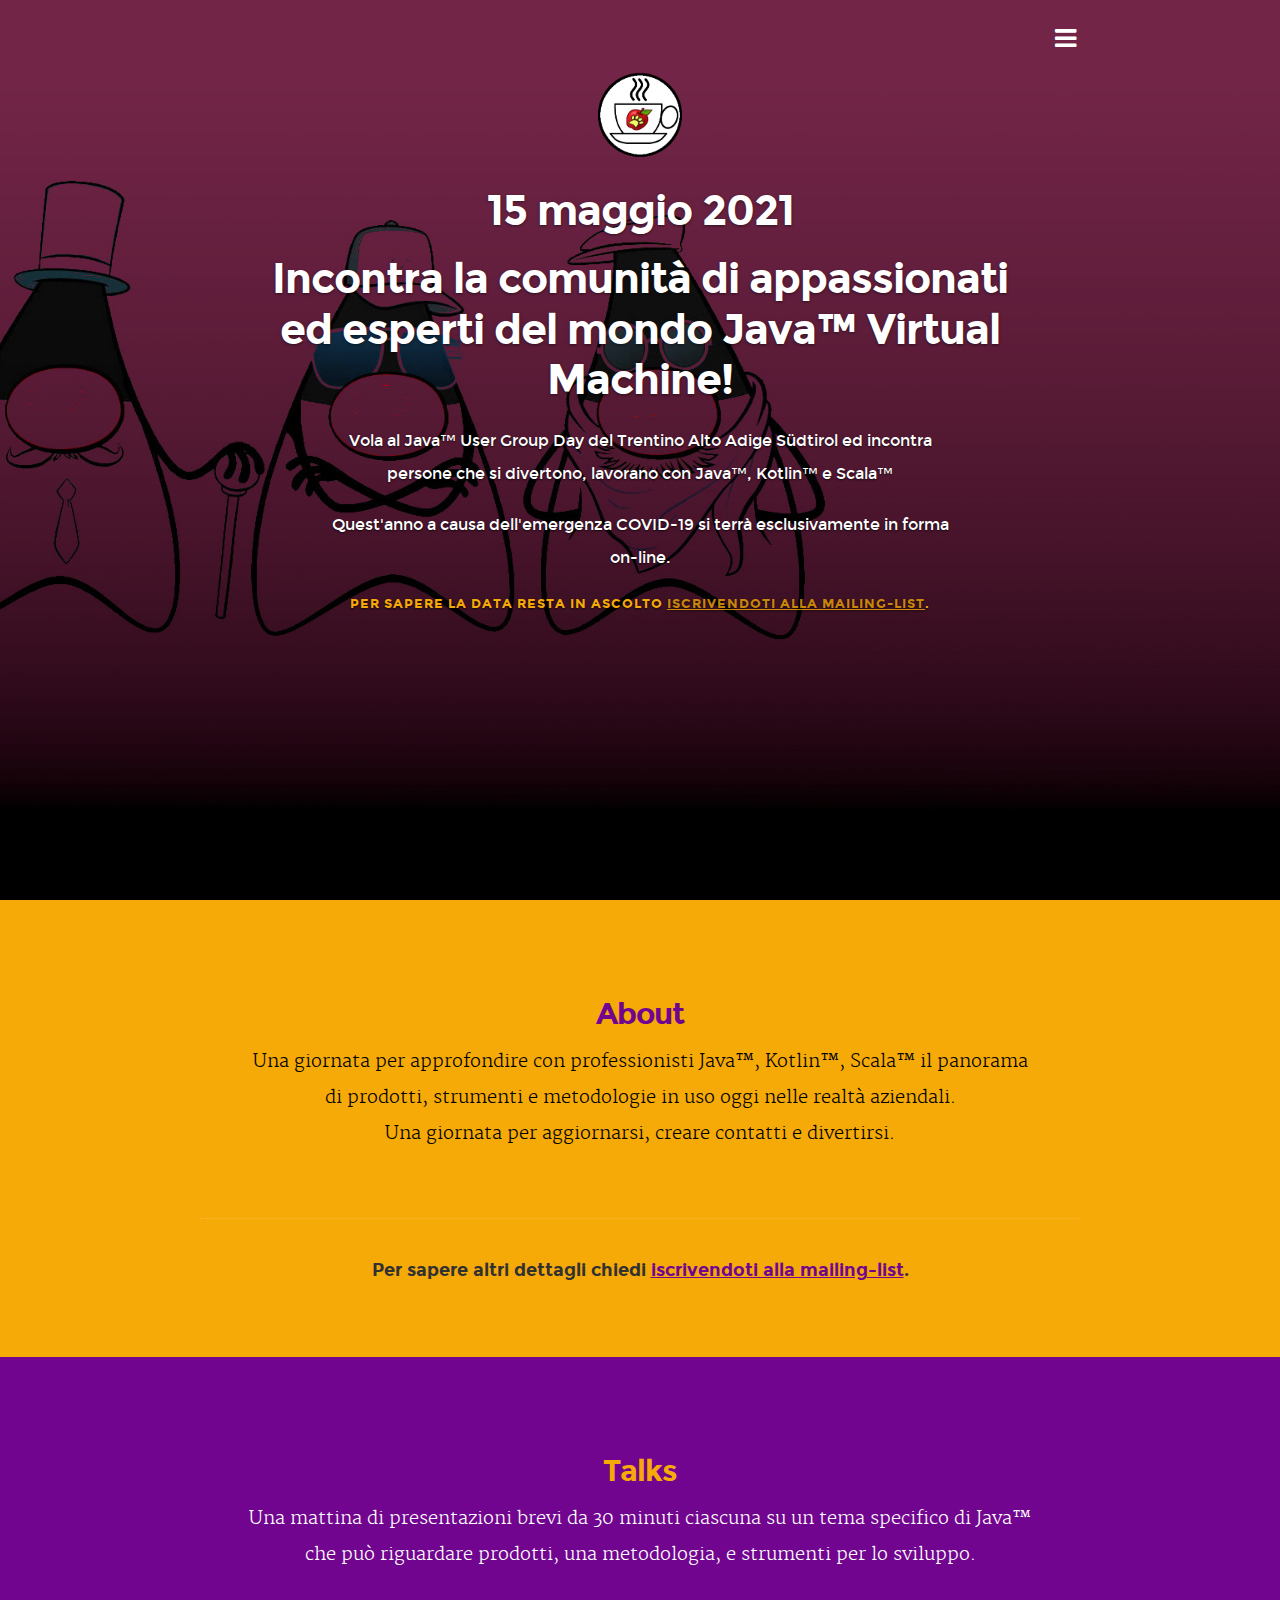
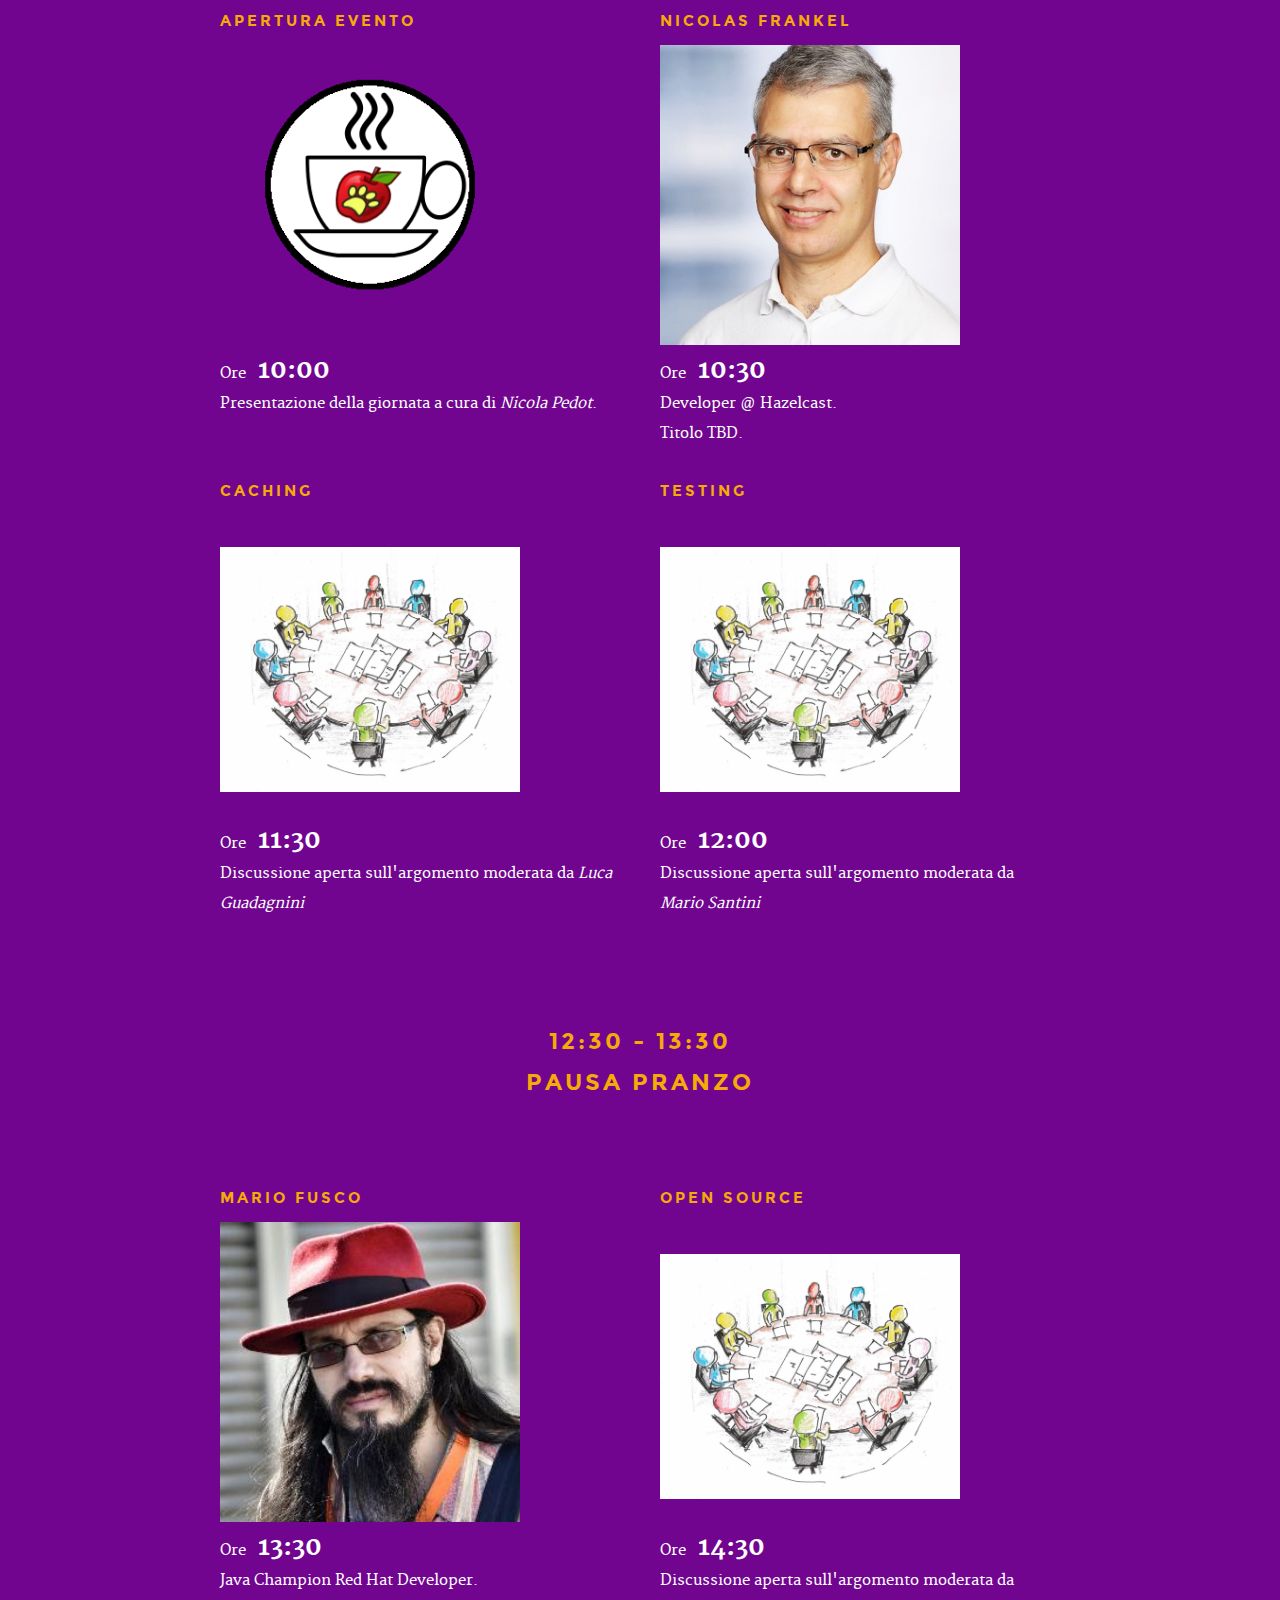
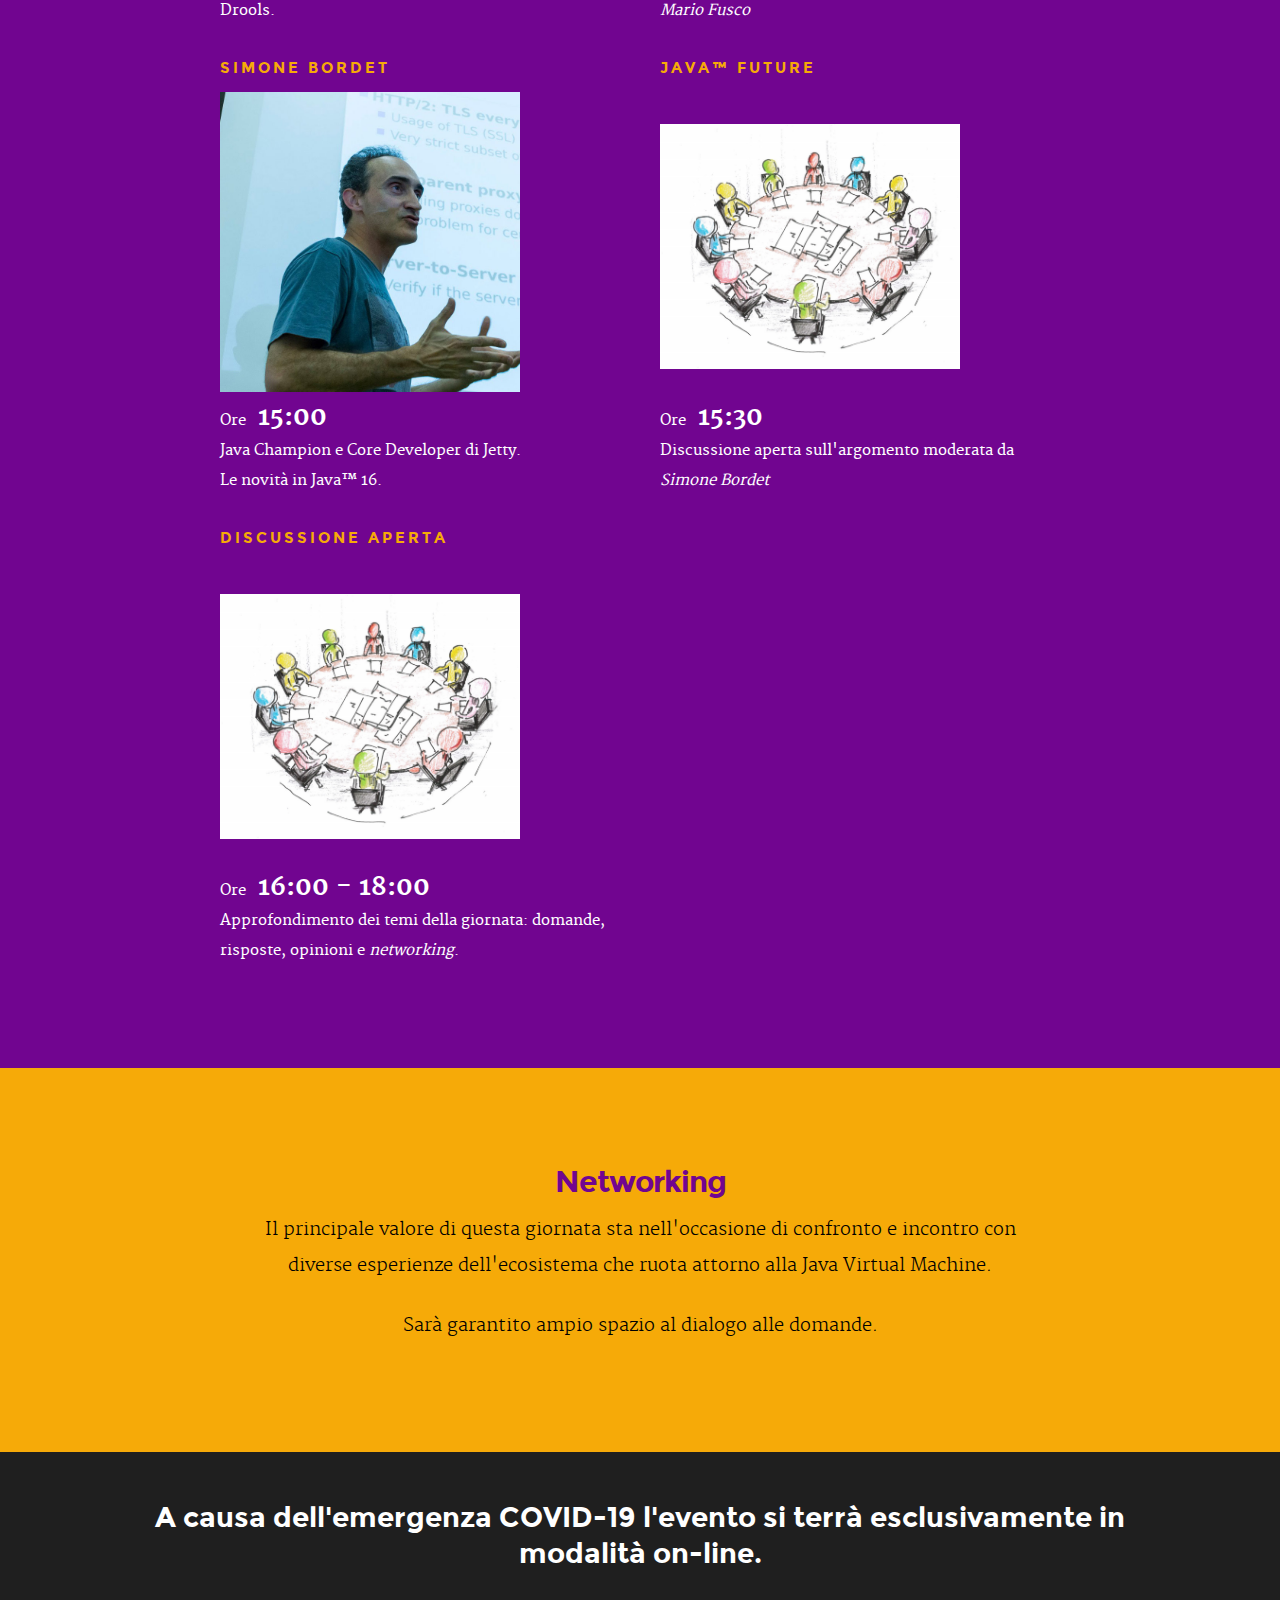
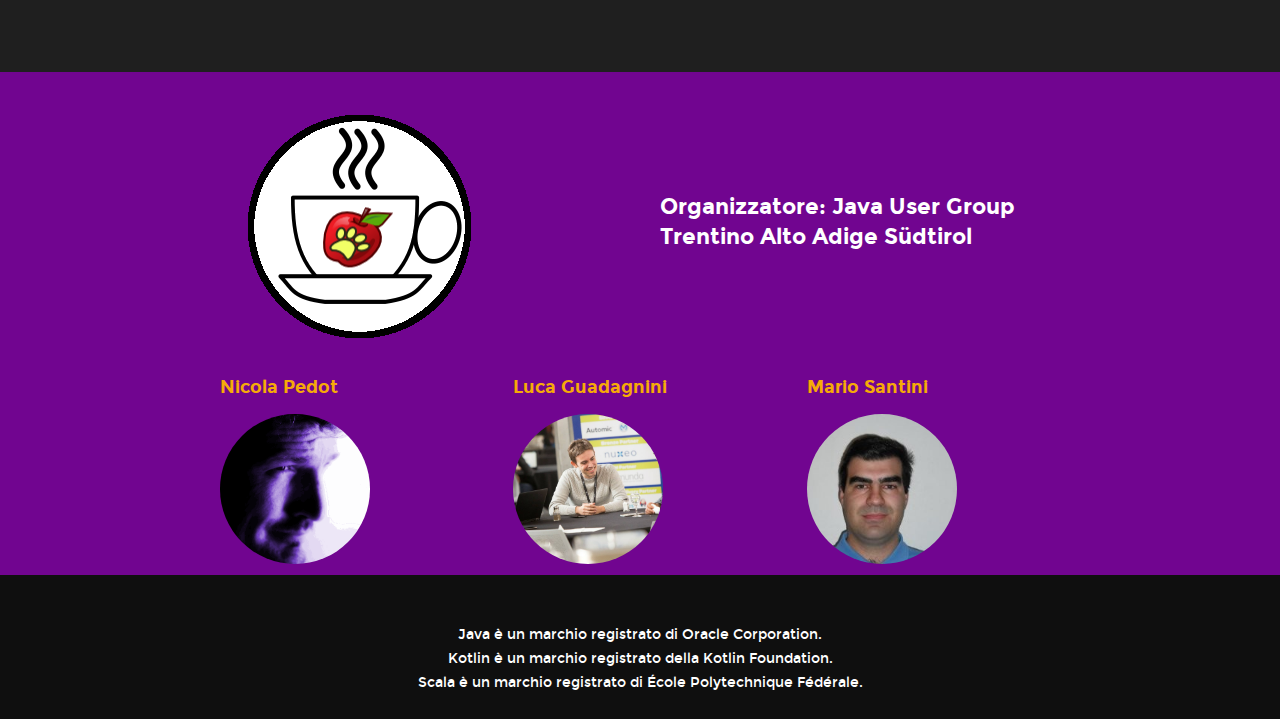
==== jugday21/index.html @ 6925122f "update organizer section + links + some style fixes" ====
<!DOCTYPE html>
<!--[if lt IE 8 ]><html class="no-js ie ie7" lang="en"> <![endif]-->
<!--[if IE 8 ]><html class="no-js ie ie8" lang="en"> <![endif]-->
<!--[if (gte IE 8)|!(IE)]><!-->
<html class="no-js" lang="en">
<!--<![endif]-->

<head>

    <!--- Basic Page Needs
   ================================================== -->
    <meta charset="utf-8">
    <title>JUG Day TAAS 2021- A Day On Java&#8482; Virtual Machine</title>
    <meta name="description" content="">
    <meta name="author" content="">

    <!-- Mobile Specific Metas
   ================================================== -->
    <meta name="viewport" content="width=device-width, initial-scale=1, maximum-scale=1">

    <!-- CSS
    ================================================== -->
    <link rel="stylesheet" href="https://use.fontawesome.com/releases/v5.8.1/css/all.css" integrity="sha384-50oBUHEmvpQ+1lW4y57PTFmhCaXp0ML5d60M1M7uH2+nqUivzIebhndOJK28anvf" crossorigin="anonymous">
    <link rel="stylesheet" href="css/default.css">
    <link rel="stylesheet" href="css/layout.css">
    <link rel="stylesheet" href="css/media-queries.css">
    <link rel="stylesheet" href="css/style.css">

    <!-- Script
   ================================================== -->
    <script src="js/modernizr.js"></script>

    <!-- Favicons
	================================================== -->
    <link rel="shortcut icon" href="favicon.png">

</head>

<body>

    <div id="preloader">
        <div id="status">
            <img src="images/preloader.gif" height="64" width="64" alt="">
        </div>
    </div>

    <!-- Intro Section
   ================================================== -->
    <section id="intro">

        <header class="row">

            <div id="logo">
                <a href="/index.html">
                    <img src="images/logo.png" alt="JUG Day TAAS">
                </a>
            </div>

            <nav id="nav-wrap">

                <a class="menu-btn" href="#nav-wrap" title="Show navigation">Show navigation</a>
                <a class="menu-btn" href="#" title="Hide navigation">Hide navigation</a>

                <ul id="nav" class="nav">
                    <li class="current"><a class="smoothscroll" href="#home">Home</a></li>
                    <li><a class="smoothscroll" href="#about">About</a></li>
                    <li><a class="smoothscroll" href="#quicks">Talks</a></li>
                    <li><a class="smoothscroll" href="#network">Networking</a></li>
                    <li><a class="smoothscroll" href="#location">Location</a></li>
                </ul>
                <!-- end #nav -->

            </nav>
            <!-- end #nav-wrap -->

        </header>
        <!-- Header End -->

        <div id="main" class="row">

            <div class="twelve columns">
                <h1>15 maggio 2021</h1>

                <h1>Incontra la comunità di appassionati ed esperti del mondo Java&#8482; Virtual Machine!</h1>

                <p>Vola al Java&#8482; User Group Day del Trentino Alto Adige S&#xFC;dtirol ed incontra persone che si divertono, lavorano con Java&#8482;, Kotlin&#8482; e Scala&#8482;</p>

                <p>Quest'anno a causa dell'emergenza COVID-19 si terr&agrave; esclusivamente in forma on-line.</p>

                <h5>Per sapere la data resta in ascolto <a href="/index.html#iscrizione">iscrivendoti alla mailing-list</a>.</h5>
                <!--
        <h5>Tempo alla scadenza</h5>

        <div id="counter" class="cf">
          <span>134 <em>giorni</em></span>
          <span>12 <em>ore</em></span>
          <span>50 <em>minuti</em></span>
          <span>33 <em>secondi</em></span>
        </div>

        <div class="action">
          <a href="https://www.eventbrite.com/e/jug-taas-day-19-tickets-60542667749" class="button">Registrazione alla giornata</a>
        </div>
      -->

            </div>
            <!-- main end -->

    </section>
    <!-- end intro section -->


    <!-- About Section
   ================================================== -->
    <section id="about">

        <div class="row section-header">

            <div class="twelve columns">

                <h1>About</h1>

                <p class="lead">Una giornata per approfondire con professionisti Java&#8482;, Kotlin&#8482;, Scala&#8482; il panorama di prodotti, strumenti e metodologie in uso oggi nelle realtà aziendali.<br> Una giornata per aggiornarsi, creare contatti e divertirsi.
                </p>

            </div>

        </div>
        <!-- end section-content -->


        <div id="call-to-action">

            <div class="row section-ads">

                <h5>Per sapere altri dettagli chiedi <a href="/index.html#iscrizione">iscrivendoti alla mailing-list</a>.</h5>
                <!--

        <div class="twelve columns">
          <h2>Vieni ad incontrarci</h2>

          <div class="action">
            <a href="https://www.eventbrite.com/e/jug-taas-day-19-tickets-60542667749" class="button">Registrazione alla giornata</a>
          </div>

        </div>
        -->

            </div>
            <!-- end section-ads -->

        </div>
        <!-- end call-to-action -->

    </section>
    <!-- About Section End-->

    <!-- talks Section
   ================================================== -->
    <section id="quicks">

        <div class="row section-header">

            <div class="twelve columns">

                <h1>Talks</h1>

                <p class="lead">Una mattina di presentazioni brevi da 30 minuti ciascuna su un tema specifico di Java&#8482; che può riguardare prodotti, una metodologia, e strumenti per lo sviluppo.
                </p>

            </div>

        </div>
        <!-- end section-header -->

        <div class="row section-content">

            <div class="six columns">
                <h3>Apertura evento</h3>
                <div class="sheet">
                    <img class="speaker" src="images/logo.png">
                </div>
                <p>Ore <strong class="text-big">10:00</strong>
                    <br>Presentazione della giornata a cura di <i>Nicola Pedot</i>.</p>
            </div>

            <div class="six columns">
                <h3>
                    <a target="_blank" href="https://twitter.com/nicolas_frankel">
                        Nicolas Frankel
                    </a>
                </h3>
                <a target="_blank" href="https://twitter.com/nicolas_frankel">
                    <img class="speaker" src="images/speaker/nicolas_frenkel.jpg">
                </a>
                <p>Ore <strong class="text-big">10:30</strong>
                    <br>Developer @ Hazelcast.
                    <br>Titolo TBD.
                </p>
            </div>

        </div>
        <div class="row section-content">

            <div class="six columns">
                <h3>Caching</h3>
                <div class="sheet">
                    <a href="#">
                        <img class="speaker" src="images/tavola_rotonda.jpeg">
                    </a>
                </div>
                <p>Ore <strong class="text-big">11:30</strong>
                    <br>Discussione aperta sull'argomento moderata da <i>Luca Guadagnini</i></p>
            </div>

            <div class="six columns">
                <h3>Testing</h3>
                <div class="sheet">
                    <a href="#">
                        <img class="speaker" src="images/tavola_rotonda.jpeg">
                    </a>
                </div>
                <p>Ore <strong class="text-big">12:00</strong>
                    <br>Discussione aperta sull'argomento moderata da <i>Mario Santini</i></p>
            </div>

        </div>
        <div class="row section-content">

            <div class="twelve columns" style="text-align: center; margin-bottom: 8rem; margin-top: 8rem;">
                <h3 style="font-size: 2.3rem;">12:30 - 13:30</h3>
                <h3 style="margin-top: 1.7rem; font-size: 2.3rem;">pausa pranzo</h3>
            </div>

        </div>
        <div class="row section-content">

            <div class="six columns">
                <h3>
                    <a target="_blank" href="https://www.linkedin.com/in/mario-fusco-3467213/">
                        Mario Fusco
                    </a>
                </h3>
                <a target="_blank" href="https://www.linkedin.com/in/mario-fusco-3467213/">
                    <img class="speaker" src="images/speaker/mario_fusco.jpg">
                </a>
                <p>Ore <strong class="text-big">13:30</strong>
                    <br>Java Champion Red Hat Developer.
                    <br>Drools.</p>
            </div>

            <div class="six columns">
                <h3>Open Source</h3>
                <div class="sheet">
                    <a href="#">
                        <img class="speaker" src="images/tavola_rotonda.jpeg">
                    </a>
                </div>
                <p>Ore <strong class="text-big">14:30</strong>
                    <br>Discussione aperta sull'argomento moderata da <i>Mario Fusco</i></p>
            </div>

        </div>

        <div class="row section-content">

            <div class="six columns">
                <h3>
                    <a target="_blank" href="https://www.linkedin.com/in/simonebordet/">
                        Simone Bordet
                    </a>
                </h3>
                <a target="_blank" href="https://www.linkedin.com/in/simonebordet/">
                    <img class="speaker" src="images/speaker/simone_bordet.jpg">
                </a>
                <p>Ore <strong class="text-big">15:00</strong>
                    <br>Java Champion e Core Developer di Jetty.<br> Le novità in Java&#8482; 16.
                </p>
            </div>

            <div class="six columns">
                <h3>Java&#8482; Future</h3>
                <div class="sheet">
                    <a href="#">
                        <img class="speaker" src="images/tavola_rotonda.jpeg">
                    </a>
                </div>
                <p>Ore <strong class="text-big">15:30</strong>
                    <br>Discussione aperta sull'argomento moderata da <i>Simone Bordet</i></p>
            </div>

        </div>

        <div class="row section-content">

            <div class="six columns">
                <h3>Discussione aperta</h3>
                <div class="sheet">
                    <a href="#">
                        <img class="speaker" src="images/tavola_rotonda.jpeg">
                    </a>
                </div>
                <p>Ore <strong class="text-big">16:00 - 18:00</strong>
                    <br>Approfondimento dei temi della giornata: domande, risposte, opinioni e <i>networking</i>.</p>
            </div>

        </div>

        <!--
    <div id="call-to-action">

      <div class="row section-ads">

        <h2 style="color:#ffffff">Vieni ad ascoltare le novità</h2>
        <div class="twelve columns">
          <div class="action">
            <a href="https://www.eventbrite.com/e/jug-taas-day-19-tickets-60542667749" class="button">Registrazione alla giornata</a>
          </div>

        </div>

      </div>

    </div> 
    -->

    </section>
    <!-- About Section End-->

    <!-- Networking Section
   ================================================== -->
    <section id="network">

        <div class="row section-header">

            <div class="twelve columns">

                <h1>Networking</h1>

                <p class="lead">Il principale valore di questa giornata sta nell'occasione di confronto e incontro con diverse esperienze dell'ecosistema che ruota attorno alla Java Virtual Machine.
                </p>
                <p class="lead">Sarà garantito ampio spazio al dialogo alle domande.
                </p>

            </div>


            <!--
      <hr>
        <div class="call-to-action">

          <div class="row section-ads">

            <div class="twelve columns">
              <h2 style="color:#710590">Vieni a collegarti</h2>

              <div class="action">
                <a href="https://www.eventbrite.com/e/jug-taas-day-19-tickets-60542667749" class="button">Registrazione alla giornata</a>
              </div>

            </div>

          </div> 
        </div> -->
            <!-- end call-to-action -->
        </div>
        <!-- end section -->
    </section>
    <!-- About Section End-->

    <!-- Location Section
   ================================================== -->
    <section id="location">

        <div class="contacts">

            <div class="row">

                <h2 style="color: #fff; text-align: center;">A causa dell'emergenza COVID-19 l'evento si terrà esclusivamente in modalità on-line.</h2>

            </div>
            <!-- end contact-details -->

        </div>
        <!-- end contacts -->

    </section>
    <!-- end location section -->

    <!-- ================================================== -->

    <div class="row section-content" style="padding-top: 4rem;  ">

        <div class="row">
            <div class="six columns">
                <a href="/index.html">
                    <img src="images/logo.png">
                </a>
            </div>
            <div class="six columns" style="padding-top: 8rem;">
                <h3 style="color:#fff;">Organizzatore: Java User Group Trentino Alto Adige S&#xFC;dtirol</h3>
            </div>
        </div>

        <div class="four columns">
            <h3 class="organizer">
                <a target="_blank" href="https://it.linkedin.com/in/nicolapedot">
                    Nicola Pedot
                </a>
            </h3>
            <a target="_blank" href="https://it.linkedin.com/in/nicolapedot">
                <img class="organizer" src="images/organizers/nicola_pedot.png">
            </a>
        </div>
        <div class="four columns">
            <h3 class="organizer">
                <a target="_blank" href="https://www.linkedin.com/in/luca-guadagnini-22ba395/">
                    Luca Guadagnini
                </a>
            </h3>
            <a target="_blank" href="https://www.linkedin.com/in/luca-guadagnini-22ba395/">
                <img class="organizer" src="images/organizers/luca_guadagnini.jpg">
            </a>
        </div>
        <div class="four columns">
            <h3 class="organizer">
                <a target="_blank" href="https://www.linkedin.com/in/mario-alexandro-santini-88891518/">
                    Mario Santini
                </a>
            </h3>
            <a target="_blank" href="https://www.linkedin.com/in/mario-alexandro-santini-88891518/">
                <img class="organizer" src="images/organizers/mario_santini.jpeg">
            </a>
        </div>
        <!-- end section-content -->

    </div>
    <!-- About Section End-->

    <!-- footer   ================================================== -->
    <footer>

        <div class="row">

            <div class="twelve columns" style="color:#fff;">

                <ul class="copyright">
                    <br>Java è un marchio registrato di Oracle Corporation.
                    <br>Kotlin è un marchio registrato della Kotlin Foundation.
                    <br>Scala è un marchio registrato di École Polytechnique Fédérale.
                </ul>

            </div>

        </div>

        <div id="go-top"><a class="smoothscroll" title="Back to Top" href="#intro"><i class="icon-up-open"></i></a></div>

    </footer>
    <!-- Footer End-->

    <!-- Java Script
   ================================================== -->
    <script src="http://ajax.googleapis.com/ajax/libs/jquery/1.10.2/jquery.min.js"></script>
    <script>
        window.jQuery || document.write('<script src="js/jquery-1.10.2.min.js"><\/script>')
    </script>
    <script type="text/javascript" src="js/jquery-migrate-1.2.1.min.js"></script>

    <script src="http://maps.google.com/maps/api/js?sensor=true" type="text/javascript"></script>
    <script src="js/gmaps.js"></script>
    <script src="js/waypoints.js"></script>
    <script src="js/jquery.countdown.js"></script>
    <script src="js/jquery.placeholder.js"></script>
    <script src="js/backstretch.js"></script>
    <script src="js/init.js"></script>

</body>

</html>
---- jugday21/css/default.css ----
/*
=====================================================================
*   Zoon v1.0 Default Stylesheet
*   url: styleshout.com
*   06-07-2014
=====================================================================

TOC:
a. Webfonts and Icon fonts
b. Preloader
c. Reset
d. Default Styles
   1. Basic
   2. Typography
   3. Links
   4. Media
   5. Buttons
   6. Forms
d. Grid
e. Others
   1. Clearing
   2. Misc

=====================================================================  */


/* ------------------------------------------------------------------ */
/* a. Webfonts and Icon fonts
<link rel="stylesheet" href="https://use.fontawesome.com/releases/v5.8.1/css/all.css" integrity="sha384-50oBUHEmvpQ+1lW4y57PTFmhCaXp0ML5d60M1M7uH2+nqUivzIebhndOJK28anvf" crossorigin="anonymous">
@import url("use.fontawesome.com/releases/v5.8.1/css/all.css");
 ------------------------------------------------------------------ */

@import url("fonts.css");
@import url("fontello/css/fontello.css");
@import url("font-awesome/css/font-awesome.min.css");

/* ------------------------------------------------------------------ */
/* b. Preloader
 ------------------------------------------------------------------ */

#preloader  {
   position: fixed;
   top: 0;
   left: 0;
   right: 0;
   bottom: 0;
   background: #fff;
   z-index: 99999;
   height: 100%;
}
#status  {
   position: absolute;
   left: 50%;
   top: 50%;
   width: 64px;
   height: 64px;
   margin: -32px 0 0 -32px;
   padding: 0;
}

/* ------------------------------------------------------------------
/* c. Reset
      Adapted from:
      Normalize.css - https://github.com/necolas/normalize.css/
      HTML5 Doctor Reset - html5doctor.com/html-5-reset-stylesheet/
/* ------------------------------------------------------------------ */

html, body, div, span, object, iframe,
h1, h2, h3, h4, h5, h6, p, blockquote, pre,
abbr, address, cite, code,
del, dfn, em, img, ins, kbd, q, samp,
small, strong, sub, sup, var,
b, i,
dl, dt, dd, ol, ul, li,
fieldset, form, label, legend,
table, caption, tbody, tfoot, thead, tr, th, td,
article, aside, canvas, details, figcaption, figure,
footer, header, hgroup, menu, nav, section, summary,
time, mark, audio, video {
   margin: 0;
   padding: 0;
   border: 0;
   outline: 0;
   font-size: 100%;
   vertical-align: baseline;
   background: transparent;
}

article,aside,details,figcaption,figure,
footer,header,hgroup,menu,nav,section {
   display: block;
}

audio,
canvas,
video {
   display: inline-block;
}

audio:not([controls]) {
   display: none;
   height: 0;
}

[hidden] { display: none; }

code, kbd, pre, samp {
   font-family: monospace, serif;
   font-size: 1em;
}

pre {
   white-space: pre;
   white-space: pre-wrap;
   word-wrap: break-word;
}

blockquote, q { quotes: &#8220 &#8220; }

blockquote:before, blockquote:after,
q:before, q:after {
   content: '';
   content: none;
}

ins {
   background-color: #ff9;
   color: #000;
   text-decoration: none;
}

mark {
   background-color: #B5F9D0;
   color: #555;
}

del { text-decoration: line-through; }

abbr[title], dfn[title] {
   border-bottom: 1px dotted;
   cursor: help;
}

table {
   border-collapse: collapse;
   border-spacing: 0;
}


/* ------------------------------------------------------------------ */
/* d. Default and Basic Styles
      Adapted from:
      Skeleton CSS Framework - http://www.getskeleton.com/
      Typeplate Typographic Starter Kit - http://typeplate.com/
/* ------------------------------------------------------------------ */

/* 1. Basic  ------------------------------------------------------- */

*,
*:before,
*:after {
   -moz-box-sizing: border-box;
   -webkit-box-sizing: border-box;
   box-sizing: border-box;
}

html { font-size: 62.5%; }

body {
   background: #fff;
   font-family: 'merriweather-regular', sans-serif;
   font-weight: normal;
   font-size: 15px;
   line-height: 30px;
	color: #838C95;

   -webkit-font-smoothing: antialiased; /* Fix for webkit rendering */
	-webkit-text-size-adjust: 100%;
}

/* 2. Typography
      Vertical rhythm with leading derived from 6
--------------------------------------------------------------------- */

h1, h2, h3, h4, h5, h6 {
   color: #313131;
	font-family: 'montserrat-bold', sans-serif;
   font-weight: normal;
}
h1 a, h2 a, h3 a, h4 a, h5 a, h6 a { font-weight: inherit; }
h1 { font-size: 38px; line-height: 42px; margin-bottom: 12px; letter-spacing: -1px; }
h2 { font-size: 28px; line-height: 36px; margin-bottom: 6px; }
h3 { font-size: 22px; line-height: 30px; margin-bottom: 12px; }
h4 { font-size: 20px; line-height: 30px; margin-bottom: 6px; }
h5 { font-size: 18px; line-height: 30px; }
h6 { font-size: 14px; line-height: 30px; }
.subheader { }

p { margin: 0 0 30px 0; }
p img { margin: 0; }
p.lead {
   font: 18px/36px 'merriweather-light', sans-serif;
   margin-bottom: 24px;
}

/* for 'em' and 'strong' tags, font-size and line-height should be same with
the body tag due to rendering problems in some browsers */
em { font: 15px/30px 'merriweather-italic', sans-serif; }
strong, b { font: 15px/30px 'merriweather-bold', sans-serif; }
small { font-size: 11px; line-height: inherit; }

/*	Blockquotes */
blockquote {
   margin: 30px 0px;
   padding-left: 40px;
   position: relative;
}
blockquote:before {
   content: "\201C";
   opacity: 0.45;
   font-size: 80px;
   line-height: 0px;
   margin: 0;
   font-family: arial, sans-serif;

   position: absolute;
   top:  30px;
	left: 0;
}
blockquote p {
   font-family: georgia, serif;
   font-style: italic;
   padding: 0;
   font-size: 18px;
   line-height: 30px;
}
blockquote cite {
   display: block;
   font-size: 12px;
   font-style: normal;
   line-height: 18px;
}
blockquote cite:before { content: "\2014 \0020"; }
blockquote cite a,
blockquote cite a:visited { color: #8B9798; border: none }

/* ---------------------------------------------------------------------
/*  Pull Quotes Markup
/*
    <aside class="pull-quote">
		<blockquote>
			<p></p>
		</blockquote>
	 </aside>
/*
/* --------------------------------------------------------------------- */
.pull-quote {
   position: relative;
	padding: 18px 30px 18px 0px;
}
.pull-quote:before,
.pull-quote:after {
	height: 1em;
	opacity: 0.45;
	position: absolute;
	font-size: 80px;
   font-family: Arial, Sans-Serif;
}
.pull-quote:before {
	content: "\201C";
	top:  33px;
	left: 0;
}
.pull-quote:after {
	content: '\201D';
	bottom: -33px;
	right: 0;
}
.pull-quote blockquote {
   margin: 0;
}
.pull-quote blockquote:before {
   content: none;
}

/* Abbreviations */
abbr {
   font-family: 'merriweather-bold', sans-serif;
	font-variant: small-caps;
	text-transform: lowercase;
   letter-spacing: .5px;
	color: gray;
}
abbr:hover { cursor: help; }

/* drop cap */
.drop-cap:first-letter {
	float: left;
	margin: 0;
	padding: 14px 6px 0 0;
	font-size: 84px;
	font-family: /* Copperplate */ 'montserrat-bold', sans-serif;
   line-height: 60px;
	text-indent: 0;
	background: transparent;
	color: inherit;
}

hr { border: solid #E8E8E8; border-width: 1px 0 0; clear: both; margin: 11px 0 30px; height: 0; }


/*  3. Links  ------------------------------------------------------- */

a, a:visited {
   /*text-decoration: none;*/

   outline: 0;
   color: #710590;

   -webkit-transition: color .3s ease-in-out;
   -moz-transition: color .3s ease-in-out;
   -o-transition: color .3s ease-in-out;
   transition: color .3s ease-in-out;
}
a:hover, a:focus { color: #333; }
p a, p a:visited { line-height: inherit; }


/*  4. List  --------------------------------------------------------- */

ul, ol { margin-bottom: 24px; margin-top: 12px; }
/*ul { list-style: none outside; }*/
ol { list-style: decimal; }
ol, ul.square, ul.circle, ul.disc { margin-left: 30px; }
ul.square { list-style: square outside; }
ul.circle { list-style: circle outside; }
ul.disc { list-style: disc outside; }
ul ul, ul ol,
ol ol, ol ul { margin: 6px 0 6px 30px; }
ul ul li, ul ol li,
ol ol li, ol ul li { margin-bottom: 6px; }
li { line-height: 18px; margin-bottom: 12px; }
ul.large li { }
li p { }

/* ---------------------------------------------------------------------
/*  Stats Tab Markup

    <ul class="stats-tabs">
		<li><a href="#">[value]<b>[name]</b></a></li>
	 </ul>

    Extend this object into your markup.
/*
/* --------------------------------------------------------------------- */
.stats-tabs {
   padding: 0;
   margin: 24px 0;
}
.stats-tabs li {
	display: inline-block;
	margin: 0 10px 18px 0;
	padding: 0 10px 0 0;
	border-right: 1px solid #ccc;
}
.stats-tabs li:last-child {
	margin: 0;
	padding: 0;
	border: none;
}
.stats-tabs li a {
	display: inline-block;
	font-size: 22px;
	font-family: 'montserrat-bold', sans-serif;
   border: none;
   color: #313131;
}
.stats-tabs li a:hover {
   color: #710590;
}
.stats-tabs li a b {
	display: block;
	margin: 6px 0 0 0;
	font-size: 13px;
	font-family: 'montserrat-regular', sans-serif;
   color: #8B9798;
}

/* definition list */
dl { margin: 12px 0; }
dt { margin: 0; color: #710590; }
dd { margin: 0 0 0 20px; }

/* Lining Definition Style Markup */
.lining dt,
.lining dd {
	display: inline;
	margin: 0;
}
.lining dt + dt:before,
.lining dd + dt:before {
	content: "\A";
	white-space: pre;
}
.lining dd + dd:before {
	content: ", ";
}
.lining dd:before {
	content: ": ";
	margin-left: -0.2em;
}

/* Dictionary Definition Style Markup */
.dictionary-style dt {
	display: inline;
	counter-reset: definitions;
}
.dictionary-style dt + dt:before {
	content: ", ";
	margin-left: -0.2em;
}
.dictionary-style dd {
	display: block;
	counter-increment: definitions;
}
.dictionary-style dd:before {
	content: counter(definitions, decimal) ". ";
}

/* Pagination */
.pagination {
   margin: 36px auto;
   text-align: center;
}
.pagination ul li {
   display: inline-block;
   margin: 0;
   padding: 0;
}
.pagination .page-numbers {
   font: 15px/18px 'montserrat-regular', sans-serif;
   display: inline-block;
   padding: 6px 10px;
   margin-right: 3px;
   margin-bottom: 6px;
	color: #6E757C;
	background-color: #E6E8EB;

	-webkit-transition: all 200ms ease-in-out;
	-moz-transition: all 200ms ease-in-out;
	-o-transition: all 200ms ease-in-out;
	-ms-transition: all 200ms ease-in-out;
	transition: all 200ms ease-in-out;

   border-radius: 3px;
}
.pagination .page-numbers:hover {
   background: #838A91;
   color: #fff;
}
.pagination .current,
.pagination .current:hover {
   background-color: #710590;
   color: #fff;
}
.pagination .inactive,
.pagination .inactive:hover {
   background-color: #E6E8EB;
	color: #A9ADB2;
}
.pagination .prev, .pagination .next {}

/* 5. Media   --------------------------------------------------------- */

img,
video,
iframe,
embed,
object {
   max-width: 100%;
   height: auto;
}
img.pull-right { margin: 12px 0px 0px 18px; }
img.pull-left { margin: 12px 18px 0px 0px; }

/* 6. Buttons  --------------------------------------------------------- */

.button,
.button:visited,
button,
input[type="submit"],
input[type="reset"],
input[type="button"] {
  width: 300px;
   font: 14px/24px 'montserrat-bold', sans-serif;
   background: #f6aa08;
   color: #710590;
   display: inline-block;
	text-decoration: none;
   letter-spacing: 0;
	padding: 12px 20px;
	margin-bottom: 18px;
   border: none;
   cursor: pointer;
   height: auto;

   -webkit-transition: all .2s ease-in-out;
	-moz-transition: all .2s ease-in-out;
	-o-transition: all .2s ease-in-out;
	-ms-transition: all .2s ease-in-out;
	transition: all .2s ease-in-out;

   border-radius: 3px;
}

.button:hover,
button:hover,
input[type="submit"]:hover,
input[type="reset"]:hover,
input[type="button"]:hover {
   width: 350px;
   background: #f6aa08;
   color: #fff;
}

.button:active,
button:active,
input[type="submit"]:active,
input[type="reset"]:active,
input[type="button"]:active {
   background: #710590;
   color: #fff;
}

.button.full-width,
button.full-width,
input[type="submit"].full-width,
input[type="reset"].full-width,
input[type="button"].full-width {
	width: 100%;
	padding-left: 0 !important;
	padding-right: 0 !important;
	text-align: center;
}

/* Fix for odd Mozilla border & padding issues */
button::-moz-focus-inner,
input::-moz-focus-inner {
    border: 0;
    padding: 0;
}


/* 7. Forms  --------------------------------------------------------- */

form { margin-bottom: 24px; }
fieldset { margin-bottom: 24px; }

input[type="text"],
input[type="password"],
input[type="email"],
textarea,
select {
   display: block;
   padding: 18px 15px;
   margin: 0 0 24px 0;
   border: 0;
   outline: none;
   vertical-align: middle;
   min-width: 225px;
	max-width: 100%;
   font-size: 15px;
   line-height: 24px;
	color: #647373;
	background: #D3D9D9;
   border-radius: 3px;

}

/* select { padding: 0;
   width: 220px;
   } */

input[type="text"]:focus,
input[type="password"]:focus,
input[type="email"]:focus,
textarea:focus {
   color: #B3B7BC;
	background-color: #383D41;
}

textarea { min-height: 220px; }

label,
legend {
   font: 16px/24px 'montserrat-bold', sans-serif;
	margin: 12px 0;
   color: #3d4145;
   display: block;
}
label span,
legend span {
	color: #8B9798;
   font: 14px/24px 'merriweather-regular', sans-serif;
}

input[type="checkbox"],
input[type="radio"] {
   font-size: 15px;
   color: #3d4145;
}

input[type="checkbox"] { display: inline; }

/* Style Placeholder Text */

::-webkit-input-placeholder {
   color: #B3B7BC;
}
:-moz-placeholder { /* Firefox 18- */
   color: #B3B7BC;
}
::-moz-placeholder {  /* Firefox 19+ */
   color: #B3B7BC;
}
:-ms-input-placeholder {
   color: #B3B7BC;
}
.placeholder {
	color: #B3B7BC !important;
}

/* ------------------------------------------------------------------ */
/* e. Grid
--------------------------------------------------------------------- */

/* default
--------------------------------------------------------------- */
.row {
   width: 96%;
   max-width: 1008px;
   margin: 0 auto;
}
/* fixed width for IE8 */
.ie .row { width: 1000px ; }

.narrow .row { max-width: 980px; }

.row .row { width: auto; max-width: none; margin: 0 -20px; }

/* row clearing */
.row:before,
.row:after {
    content: " ";
    display: table;
}
.row:after {
    clear: both;
}

.column, .columns {
   position: relative;
   padding: 0 20px;
   min-height: 1px;
   float: left;
}
.column.centered, .columns.centered  {
    float: none;
    margin: 0 auto;
}

/* removed gutters */
.row.collapsed > .column,
.row.collapsed > .columns,
.column.collapsed, .columns.collapsed  { padding: 0; }

[class*="column"] + [class*="column"]:last-child { float: right; }
[class*="column"] + [class*="column"].end { float: right; }

/* column widths */
.row .one         { width: 8.33333%; }
.row .two         { width: 16.66667%; }
.row .three       { width: 25%; }
.row .four        { width: 33.33333%; }
.row .five        { width: 41.66667%; }
.row .six         { width: 50%; }
.row .seven       { width: 58.33333%; }
.row .eight       { width: 66.66667%; }
.row .nine        { width: 75%; }
.row .ten         { width: 83.33333%; }
.row .eleven      { width: 91.66667%; }
.row .twelve      { width: 100%; }

/* Offsets */
.row .offset-1    { margin-left: 8.33333%; }
.row .offset-2    { margin-left: 16.66667%; }
.row .offset-3    { margin-left: 25%; }
.row .offset-4    { margin-left: 33.33333%; }
.row .offset-5    { margin-left: 41.66667%; }
.row .offset-6    { margin-left: 50%; }
.row .offset-7    { margin-left: 58.33333%; }
.row .offset-8    { margin-left: 66.66667%; }
.row .offset-9    { margin-left: 75%; }
.row .offset-10   { margin-left: 83.33333%; }
.row .offset-11   { margin-left: 91.66667%; }

/* Push/Pull */
.row .push-1      { left: 8.33333%; }
.row .pull-1      { right: 8.33333%; }
.row .push-2      { left: 16.66667%; 	}
.row .pull-2      { right: 16.66667%; }
.row .push-3      { left: 25%; }
.row .pull-3      { right: 25%;	}
.row .push-4      { left: 33.33333%; }
.row .pull-4      { right: 33.33333%; }
.row .push-5      { left: 41.66667%; }
.row .pull-5      { right: 41.66667%; }
.row .push-6      { left: 50%; }
.row .pull-6      { right: 50%; }
.row .push-7      { left: 58.33333%; }
.row .pull-7      { right: 58.33333%; }
.row .push-8      { left: 66.66667%; 	}
.row .pull-8      { right: 66.66667%; }
.row .push-9      { left: 75%; }
.row .pull-9      { right: 75%; }
.row .push-10     { left: 83.33333%; }
.row .pull-10     { right: 83.33333%; }
.row .push-11     { left: 91.66667%; }
.row .pull-11     { right: 91.66667%; }

/* block grids
--------------------------------------------------------------------- */
.bgrid-sixths [class*="column"]   { width: 16.66667%; }
.bgrid-quarters [class*="column"] { width: 25%; }
.bgrid-thirds [class*="column"]   { width: 33.33333%; }
.bgrid-halves [class*="column"]   { width: 50%; }

[class*="bgrid"] [class*="column"] + [class*="column"]:last-child { float: left; }

/* Left clearing for block grid columns - columns that changes width in
different screen sizes. Allows columns with different heights to align
properly.
--------------------------------------------------------------------- */
.first { clear: left; }   /* first column in default screen */
.s-first { clear: none; } /* first column in smaller screens */

/* smaller screens
--------------------------------------------------------------- */
@media only screen and (max-width: 900px) {

   /* block grids on small screens */
   .s-bgrid-sixths [class*="column"]   { width: 16.66667%; }
   .s-bgrid-quarters [class*="column"] { width: 25%; }
   .s-bgrid-thirds [class*="column"]   { width: 33.33333%; }
   .s-bgrid-halves [class*="column"]   { width: 50%; }

   /* block grids left clearing */
   .first { clear: none; }
   .s-first { clear: left; }

}

/* screenwidth less than 768px - mobile/smaller tablets
--------------------------------------------------------------- */
@media only screen and (max-width: 767px) {

   .row {
	   width: 480px;
	   margin: 0 auto;
      padding: 0;
	}
   .column, .columns {
	   width: auto !important;
	   float: none;
	   margin-left: 0;
	   margin-right: 0;
      padding: 0 30px;
   }
   .row .row { width: auto; max-width: none; margin: 0 -30px; }

   [class*="column"] + [class*="column"]:last-child { float: none; }
   [class*="bgrid"] [class*="column"] + [class*="column"]:last-child { float: none; }

   /* Offsets */
   .row .offset-1    { margin-left: 0%; }
   .row .offset-2    { margin-left: 0%; }
   .row .offset-3    { margin-left: 0%; }
   .row .offset-4    { margin-left: 0%; }
   .row .offset-5    { margin-left: 0%; }
   .row .offset-6    { margin-left: 0%; }
   .row .offset-7    { margin-left: 0%; }
   .row .offset-8    { margin-left: 0%; }
   .row .offset-9    { margin-left: 0%; }
   .row .offset-10   { margin-left: 0%; }
   .row .offset-11   { margin-left: 0%; }
}

/* screenwidth less than or equal 480px - mobile wide
--------------------------------------------------------------- */
@media only screen and (max-width: 480px) {

   .row { width: auto; }

}

/* larger screens
--------------------------------------------------------------- */
@media screen and (min-width: 1200px) {

   .wide .row { max-width: 1180px; }

}

/* ------------------------------------------------------------------ */
/* f. Others
/* ------------------------------------------------------------------ */

/*  1. Clearing
    (http://nicolasgallagher.com/micro-clearfix-hack/
--------------------------------------------------------------------- */

.cf:before,
.cf:after {
    content: " ";
    display: table;
}
.cf:after {
    clear: both;
}

/*  2. Misc -------------------------------------------------------- */

.remove-bottom { margin-bottom: 0 !important; }
.half-bottom { margin-bottom: 12px !important; }
.add-bottom { margin-bottom: 24px !important; }
.no-border { border: none; }

.text-center  { text-align: center !important; }
.text-left    { text-align: left !important; }
.text-right   { text-align: right !important; }
.pull-left    { float: left !important; }
.pull-right   { float: right !important; }
.align-center {
	margin-left: auto !important;
	margin-right: auto !important;
	text-align: center !important;
}
---- jugday21/css/layout.css ----
/*
=====================================================================
*   Zoon v1.0 Layout Stylesheet
*   url: styleshout.com
*   06-07-2014
=====================================================================

   TOC:
   a. General Styles
   b. Intro Section
   c1. About Section
   c2. Quicks Section
   c3. Sprint Section
   d. Location Section
   e. Footer

===================================================================== */


/* ------------------------------------------------------------------ */


/* a. General Styles
/* ------------------------------------------------------------------ */

body {
    background: #710590;
}


/* ------------------------------------------------------------------ */


/* b. Intro Styles
/* ------------------------------------------------------------------ */

#intro {
    position: relative;
    padding-bottom: 102px;
    min-height: 900px;
    width: 100%;
    background: #161415 url(../images/header-background.jpg) no-repeat center center;
    background-size: cover !important;
    -webkit-background-size: cover !important;
}


/* Header
/* ------------------------------------------------------------------ */

header {
    height: 60px;
    width: 100%;
    position: relative;
}

header #logo {
    width: 120px;
    margin-left: -60px;
    text-align: center;
    position: absolute;
    top: 72px;
    left: 50%;
}


/* primary navigation
--------------------------------------------------------------------- */

#nav-wrap,
#nav-wrap ul,
#nav-wrap li,
#nav-wrap a {
    margin: 0;
    padding: 0;
    border: none;
    outline: none;
}


/* nav-wrap */

#nav-wrap {
    font: 11px 'montserrat-bold', sans-serif;
    text-transform: uppercase;
    letter-spacing: 2px;
    float: left;
    z-index: 9999;
    position: absolute;
    top: 12px;
    right: 30px;
}


/* hide toggle button */

#nav-wrap>a {
    display: none;
}

#nav-wrap>a {
    text-align: left;
    border: none;
    height: 54px;
    line-height: 54px;
    float: right;
    font: 0/0 a;
    text-shadow: none;
    color: transparent;
    position: absolute;
    top: 0px;
    right: 36px;
}

#nav-wrap>a:before {
    font-family: 'FontAwesome';
    content: "\f0c9";
    color: #fff;
    margin: 0;
    font-size: 25px;
    line-height: 54px;
    text-align: left;
    display: block;
    float: right;
}


/* hide menu panel */

#nav-wrap ul#nav {
    padding: 24px 36px 36px 36px;
    height: auto;
    width: auto;
    clear: both;
    display: none;
    background: #111;
    background: rgba(0, 0, 0, .8);
    border-radius: 3px;
    position: relative;
    top: 54px;
    right: 30px;
}


/* display toggle buttons */

.no-js #nav-wrap:not( :target)>a:first-of-type,
.no-js #nav-wrap:target>a:last-of-type {
    display: block;
}

.js #nav-wrap a {
    display: block;
}


/* display menu panels - no JS*/

.no-js #nav-wrap:target>ul#nav {
    display: block;
}

ul#nav li {
    display: block;
    height: auto;
    text-align: left;
    border-bottom: 1px solid #202226;
    border-bottom-style: dotted;
}

ul#nav li a {
    display: block;
    width: auto;
    margin: 0;
    padding: 0;
    margin: 12px 0;
    line-height: 16px;
    /* reset line-height from 54px */
    border: none;
    color: #fff;
    -webkit-transition: color .2s ease-in-out;
    -moz-transition: color .2s ease-in-out;
    -o-transition: color .2s ease-in-out;
    -ms-transition: color .2s ease-in-out;
    transition: color .2s ease-in-out;
}

ul#nav li a:hover {
    color: #f6aa08;
}

ul#nav li a:active {
    background-color: transparent !important;
}

ul#nav li.current a {
    color: #f6aa08;
}


/* Main
------------------------------------------------------------------ */

#main {
    margin: 126px auto 0;
    text-align: center;
}

#main h1 {
    font: 42px/1.2em 'montserrat-bold', sans-serif;
    color: #fff;
    margin-bottom: 18px;
    padding: 0 10%;
    text-shadow: 0px 1px 3px rgba(0, 0, 0, .5);
}

#main p {
    font: 16px/33px 'montserrat-regular', sans-serif;
    color: #fff;
    margin-bottom: 18px;
    padding: 0 18%;
    text-shadow: 0px 1px 2px rgba(0, 0, 0, .7);
}

#main h5 {
    font: 13px/24px 'montserrat-bold', sans-serif;
    color: #f6aa08;
    text-transform: uppercase;
    letter-spacing: 1px;
    text-shadow: 0px 1px 2px rgba(0, 0, 0, .7);
}


/* counter */

#main #counter {
    width: 75%;
    color: #fff;
    text-align: center;
    margin: 18px auto 0;
}

#main #counter span {
    font: 70px/1em 'merriweather-bold', serif;
    display: block;
    padding: 12px 0 30px;
    min-width: 25%;
    float: left;
    text-shadow: 0px 1px 3px rgba(0, 0, 0, .5);
    border-left: 1px dotted rgba(255, 255, 255, .2);
}

#main #counter span:first-child {
    border-left: none;
}

#main #counter span em {
    font: 11px/18px 'montserrat-regular', sans-serif;
    text-transform: uppercase;
    letter-spacing: 1.5px;
    margin-top: 12px;
    display: block;
    color: #BCBCBC;
    color: rgba(255, 255, 255, .6);
    text-shadow: 0px 1px 2px rgba(0, 0, 0, .7);
}


/* mailchimp form */

#main #mc_embed_signup {
    clear: both;
    margin: 48px auto 18px;
    width: 50%;
}

#main #mc_embed_signup:before,
#main #mc_embed_signup:after {
    content: " ";
    display: table;
}

#main #mc_embed_signup:after {
    clear: both;
}

#main #mc_embed_signup input {
    display: inline-block;
    float: left;
}

#main #mc_embed_signup input[type="email"] {
    font-size: 15px;
    height: 54px;
    line-height: 30px;
    padding: 12px 15px;
    border-radius: 3px 0 0 3px;
    background: #727272;
    background: rgba(255, 255, 255, .2);
    width: 70%;
}

#main #mc_embed_signup input[type="submit"] {
    font-size: 15px;
    line-height: 30px;
    height: 54px;
    padding: 12px 30px;
    margin: 0 0 18px 0;
    border-radius: 0 3px 3px 0;
    background: #197C28;
    background: rgba(25, 124, 40, 1);
    width: 30%;
}

#main #mc_embed_signup input[type="submit"]:hover {
    background: #146320;
}


/* social links */

#main .social {
    clear: both;
    font-size: 22px;
    margin: 12px 0 24px;
    padding: 0;
    text-shadow: 0px 1px 2px rgba(0, 0, 0, .8);
}

#main .social li {
    display: inline-block;
    margin: 0 12px;
    padding: 0;
}

#main .social li a {
    color: #fff;
}

#main .social li a:hover {
    color: #197C28;
}


/* ------------------------------------------------------------------ */


/* c. About Section
/* ------------------------------------------------------------------ */

#about {
    background: #f6aa08;
    color: #000;
    padding-top: 96px;
    padding-bottom: 72px;
    overflow: hidden;
}

#about a,
#about a:visited {
    color: #710590;
}

#about a:hover,
#about a:focus {
    color: #fff;
}

.section-header,
.section-content {
    max-width: 880px;
}

#about .section-header {
    text-align: center;
    margin-bottom: 12px;
}

#about .section-header .icon-wrap {
    font-size: 60px;
    margin-bottom: 18px;
    color: #710590;
}

#about .section-header h1 {
    font: 30px/36px 'montserrat-bold', sans-serif;
    color: #710590;
    margin-bottom: 12px;
    padding: 0 15%;
}

#about .section-header p {
    color: #000;
    padding: 0 3%;
}

#about h3 {
    font: 15px/24px 'montserrat-bold', sans-serif;
    color: #710590;
    text-transform: uppercase;
    letter-spacing: 3px;
    margin-bottom: 12px;
}


/* ------------------------------------------------------------------ */


/* c. Networking Section
/* ------------------------------------------------------------------ */

#network {
    background: #f6aa08;
    color: #000;
    padding-top: 96px;
    padding-bottom: 72px;
    overflow: hidden;
}

#network a,
#network a:visited {
    color: #710590;
}

#network a:hover,
#network a:focus {
    color: #fff;
}

.section-header,
.section-content {
    max-width: 880px;
}

#network .section-header {
    text-align: center;
    margin-bottom: 12px;
}

#network .section-header .icon-wrap {
    font-size: 60px;
    margin-bottom: 18px;
    color: #710590;
}

#network .section-header h1 {
    font: 30px/36px 'montserrat-bold', sans-serif;
    color: #710590;
    margin-bottom: 12px;
    padding: 0 15%;
}

#network .section-header p {
    color: #000;
    padding: 0 3%;
}

#network h3 {
    font: 15px/24px 'montserrat-bold', sans-serif;
    color: #710590;
    text-transform: uppercase;
    letter-spacing: 3px;
    margin-bottom: 12px;
}


/* ------------------------------------------------------------------ */


/* c. Quicks Section
/* ------------------------------------------------------------------ */

#quicks {
    background: #710590;
    color: #fff;
    padding-top: 96px;
    padding-bottom: 72px;
    overflow: hidden;
}

#quicks a,
#quicks a:visited {
    color: #f6aa08;
}

#quicks a:hover,
#quicks a:focus {
    color: #fff;
}

.section-header,
.section-content {
    max-width: 880px;
}

#quicks .section-header {
    text-align: center;
    margin-bottom: 12px;
}

#quicks .section-header .icon-wrap {
    font-size: 60px;
    margin-bottom: 18px;
    color: #f6aa08;
}

#quicks .section-header h1 {
    font: 30px/36px 'montserrat-bold', sans-serif;
    color: #f6aa08;
    margin-bottom: 12px;
    padding: 0 15%;
}

#quicks .section-header p {
    color: #fff;
    padding: 0 3%;
}

#quicks h3 {
    font: 15px/24px 'montserrat-bold', sans-serif;
    color: #f6aa08;
    text-transform: uppercase;
    letter-spacing: 3px;
    margin-bottom: 12px;
}


/* ------------------------------------------------------------------ */


/* c3. Sprint Section
/* ------------------------------------------------------------------ */

#sprint {
    background: #f6aa08;
    color: #000;
    padding-top: 96px;
    padding-bottom: 72px;
    overflow: hidden;
}

#sprint a,
#sprint a:visited {
    color: #710590;
}

#sprint a:hover,
#sprint a:focus {
    color: #fff;
}

.section-header,
.section-content {
    max-width: 880px;
}

#sprint .section-header {
    text-align: center;
    margin-bottom: 12px;
}

#sprint .section-header .icon-wrap {
    font-size: 60px;
    margin-bottom: 18px;
    color: #710590;
}

#sprint .section-header h1 {
    font: 30px/36px 'montserrat-bold', sans-serif;
    color: #710590;
    margin-bottom: 12px;
    padding: 0 15%;
}

#sprint .section-header p {
    color: #000;
    padding: 0 3%;
}

#sprint h3 {
    font: 15px/24px 'montserrat-bold', sans-serif;
    color: #710590;
    text-transform: uppercase;
    letter-spacing: 3px;
    margin-bottom: 12px;
}


/* Call To Action
------------------------------------------------------------------ */

#call-to-action {
    padding-top: 30px;
    text-align: center;
}

#call-to-action .section-ads {
    max-width: 880px;
    padding-top: 36px;
    border-top: 1px dotted #4b8f57;
    border-top: 1px dotted rgba(255, 255, 255, .2);
}

#call-to-action h2 {
    font: 30px/36px 'montserrat-bold', sans-serif;
    color: #710590;
    letter-spacing: -0.5px;
    margin-bottom: 18px;
    padding: 0 15%;
}

#call-to-action h2 a {
    color: #000 !important;
}

#call-to-action p {
    color: #fff;
    padding: 0 8%;
}

#call-to-action span {
    font-family: 'merriweather-regular', serif;
    color: #710590;
}

#call-to-action .action a.button {
    width: 350px;
    margin: 0 auto;
}

#call-to-action .button {
    background: #710590;
    color: #fff !important;
}

#call-to-action .button:hover,
#call-to-action .button:active {
    background: #FFFFFF;
    color: #0D0D0D !important;
}


/* ------------------------------------------------------------------ */


/* d. Location Section
/* ------------------------------------------------------------------ */

#location .contacts {
    background: #1F1F1F;
    padding-top: 48px;
    padding-bottom: 18px;
    height: 220px;
}

#location .contact-details {
    max-width: 900px;
    text-align: center;
}

#location .contacts .row .columns {
    width: 33.33333%;
}

#location .contacts .row .end {
    float: left;
}

#location .contacts h3 {
    font: 14px/24px 'montserrat-bold', sans-serif;
    color: #fff;
    text-transform: uppercase;
    letter-spacing: 1.5px;
    margin-bottom: 6px;
}

#location .contacts p {
    line-height: 30px;
    font-family: 'montserrat-regular', sans-serif;
    font-size: 14px;
    color: #6C6C6C;
}

#location .contacts h3 i {
    margin-right: 8px;
}


/* map */

#map {
    display: block;
    height: 486px;
    width: 100%;
    background-color: #F6F4EF;
}

#map img {
    max-width: inherit !important;
}

#map .map-error {
    text-align: center;
    padding-top: 48px;
    color: #C0B491;
    font-size: 14px;
}

#map .fa {
    font-size: 60px;
    color: #1F1F1F;
}


/* ------------------------------------------------------------------ */


/* e. Footer
/* ------------------------------------------------------------------ */

footer {
    font: 14px/24px 'montserrat-regular', sans-serif;
    background: #0f0f0f;
    padding-top: 24px;
    padding-bottom: 24px;
    color: #303030;
}

footer a,
footer a:visited {
    color: #525252;
}

footer a:hover,
footer a:focus {
    color: #fff;
}


/* copyright */

footer .copyright {
    margin: 0;
    padding: 0;
    text-align: center;
}

footer .copyright li {
    display: inline-block;
    margin: 0;
    padding: 0;
    line-height: 24px;
}

.ie footer .copyright li {
    display: inline;
}

footer .copyright li:before {
    content: "\2022";
    padding-left: 6px;
    padding-right: 10px;
    color: #1B6728;
}

footer .copyright li:first-child:before {
    display: none;
}


/* Go To Top Button */

#go-top {
    position: fixed;
    bottom: 30px;
    right: 30px;
    text-align: center;
    display: none;
}

#go-top a {
    text-decoration: none;
    border: 0 none;
    display: block;
    width: 48px;
    height: 48px;
    background-color: #303030;
    -webkit-transition: all 0.2s ease-in-out;
    -moz-transition: all 0.2s ease-in-out;
    -o-transition: all 0.2s ease-in-out;
    -ms-transition: all 0.2s ease-in-out;
    transition: all 0.2s ease-in-out;
    color: #fff;
    font-size: 16px;
    line-height: 48px;
    border-radius: 3px;
}

#go-top a:hover {
    background: #710590;
}
---- jugday21/css/media-queries.css ----
/* ==================================================================

*   Zoon Media Queries
*   url: styleshout.com
*   06-07-2014

/* ================================================================== */


/* screenwidth less than 1140px
--------------------------------------------------------------------- */
@media only screen and (max-width: 1140px) {

	/* Intro Styles
	------------------------------------------------------------------ */
	#intro {	min-height: 828px; }

	/* Header 
	------------------------------------------------------------------ */
	header #logo {	
		top: 66px;	
		width: 100px;
		margin-left: -50px;
	}

   /* main
   ------------------------------------------------------------------ */
   #main { margin-top: 90px; }
  	#main h1 { 
  		font: 38px/1.2em 'montserrat-bold', sans-serif; 
  		padding: 0 15%;
  	}
	#main p { font: 16px/30px 'montserrat-regular', sans-serif; }

	/* counter */
	#main #counter { 
		width: 70%;
		margin: 12px auto 0; 
	}
	#main #counter span { font: 60px/1em 'merriweather-bold', serif;	}

	/* mailchimp form */
	#main #mc_embed_signup { margin-bottom: 6px; }

}

/* screenwidth less than 900px
--------------------------------------------------------------------- */
@media only screen and (max-width: 900px) {

	/* intro styles
	------------------------------------------------------------------ */
	#intro {	min-height: 792px; }

   /* main
   ------------------------------------------------------------------ */
   #main h1 { 
  		font: 35px/1.2em 'montserrat-bold', sans-serif; 
  		padding: 0 8%;
  	}
  	#main p { 
  		font: 16px/30px 'montserrat-regular', sans-serif;
  		padding: 0 10%; 
  	}

  	/* counter */
	#main #counter { width: 80%; }
	#main #counter span { font: 58px/1em 'merriweather-bold', serif;	}

	/* mailchimp form */
	#main #mc_embed_signup { 
		width: 65%; 
		margin-top: 36px;
	}

	/* about section
   ------------------------------------------------------------------ */
   #about { padding-top: 84px}
   #about .section-header .icon-wrap { font-size: 55px; }
	#about .section-header h1,
	#call-to-action h2 {	font: 28px/36px 'montserrat-bold', sans-serif; }

	#call-to-action .section-ads { padding-top: 42px; }
	#call-to-action p { padding: 0 10%; }

	/* location section
	------------------------------------------------------------------ */   
	#location .contacts .row .columns { width: 50%; }
	#location .contacts .row .end { clear: both; }	

}

/* mobile 
---------------------------------------------------------------------- */
@media only screen and (max-width: 767px) {

	/* intro styles
	------------------------------------------------------------------ */
	header #logo {	
		top: 30px;	
		width: 90px;
		margin-left: -45px;			
	}

	/* primary navigation
	--------------------------------------------------------------------- */
	#nav-wrap > a { right: 0; }
	#nav-wrap ul#nav { 
		background: #111;
		right: 0; 
	}

   /* main
   ------------------------------------------------------------------ */
   #main { margin-top: 48px; }
  	#main h1 { 
  		font: 30px/1.2em 'montserrat-bold', sans-serif; 
  		text-align: center;  		
  	}
  	#main p {	
		font: 14px/24px 'montserrat-regular', sans-serif;		
		margin-bottom: 15px;
		text-align: center;
	}
  	#main h5 {
		font: 12px/24px 'montserrat-bold', sans-serif;
		text-align: center;
	}

  	/* counter */
	#main #counter {
		width: 100%;		
		margin: 12px 0 30px;
	}
	#main #counter span { 
		font: 46px/1em 'merriweather-bold', serif;	
		padding: 9px 0 15px;
	}
	#main #counter span em {
		font: 9px/18px 'montserrat-regular', sans-serif;
		text-transform: uppercase;
		letter-spacing: 1px;		
		margin-top: 6px;
	}

	/* mailchimp form */
	#main #mc_embed_signup {
		clear: both;
		margin: 12px auto 0;
		width: 75%;
	}
	#main #mc-embedded-subscribe-form {
		margin-bottom: 0;
	}
	#main #mc_embed_signup input[type="email"] {
		width: 100%;
		border-radius: 3px;
		float: none;
		text-align: center;
	}
	#main #mc_embed_signup input[type="submit"] {
		width: 100%;
		border-radius: 3px;
		float: none;
	}

	/* social links */
	#main .social {
		margin: 12px 0 24px;
	   font-size: 18px;
	   text-align: center
	}
	#main .social li { margin: 0 8px; }


	/* about section
   -------------------------------------------------------------------- */
   #about {	padding-top: 72px; }
   #about .icon-wrap {
   	text-align: center; 
   	margin-bottom: 30px;
   }
   #about .header { text-align: center; }
   #about h1 {	font: 26px/36px 'montserrat-bold', sans-serif; }   

   /* Call To Action Section
   ----------------------------------------------------------------- */
   #call-to-action h2 {	font: 26px/36px 'montserrat-bold', sans-serif; }
   #call-to-action .action,
   #call-to-action .action a  { 
		width: 100%;
		position: static;	
		text-align: center;	
	}

	/* location section
	------------------------------------------------------------------ */ 
	#location .contacts { padding-top: 54px; }
	#location .contacts .row .columns { 
		text-align: center;
		width: 100%; 
		float: none;
	}	

   /* footer
   ------------------------------------------------------------------------ */
  	footer {	padding-bottom: 30px; }

   /* copyright */
	footer .copyright { text-align: center; }
   footer .copyright li:before { content: none; }
   footer .copyright li { 
   	margin: 0; 
   	display: block;
   	line-height: 27px;
   }

}

/* screenwidth less than 460px
  -------------------------------------------------------------------------- */
@media only screen and (max-width: 460px) {

	/* intro styles
	------------------------------------------------------------------ */
	#intro {	min-height: 780px; }
   
   /* main
   ------------------------------------------------------------------ */
   #main h1 { 
  		font: 28px/1.2em 'montserrat-bold', sans-serif; 
		padding: 0 5px;
  	}
    
  	/* counter */
	#main #counter {
		width: 100%;		
		margin: 0 0 24px;
	}
	#main #counter span { 
		font: 40px/1em 'merriweather-bold', serif;	
		padding: 9px 0 15px;
		border: none;
	}
	#main #counter span em {
		font: 9px/18px 'montserrat-regular', sans-serif;
		margin-top: 6px;
	} 

	/* mailchimp form */
	#main #mc_embed_signup { width: 80%; }


	/* about section
   ------------------------------------------------------------------ */
   #about .section-header .icon-wrap { font-size: 50px; }
	#about .section-header h1,
	#call-to-action h2 {
		font: 24px/30px 'montserrat-bold', sans-serif;
		padding: 0;
	}
	#about p.lead {
		font: 16px/33px 'merriweather-light', sans-serif;
		padding: 0;
	}
	#call-to-action .action a.button { width: 100%; }  

   /* footer
   ------------------------------------------------------------------------ */

   /* social links */
   footer .social-links { font-size: 20px; }
   footer .social-links li { margin-left: 14px; }  

   /* Go To Top Button */
	#go-top { right: 15px; } 

}

/* screenwidth less than 400px
  -------------------------------------------------------------------------- */
@media only screen and (max-width: 400px) {

	/* intro styles
	------------------------------------------------------------------ */
	#intro {	min-height: 744px; }

	/* main
   ------------------------------------------------------------- */
   #main { margin-top: 42px; }
   #main h1 { font: 25px/1.2em 'montserrat-bold', sans-serif; 	}
  	#main p { font: 12px/21px 'montserrat-regular', sans-serif;	}

  	/* counter
   ------------------------------------------------------------- */
	#main #counter span { 
		font: 35px/1em 'merriweather-bold', serif;	
		padding: 9px 0 15px;		
	}
	#main #counter span em {
		font: 9px/18px 'montserrat-regular', sans-serif;
		margin-top: 6px;
	}

	/* mailchimp form */
	#main #mc_embed_signup { width: 90%; }

	/* header social links */
   #main .social { font-size: 17px;}
   #main .social li { margin: 0 6px; }

}
---- jugday21/css/style.css ----
.speaker {
    width: 300px;
}

.organizer {
    width: 150px;
    border-radius: 50%;
}

h3.organizer {
    width: 100%;
}

h3.organizer a {
    font-size: 1.8rem;
    color: #f6aa08!important;
}

.sheet {
    padding-top: 32px;
    width: 300px;
    height: 300px;
    margin-bottom: 1.1rem;
}

.text-big {
    font-size: 2.5rem;
    margin-left: 0.8rem;
}

h3 a {
    text-decoration: none;
}

#main a {
    color: rgba(246, 170, 8, .8);
}
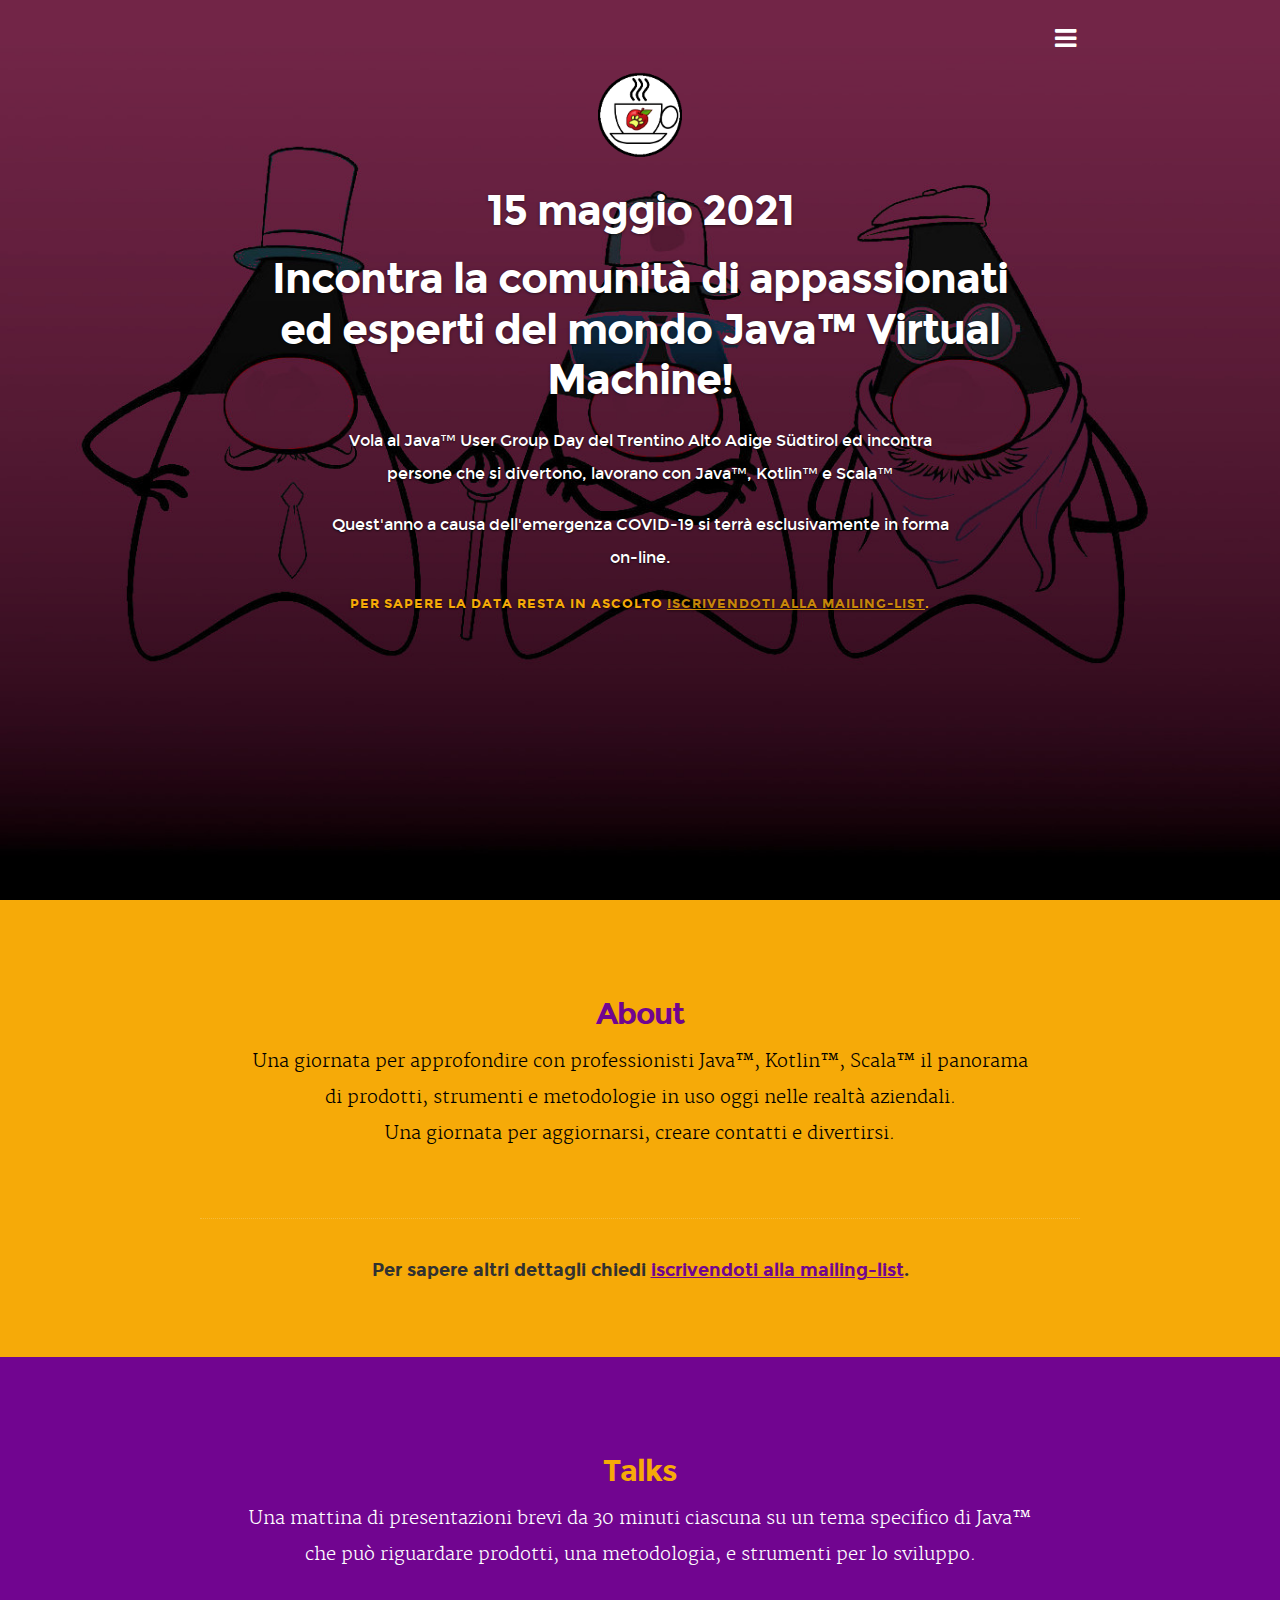
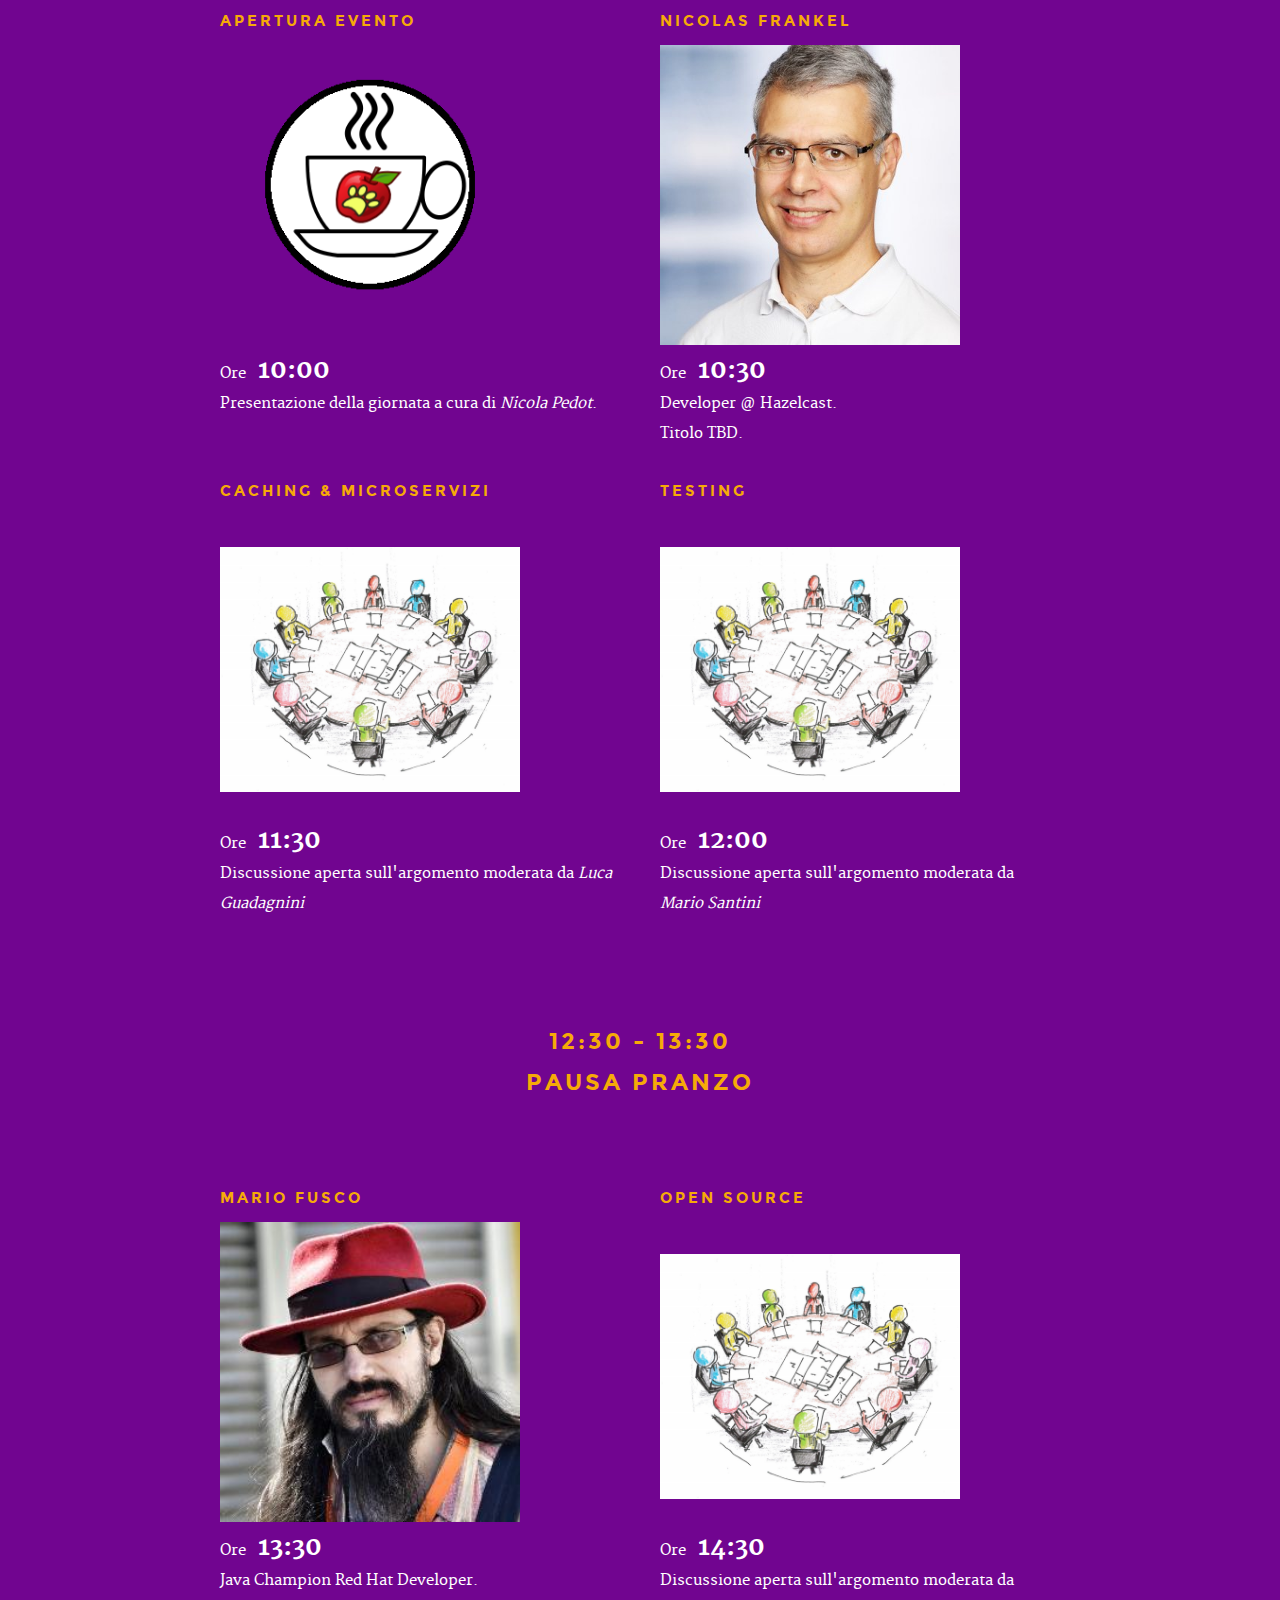
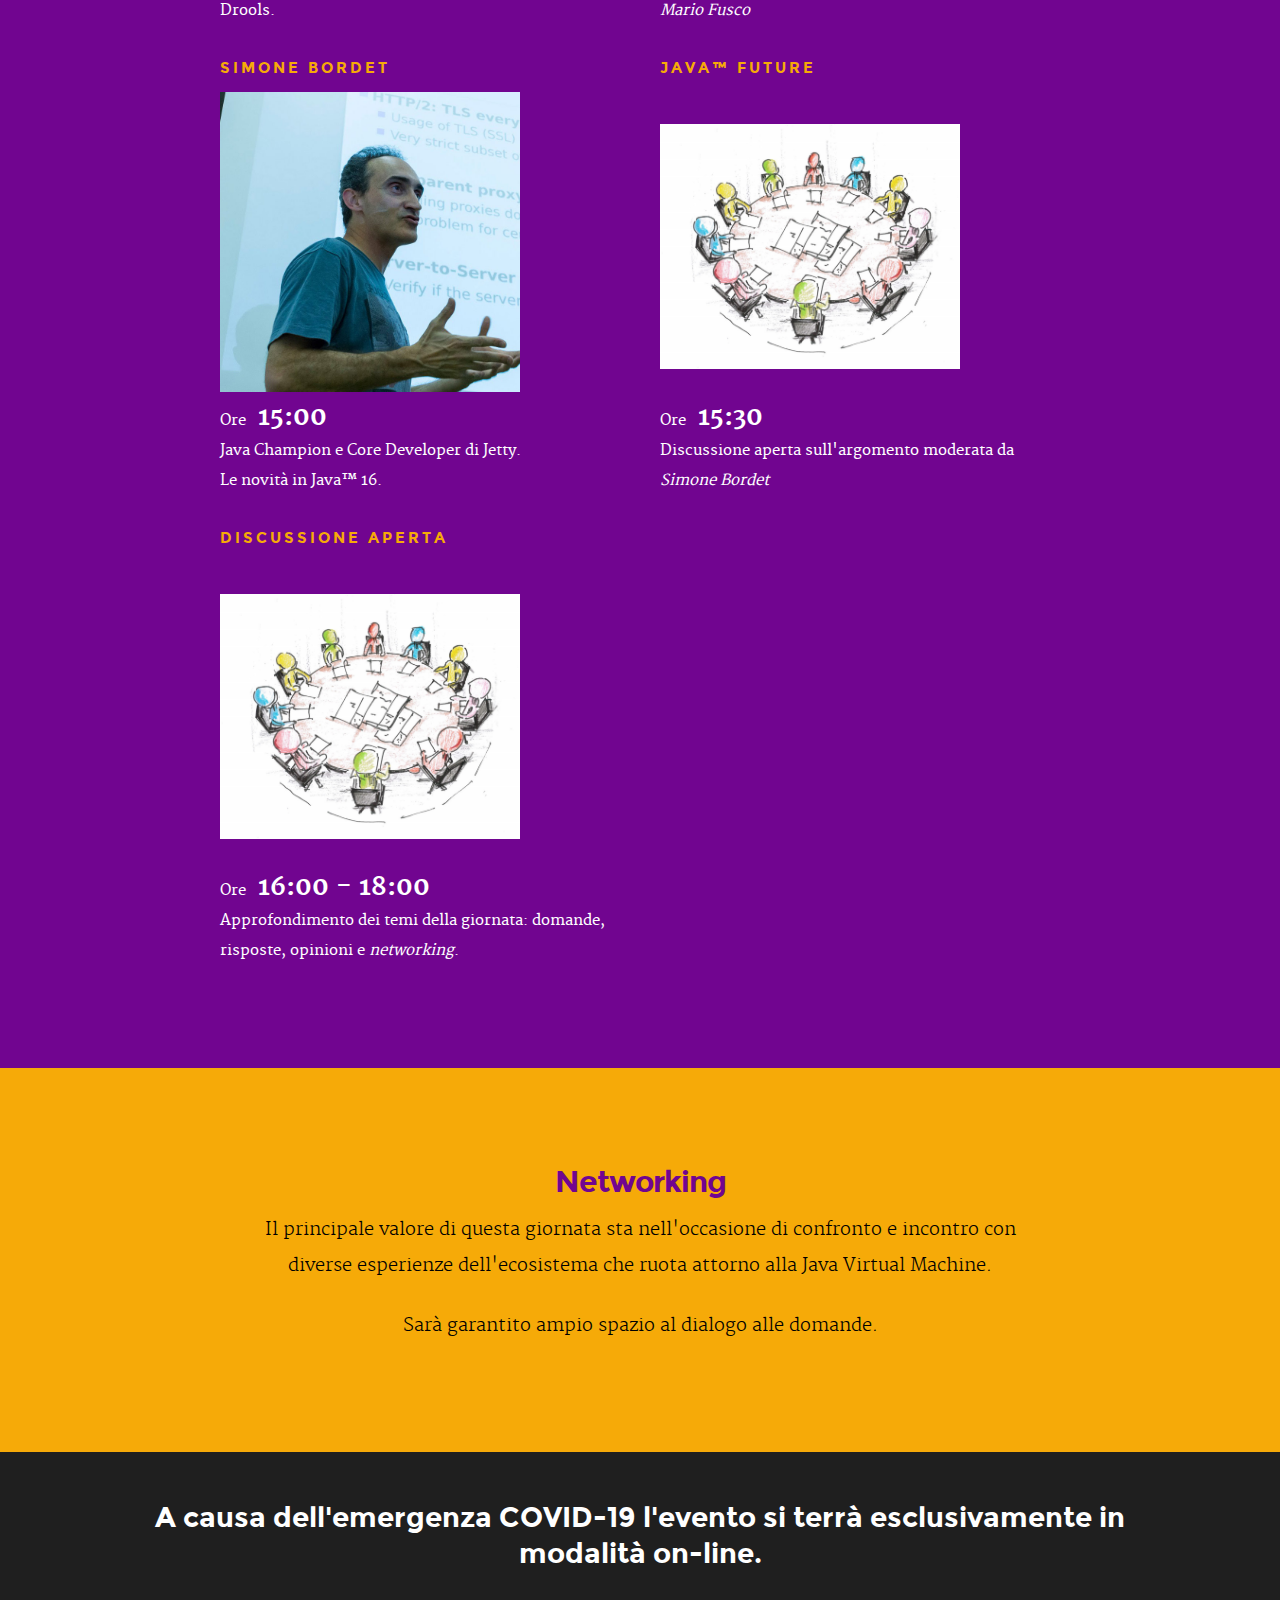
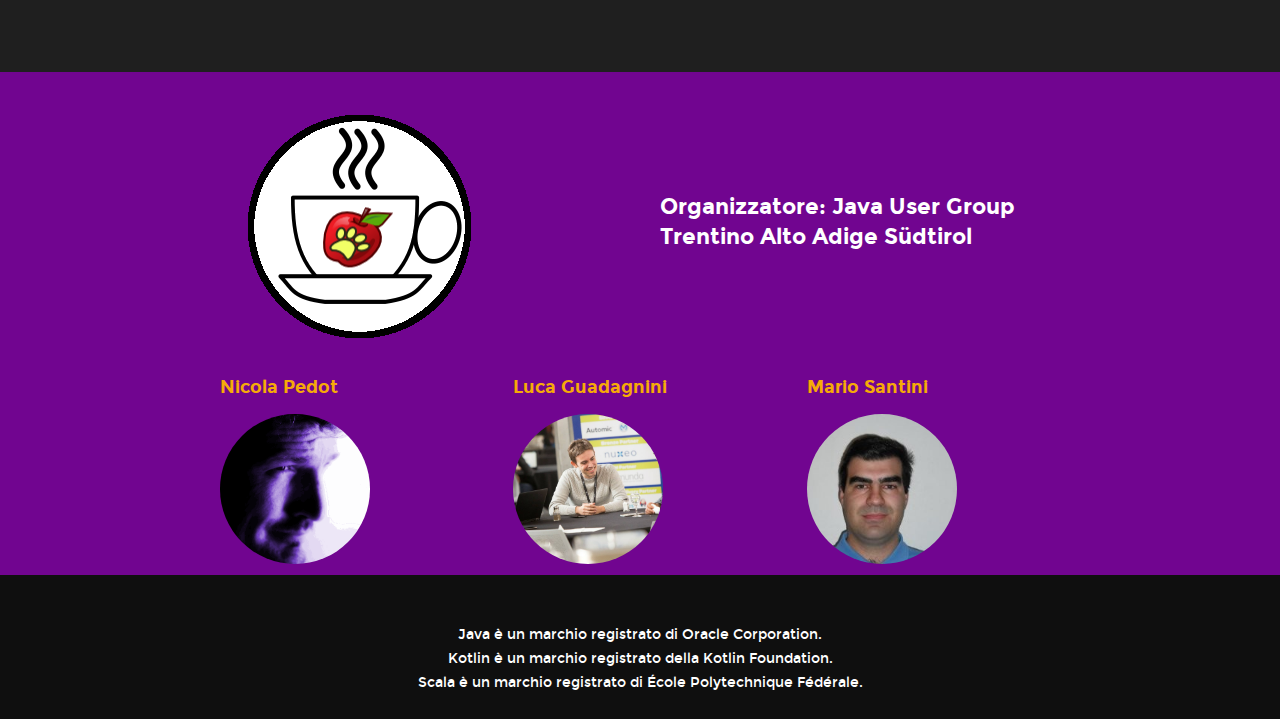
==== commit 90b379f3: "updated topic for Luca Guadagnini jugday21 to Caching &  Microservizi" ====
--- a/jugday21/index.html
+++ b/jugday21/index.html
@@ -203,7 +203,7 @@
         <div class="row section-content">
 
             <div class="six columns">
-                <h3>Caching</h3>
+                <h3>Caching &amp; Microservizi</h3>
                 <div class="sheet">
                     <a href="#">
                         <img class="speaker" src="images/tavola_rotonda.jpeg">
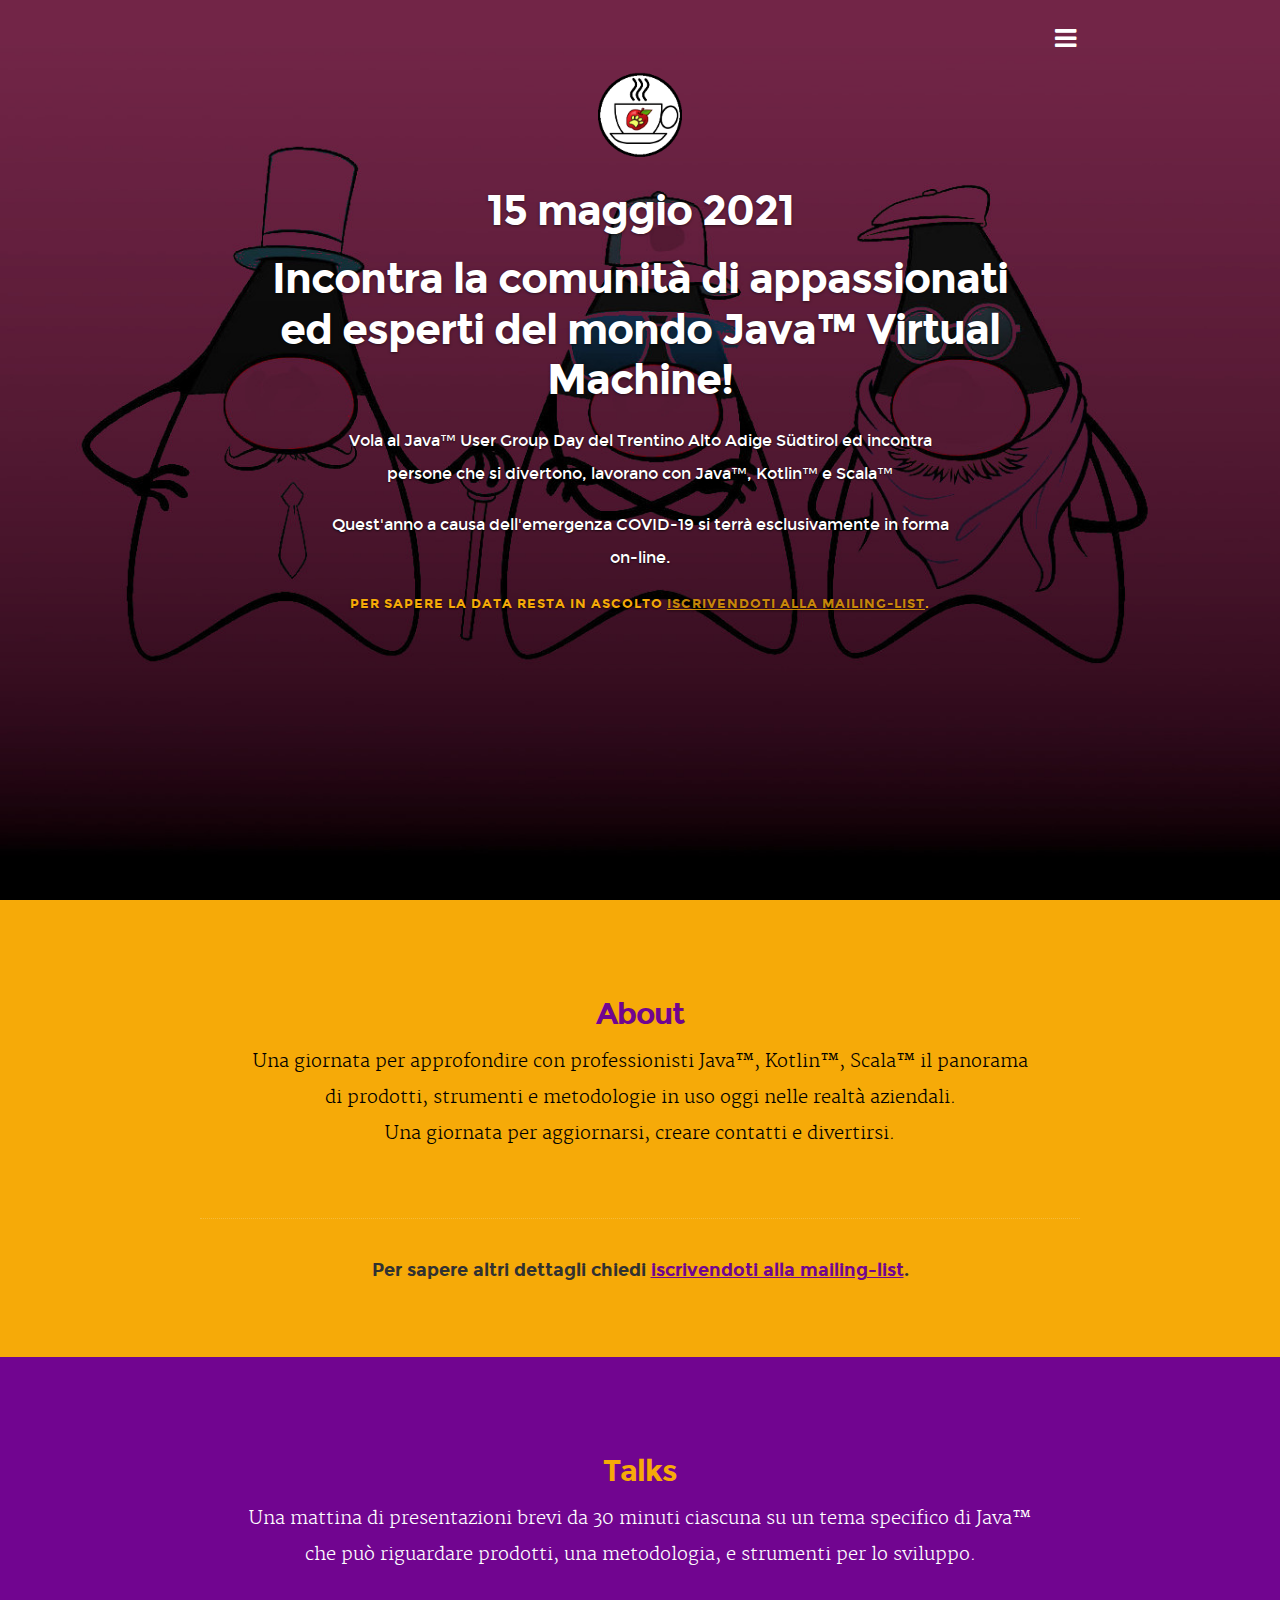
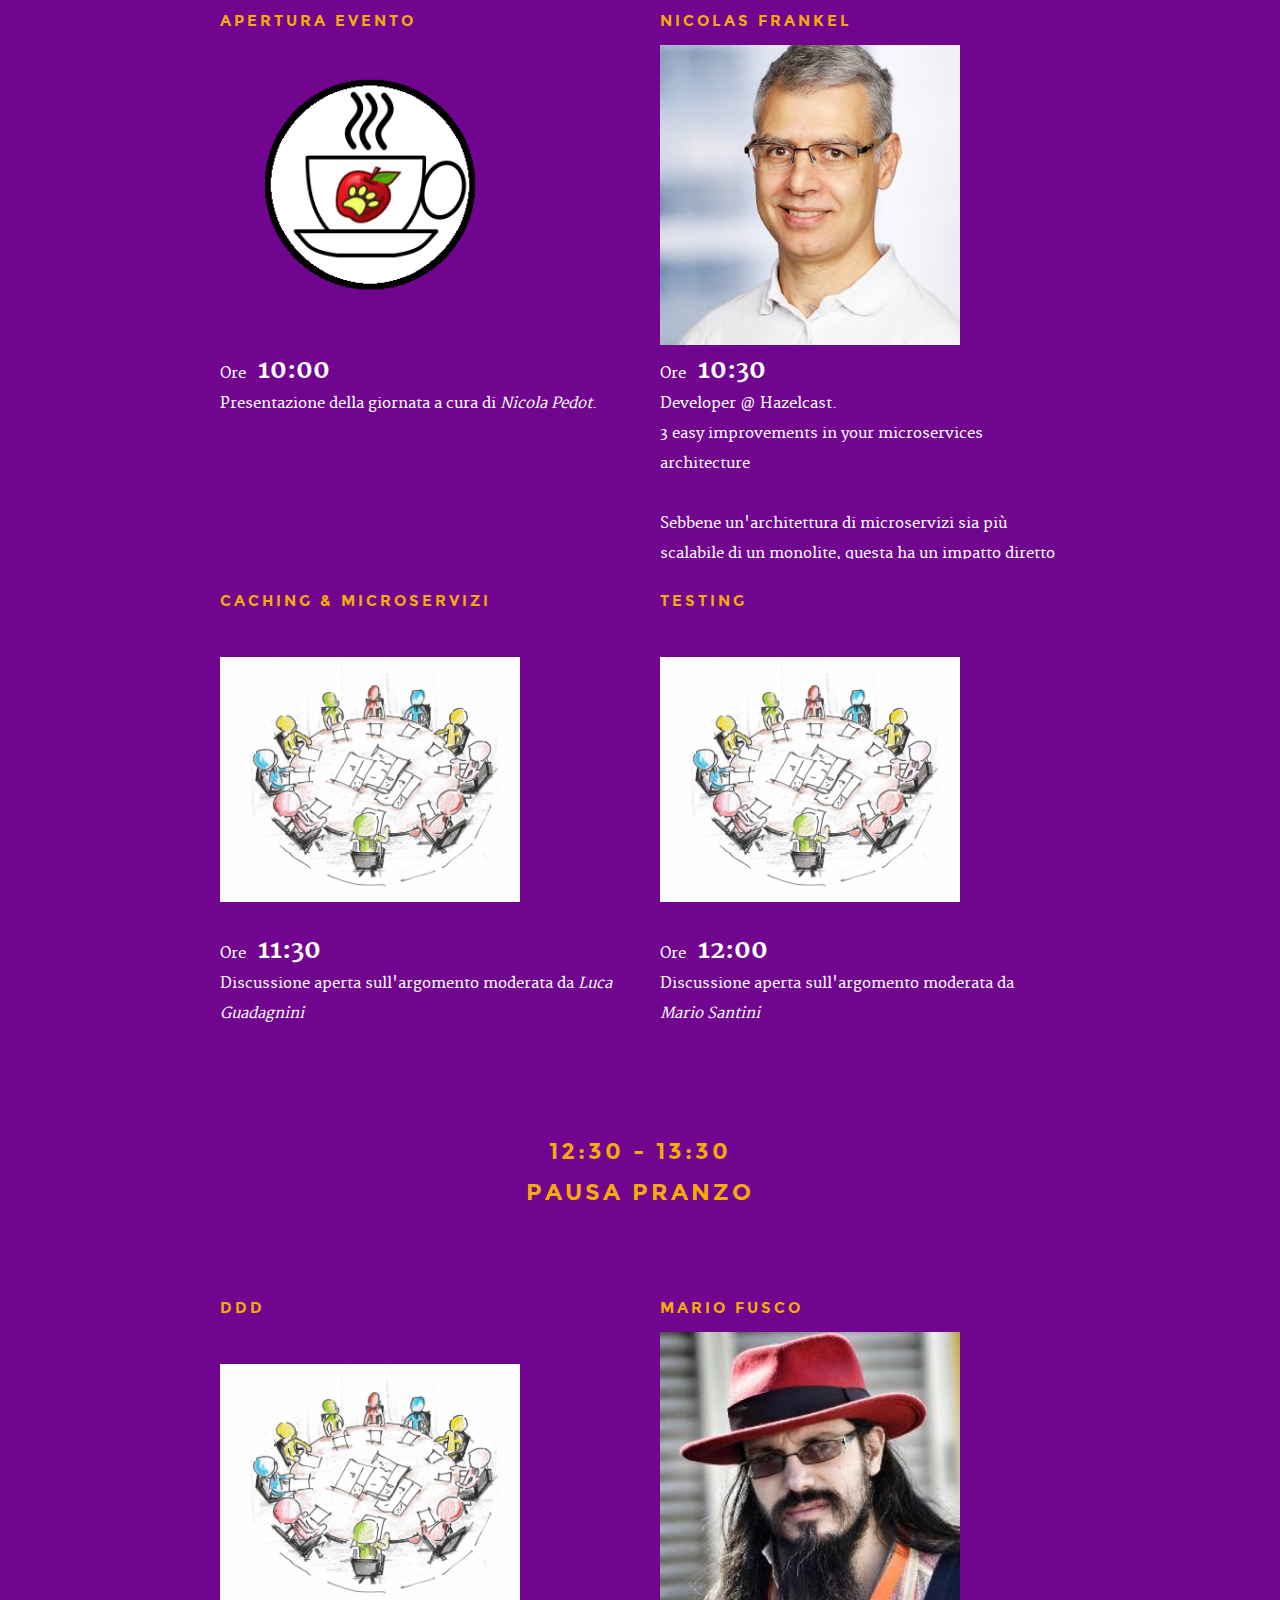
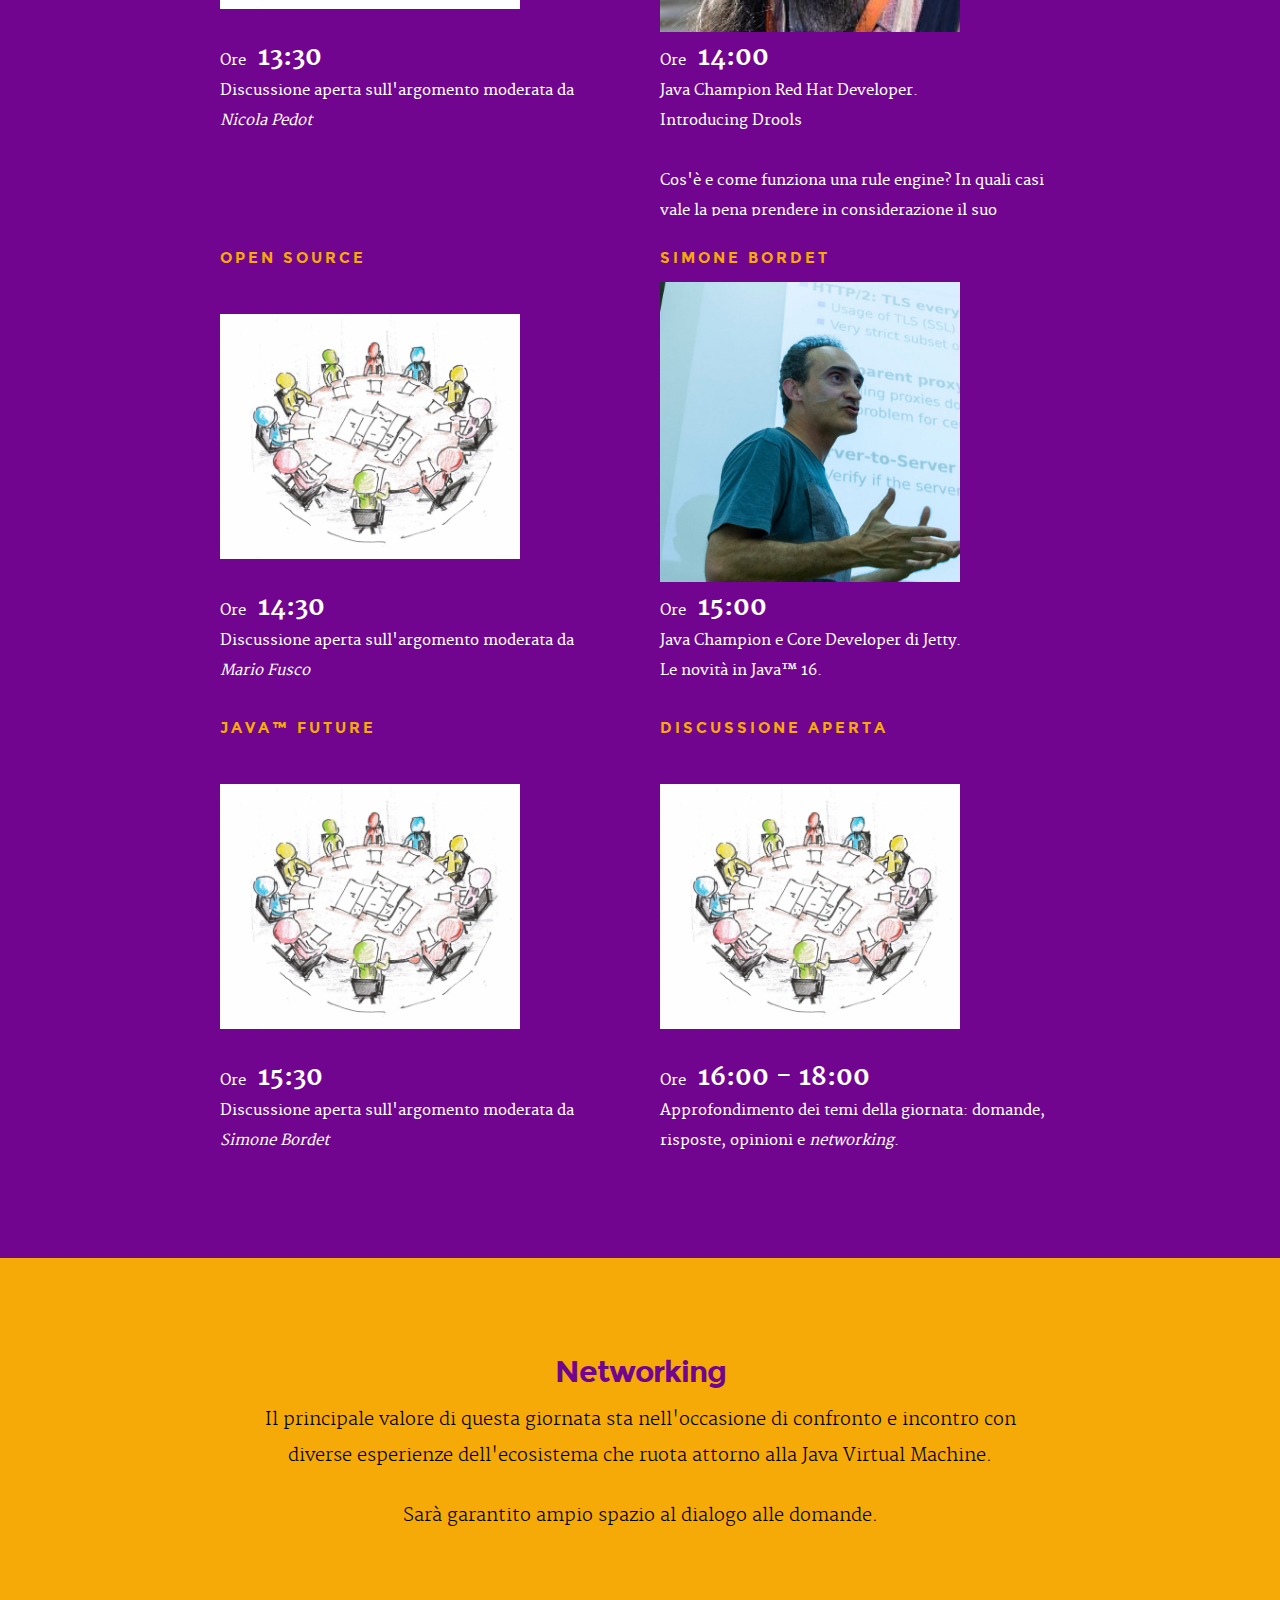
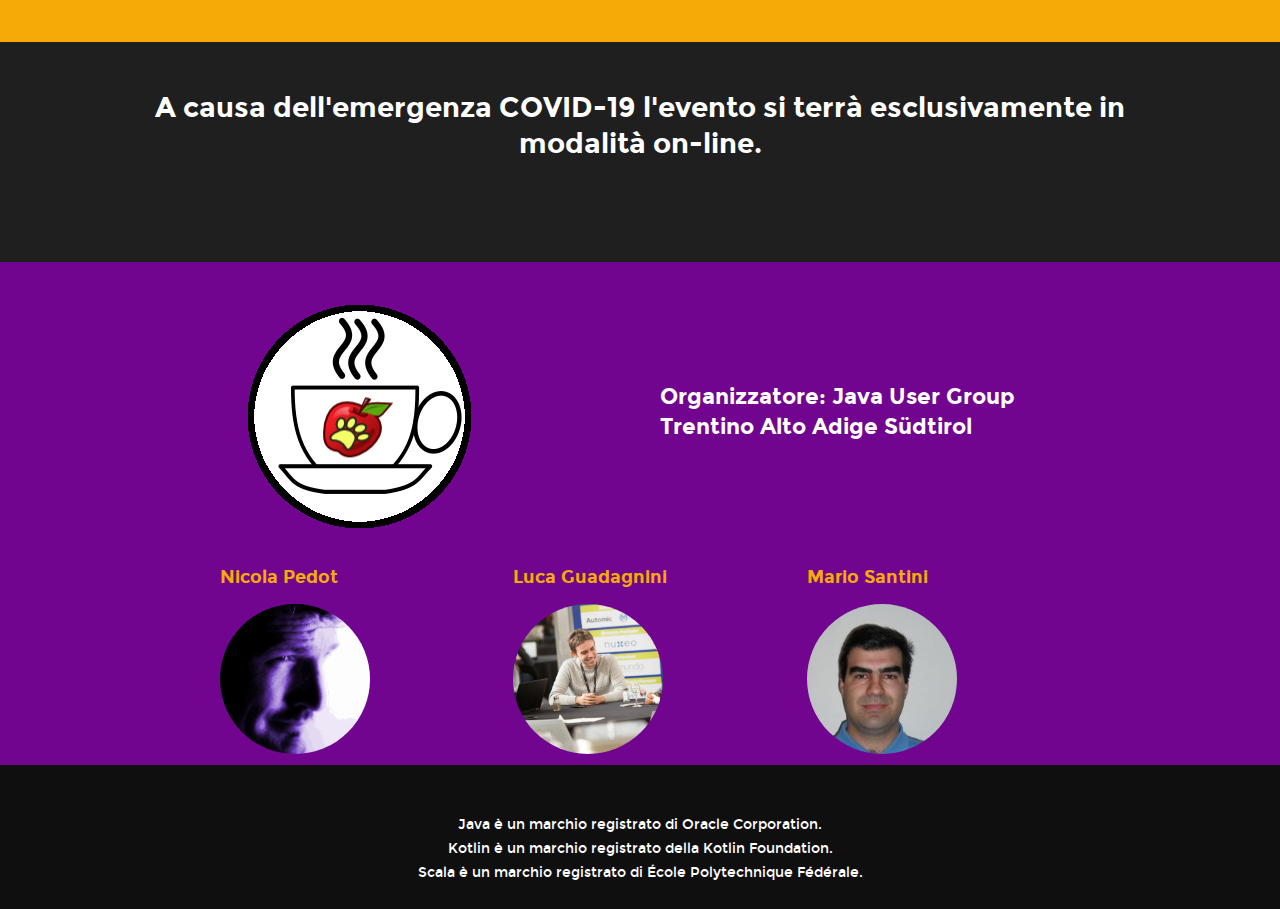
==== commit e365208c: "update content" ====
--- a/jugday21/index.html
+++ b/jugday21/index.html
@@ -195,7 +195,13 @@
                 </a>
                 <p>Ore <strong class="text-big">10:30</strong>
                     <br>Developer @ Hazelcast.
-                    <br>Titolo TBD.
+                    <br>3 easy improvements in your microservices architecture
+                    <div class="long-abstract">
+                        <p>Sebbene un'architettura di microservizi sia più scalabile di un monolite, questa ha un impatto diretto sulle prestazioni. Per un miglioramento delle prestazioni si può impostare una cache. La cache può essere configurata per l'accesso
+                            al database, per le chiamate REST o semplicemente per memorizzare lo stato della sessione su un cluster di nodi del server. In questa talk di live-coding, mostrerò come Hazelcast In-Memory Data Grid può aiutare in ciascuna
+                            di queste situazioni. Spoiler: è molto più facile di quanto ci si aspetterebbe.
+                        </p>
+                    </div>
                 </p>
             </div>
 
@@ -236,6 +242,17 @@
         <div class="row section-content">
 
             <div class="six columns">
+                <h3>DDD</h3>
+                <div class="sheet">
+                    <a href="#">
+                        <img class="speaker" src="images/tavola_rotonda.jpeg">
+                    </a>
+                </div>
+                <p>Ore <strong class="text-big">13:30</strong>
+                    <br>Discussione aperta sull'argomento moderata da <i>Nicola Pedot</i></p>
+            </div>
+
+            <div class="six columns">
                 <h3>
                     <a target="_blank" href="https://www.linkedin.com/in/mario-fusco-3467213/">
                         Mario Fusco
@@ -244,10 +261,21 @@
                 <a target="_blank" href="https://www.linkedin.com/in/mario-fusco-3467213/">
                     <img class="speaker" src="images/speaker/mario_fusco.jpg">
                 </a>
-                <p>Ore <strong class="text-big">13:30</strong>
+                <p>Ore <strong class="text-big">14:00</strong>
                     <br>Java Champion Red Hat Developer.
-                    <br>Drools.</p>
-            </div>
+                    <br>Introducing Drools
+                    <div class="long-abstract">
+                        <p>Cos'è e come funziona una rule engine? In quali casi vale la pena prendere in considerazione il suo impiego e in quali altri va evitato? In cosa differisce la programmazione dichiarativa dal più familiare paradigma imperativo?
+                            In questo talk cercherò di rispondere a queste ed altre domande sia a livello teorico, sia portando come esempio concreto Drools, il rule engine di Red Hat sul quale lavoro da quasi di 10 anni. Relativamente a quest'ultimo
+                            mi focalizzerò sia sul DRL, il linguaggio usato da Drools per la definizione delle regole, sia sulle varie caratteristiche peculiari del rule engine, come la possibilità di combinare forward e backward chaining e quella di
+                            utilizzo per l'analisi di serie temporali.</p>
+                    </div>
+                </p>
+            </div>
+
+        </div>
+
+        <div class="row section-content">
 
             <div class="six columns">
                 <h3>Open Source</h3>
@@ -259,10 +287,6 @@
                 <p>Ore <strong class="text-big">14:30</strong>
                     <br>Discussione aperta sull'argomento moderata da <i>Mario Fusco</i></p>
             </div>
-
-        </div>
-
-        <div class="row section-content">
 
             <div class="six columns">
                 <h3>
@@ -278,6 +302,10 @@
                 </p>
             </div>
 
+        </div>
+
+        <div class="row section-content">
+
             <div class="six columns">
                 <h3>Java&#8482; Future</h3>
                 <div class="sheet">
@@ -288,10 +316,6 @@
                 <p>Ore <strong class="text-big">15:30</strong>
                     <br>Discussione aperta sull'argomento moderata da <i>Simone Bordet</i></p>
             </div>
-
-        </div>
-
-        <div class="row section-content">
 
             <div class="six columns">
                 <h3>Discussione aperta</h3>
--- a/jugday21/css/style.css
+++ b/jugday21/css/style.css
@@ -34,4 +34,13 @@
 
 #main a {
     color: rgba(246, 170, 8, .8);
+}
+
+.long-abstract {
+    height: 50px;
+    overflow-y: hidden;
+}
+
+.long-abstract:hover {
+    height: auto;
 }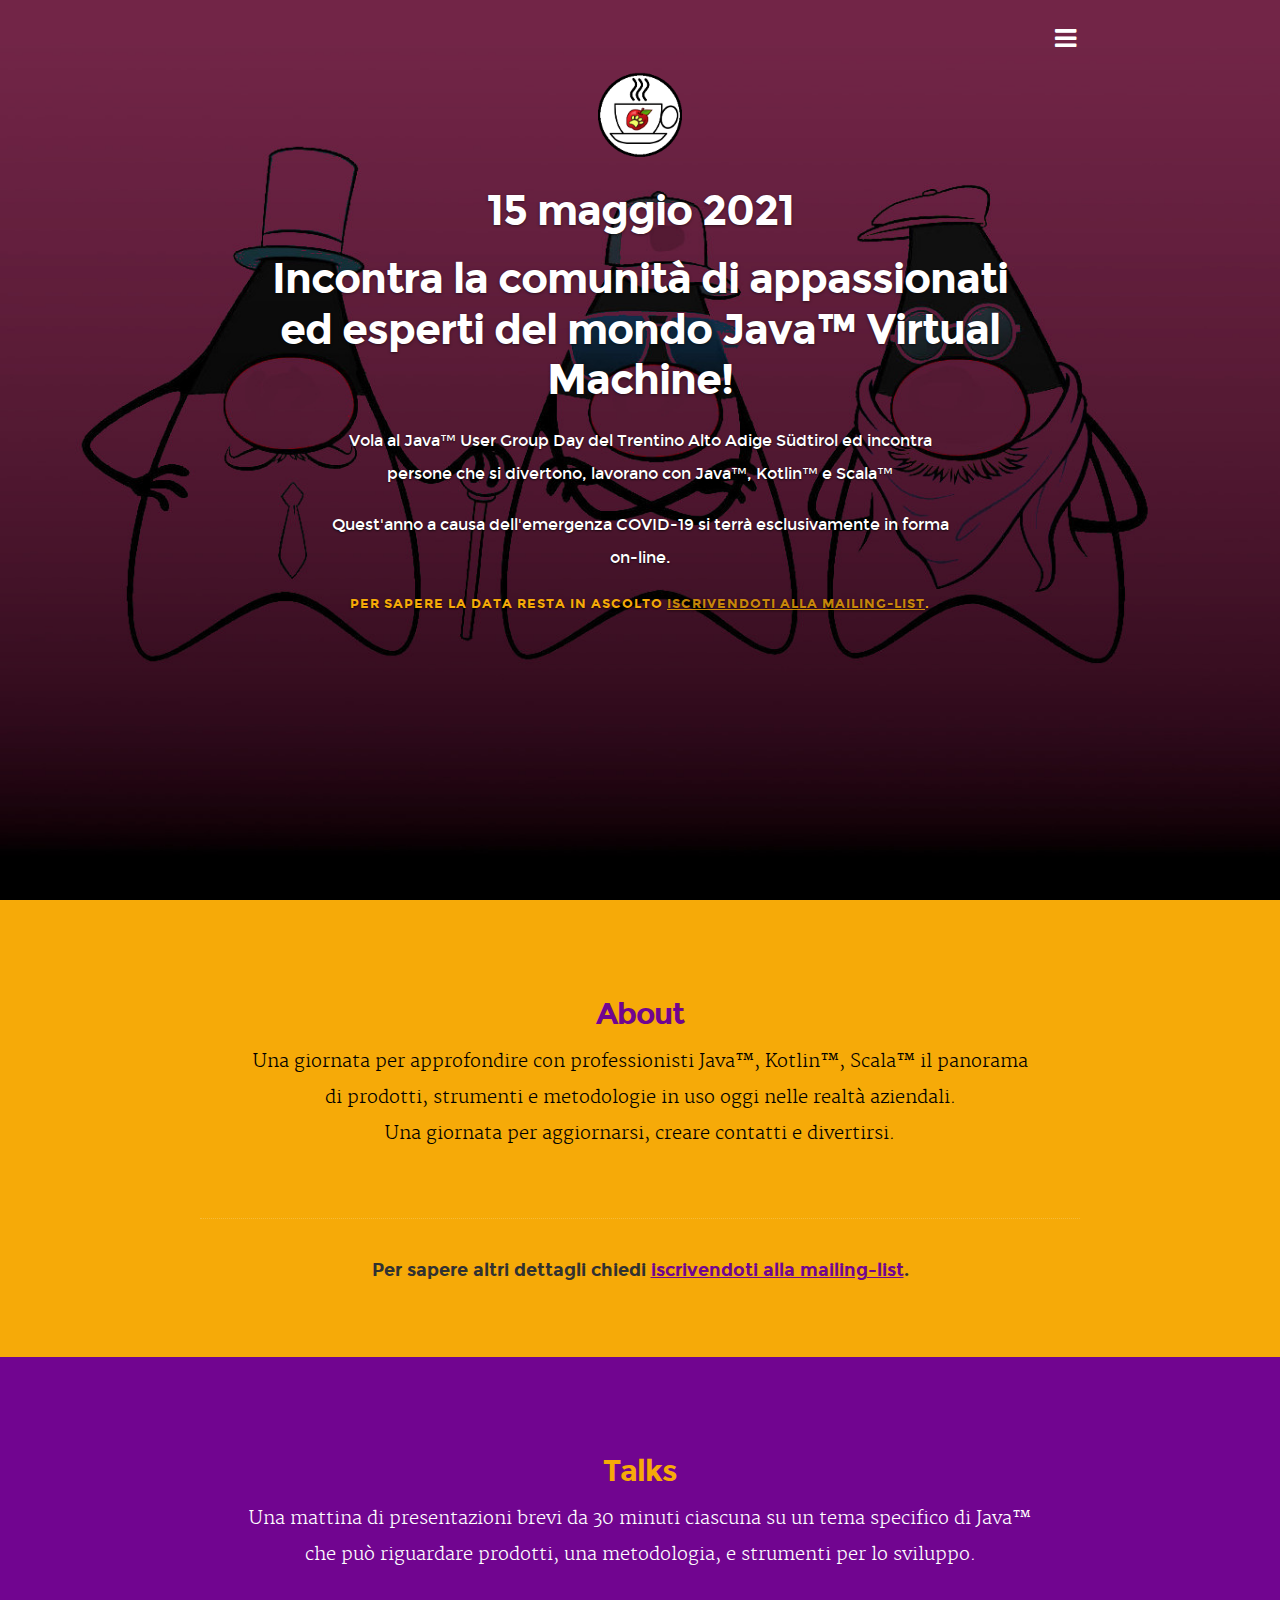
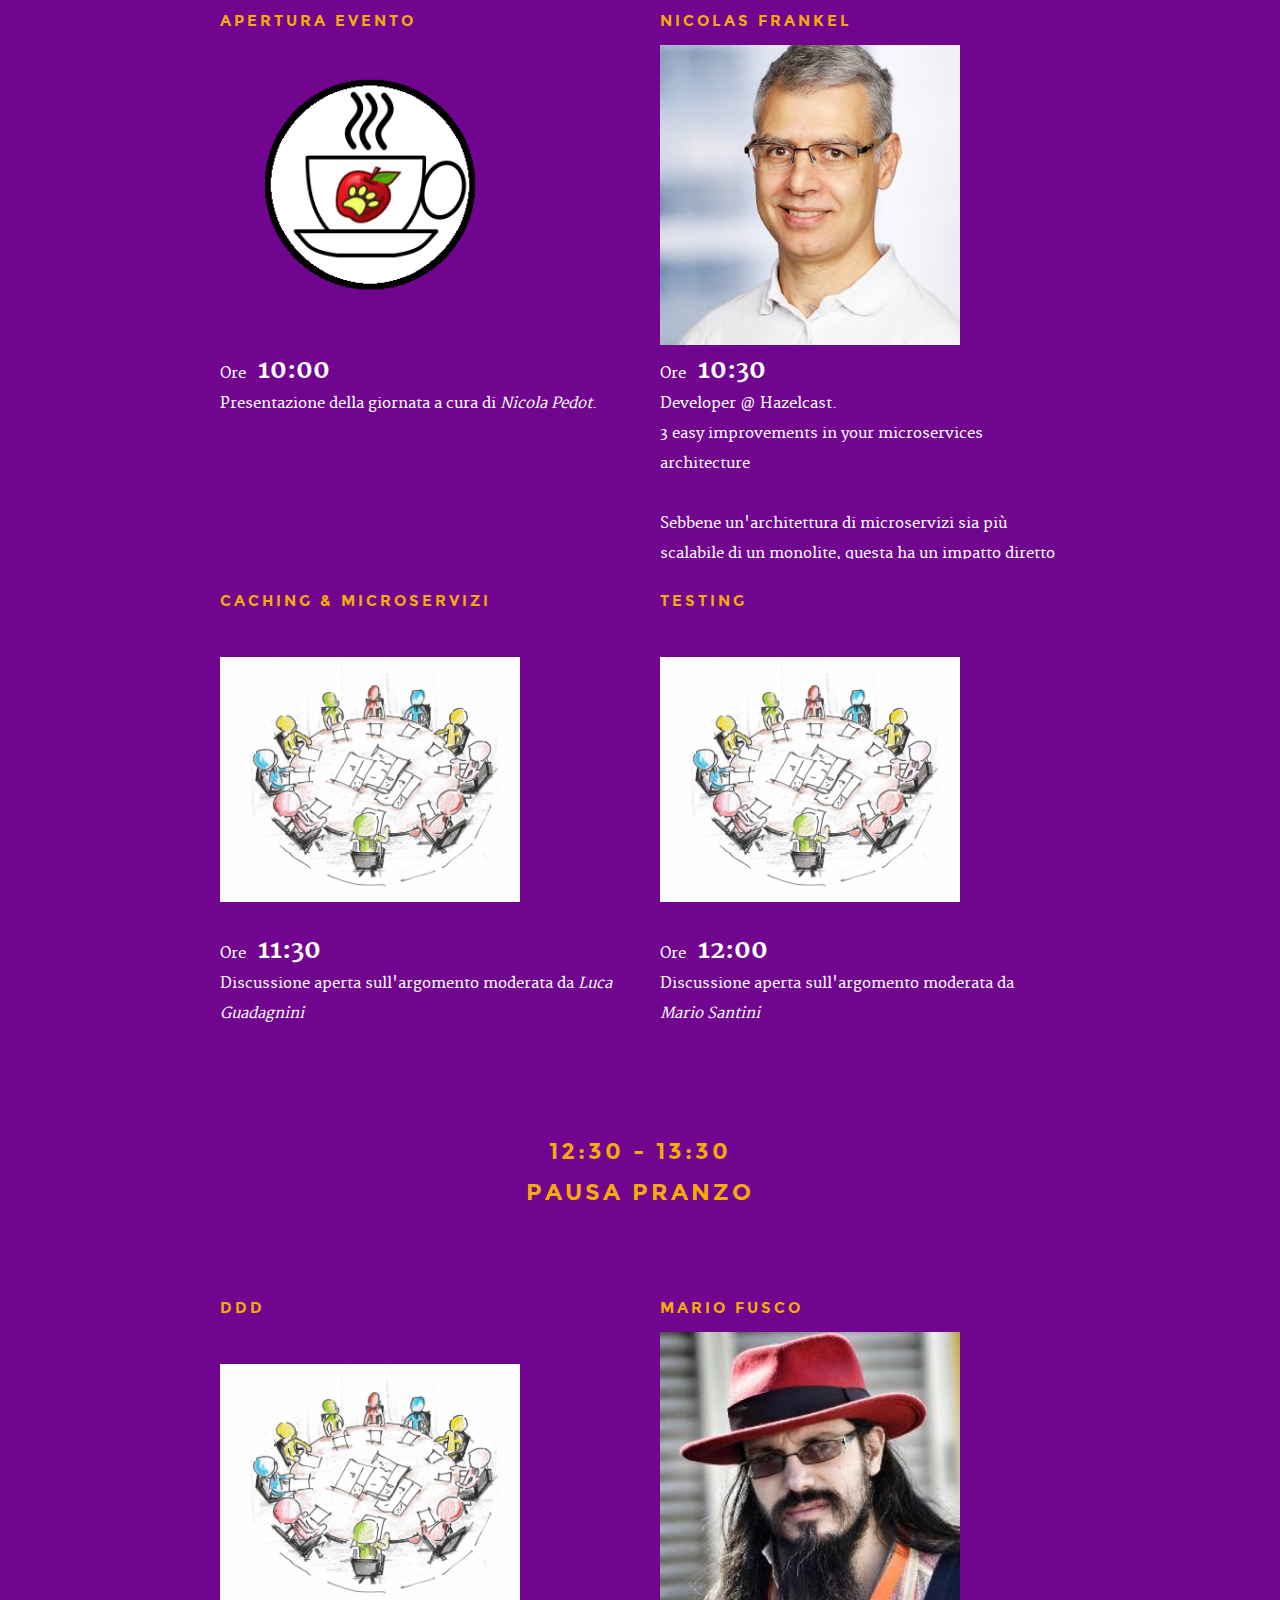
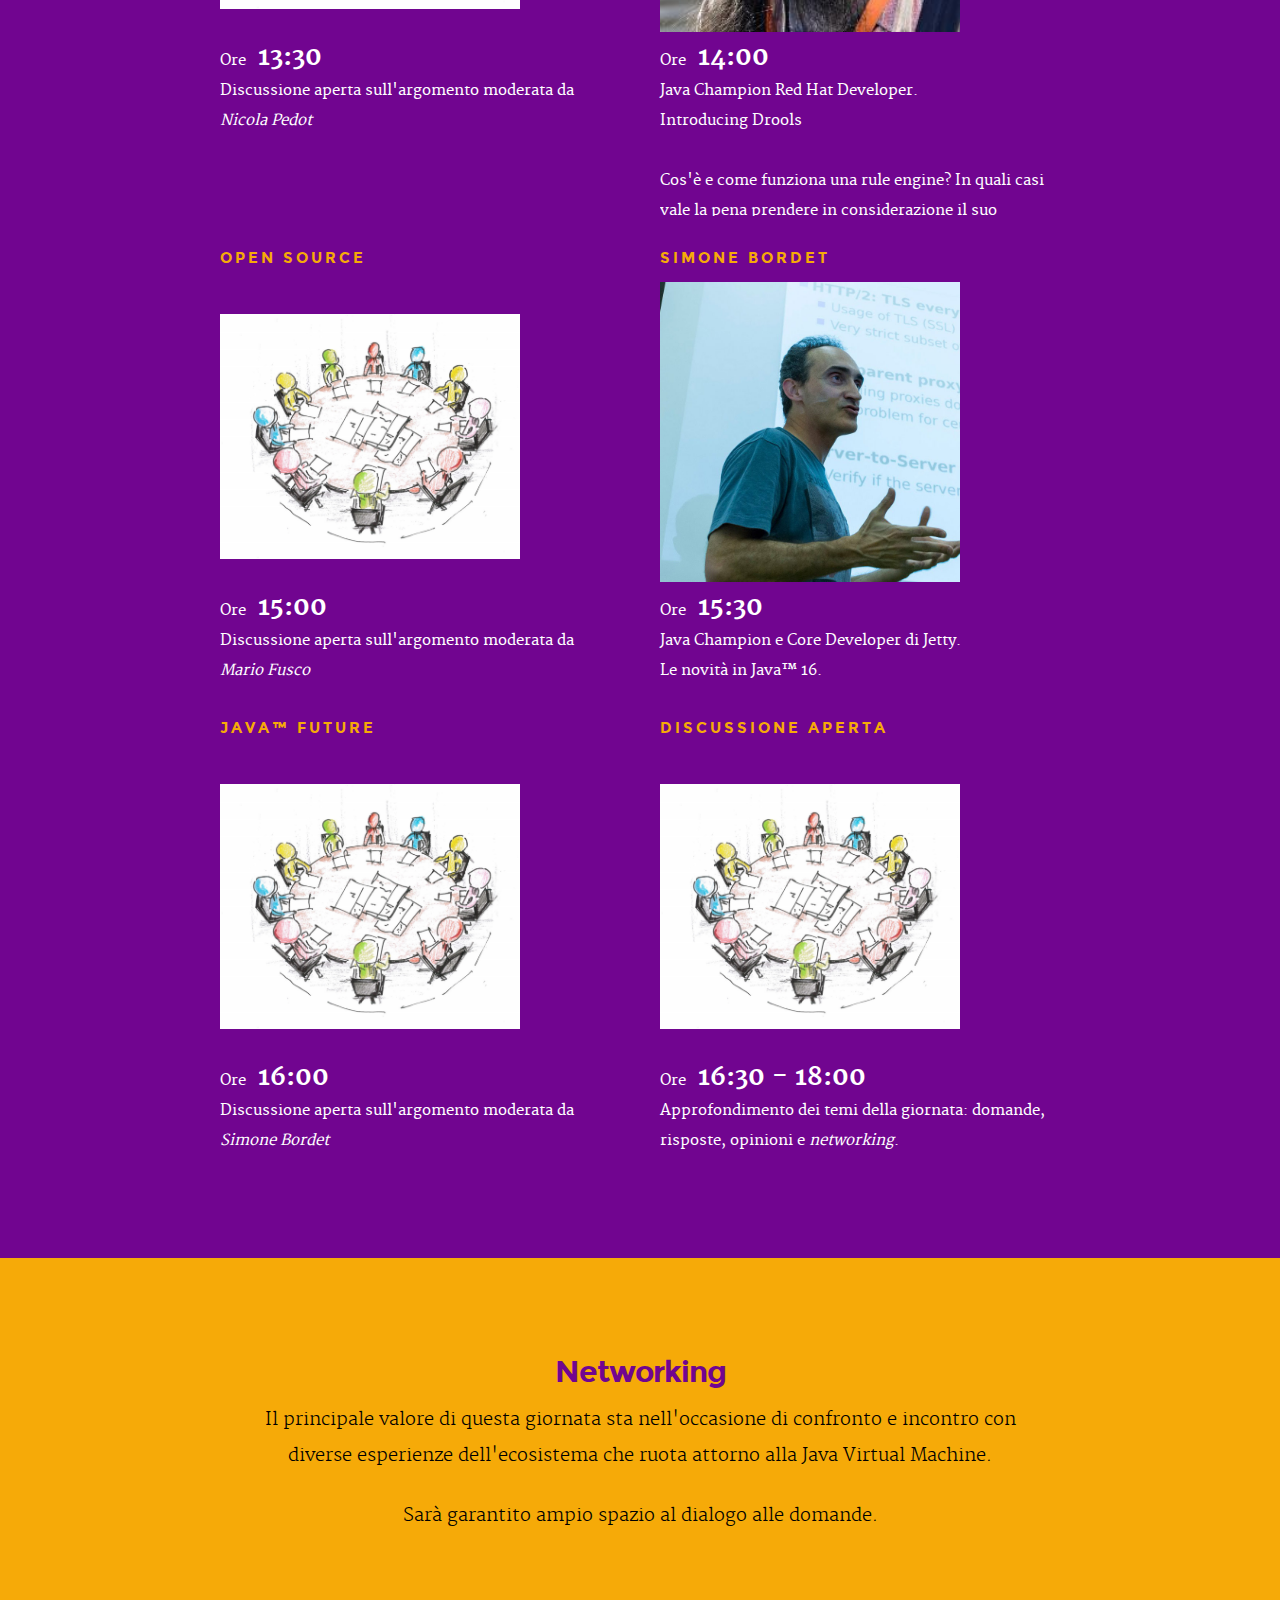
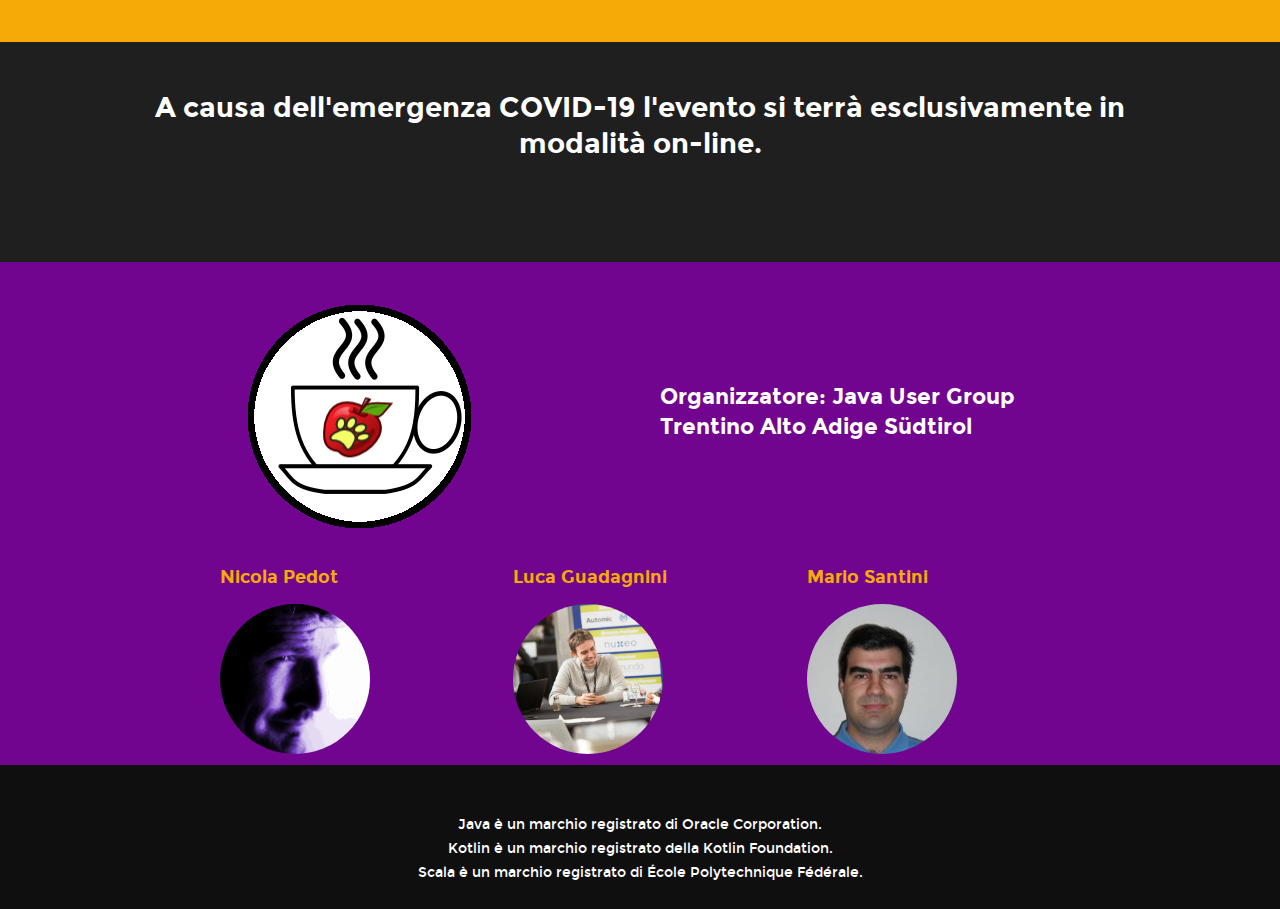
==== commit 3925c486: "fixed schedule" ====
--- a/jugday21/index.html
+++ b/jugday21/index.html
@@ -284,7 +284,7 @@
                         <img class="speaker" src="images/tavola_rotonda.jpeg">
                     </a>
                 </div>
-                <p>Ore <strong class="text-big">14:30</strong>
+                <p>Ore <strong class="text-big">15:00</strong>
                     <br>Discussione aperta sull'argomento moderata da <i>Mario Fusco</i></p>
             </div>
 
@@ -297,7 +297,7 @@
                 <a target="_blank" href="https://www.linkedin.com/in/simonebordet/">
                     <img class="speaker" src="images/speaker/simone_bordet.jpg">
                 </a>
-                <p>Ore <strong class="text-big">15:00</strong>
+                <p>Ore <strong class="text-big">15:30</strong>
                     <br>Java Champion e Core Developer di Jetty.<br> Le novità in Java&#8482; 16.
                 </p>
             </div>
@@ -313,7 +313,7 @@
                         <img class="speaker" src="images/tavola_rotonda.jpeg">
                     </a>
                 </div>
-                <p>Ore <strong class="text-big">15:30</strong>
+                <p>Ore <strong class="text-big">16:00</strong>
                     <br>Discussione aperta sull'argomento moderata da <i>Simone Bordet</i></p>
             </div>
 
@@ -324,7 +324,7 @@
                         <img class="speaker" src="images/tavola_rotonda.jpeg">
                     </a>
                 </div>
-                <p>Ore <strong class="text-big">16:00 - 18:00</strong>
+                <p>Ore <strong class="text-big">16:30 - 18:00</strong>
                     <br>Approfondimento dei temi della giornata: domande, risposte, opinioni e <i>networking</i>.</p>
             </div>
 
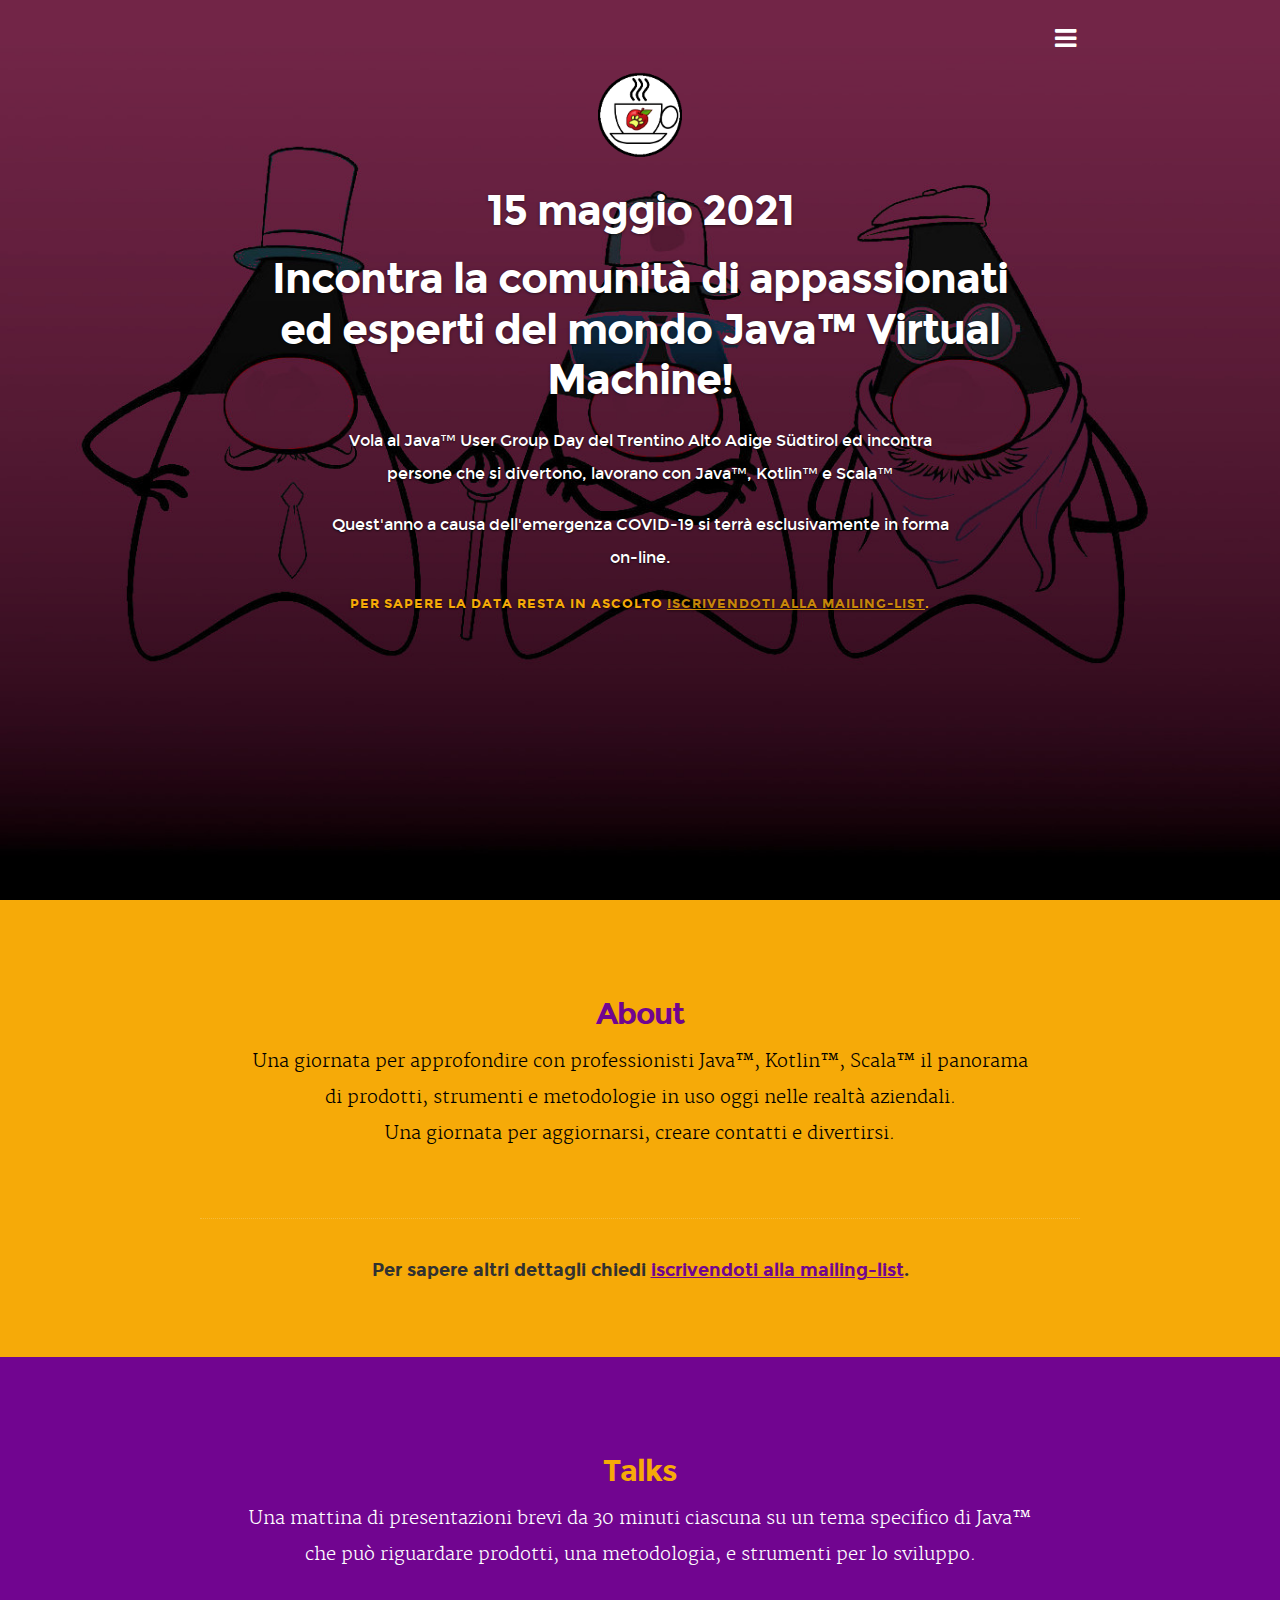
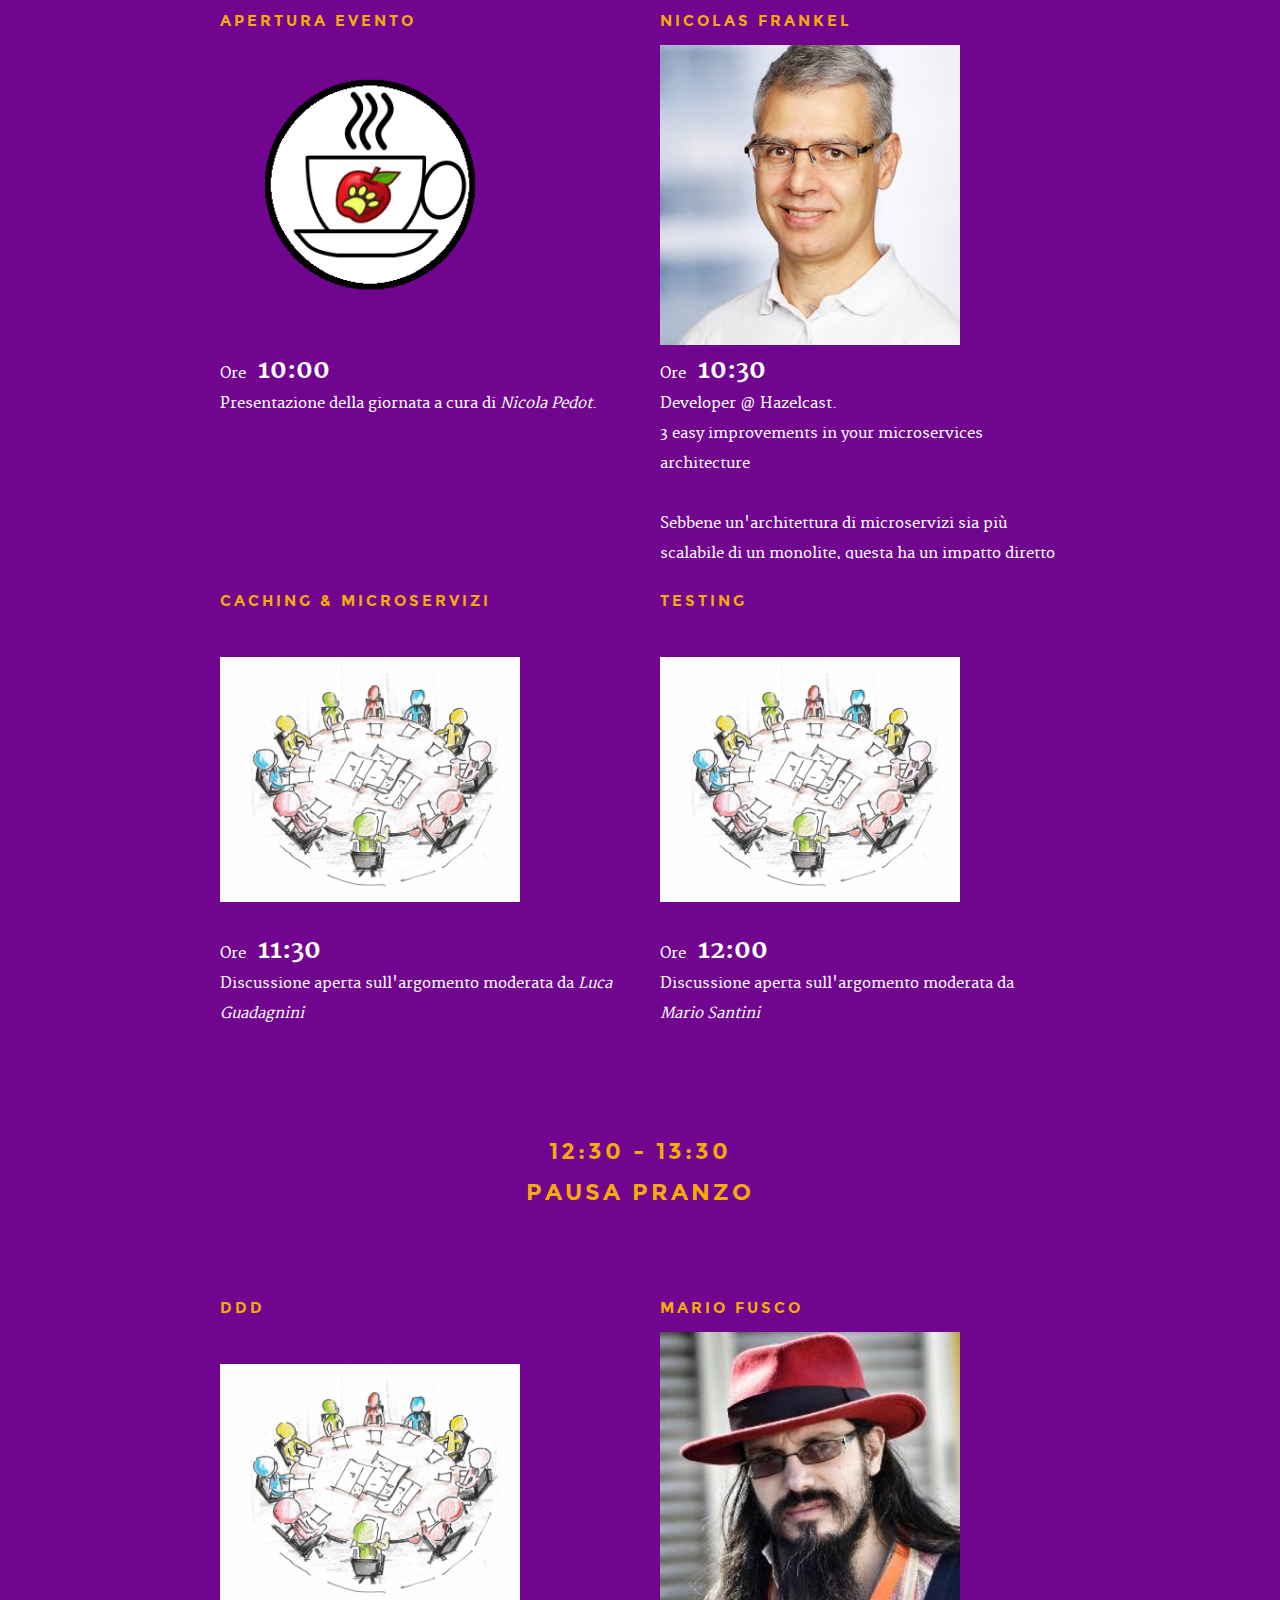
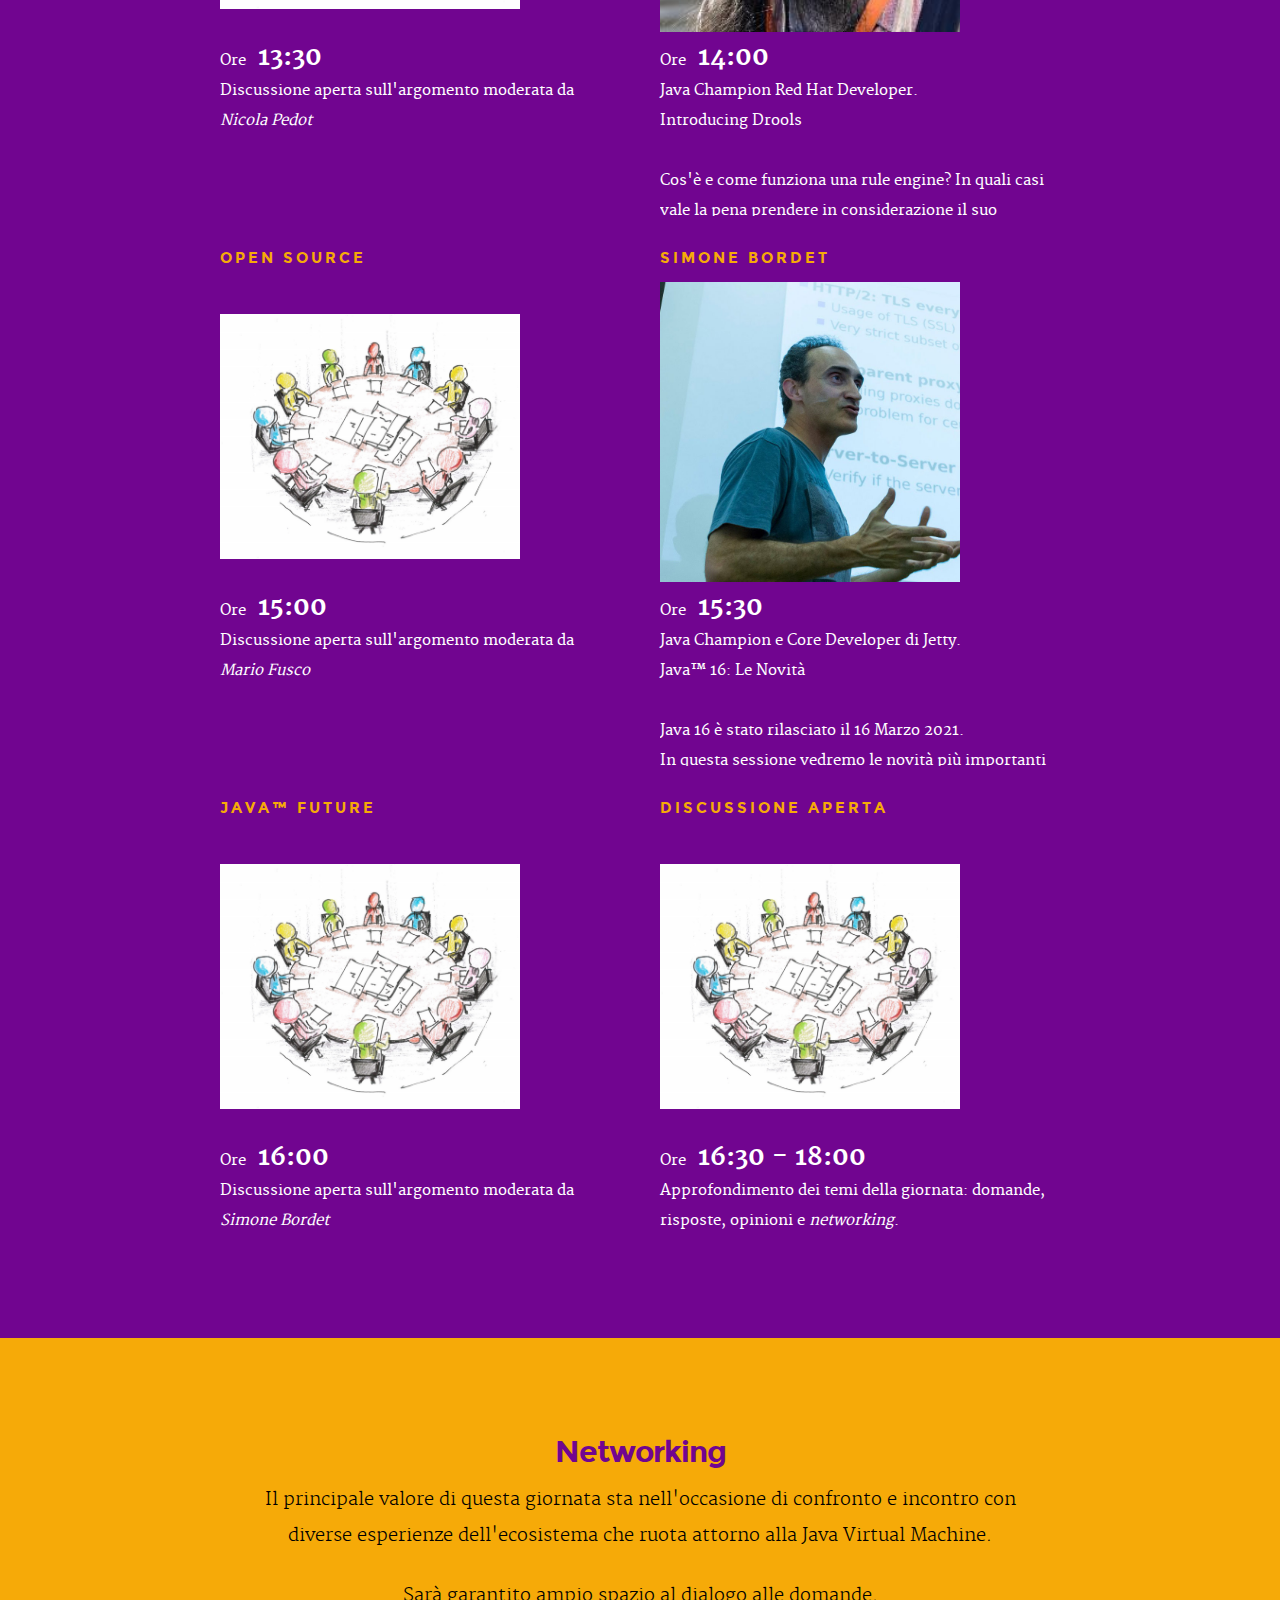
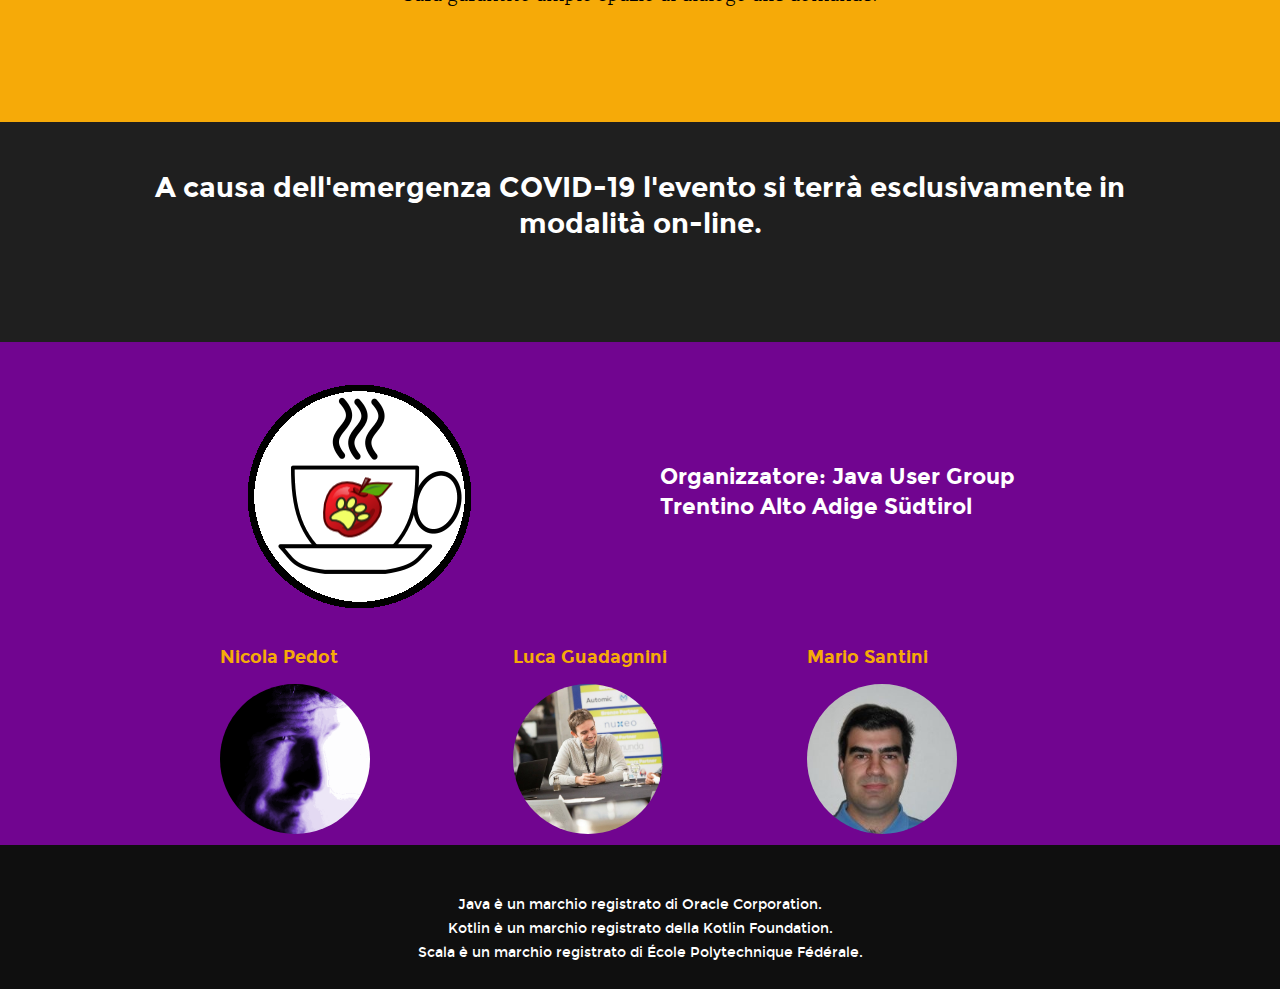
==== commit 9348c125: "update talk title and description" ====
--- a/jugday21/index.html
+++ b/jugday21/index.html
@@ -298,7 +298,15 @@
                     <img class="speaker" src="images/speaker/simone_bordet.jpg">
                 </a>
                 <p>Ore <strong class="text-big">15:30</strong>
-                    <br>Java Champion e Core Developer di Jetty.<br> Le novità in Java&#8482; 16.
+                    <br>Java Champion e Core Developer di Jetty.
+                    <br>Java&#8482; 16: Le Novità
+                    <div class="long-abstract">
+                        <p>
+                            Java 16 è stato rilasciato il 16 Marzo 2021.
+                            <br>In questa sessione vedremo le novità più importanti rilasciate con Java 16, con uno sguardo alle novità introdotte nelle releases precedenti.
+                            <br>Discuteremo di come restare aggiornati e di come affrontare l'aggiornamento da Java 8, e di quello che potrebbe essere rilasciato con Java 17.
+                        </p>
+                    </div>
                 </p>
             </div>
 
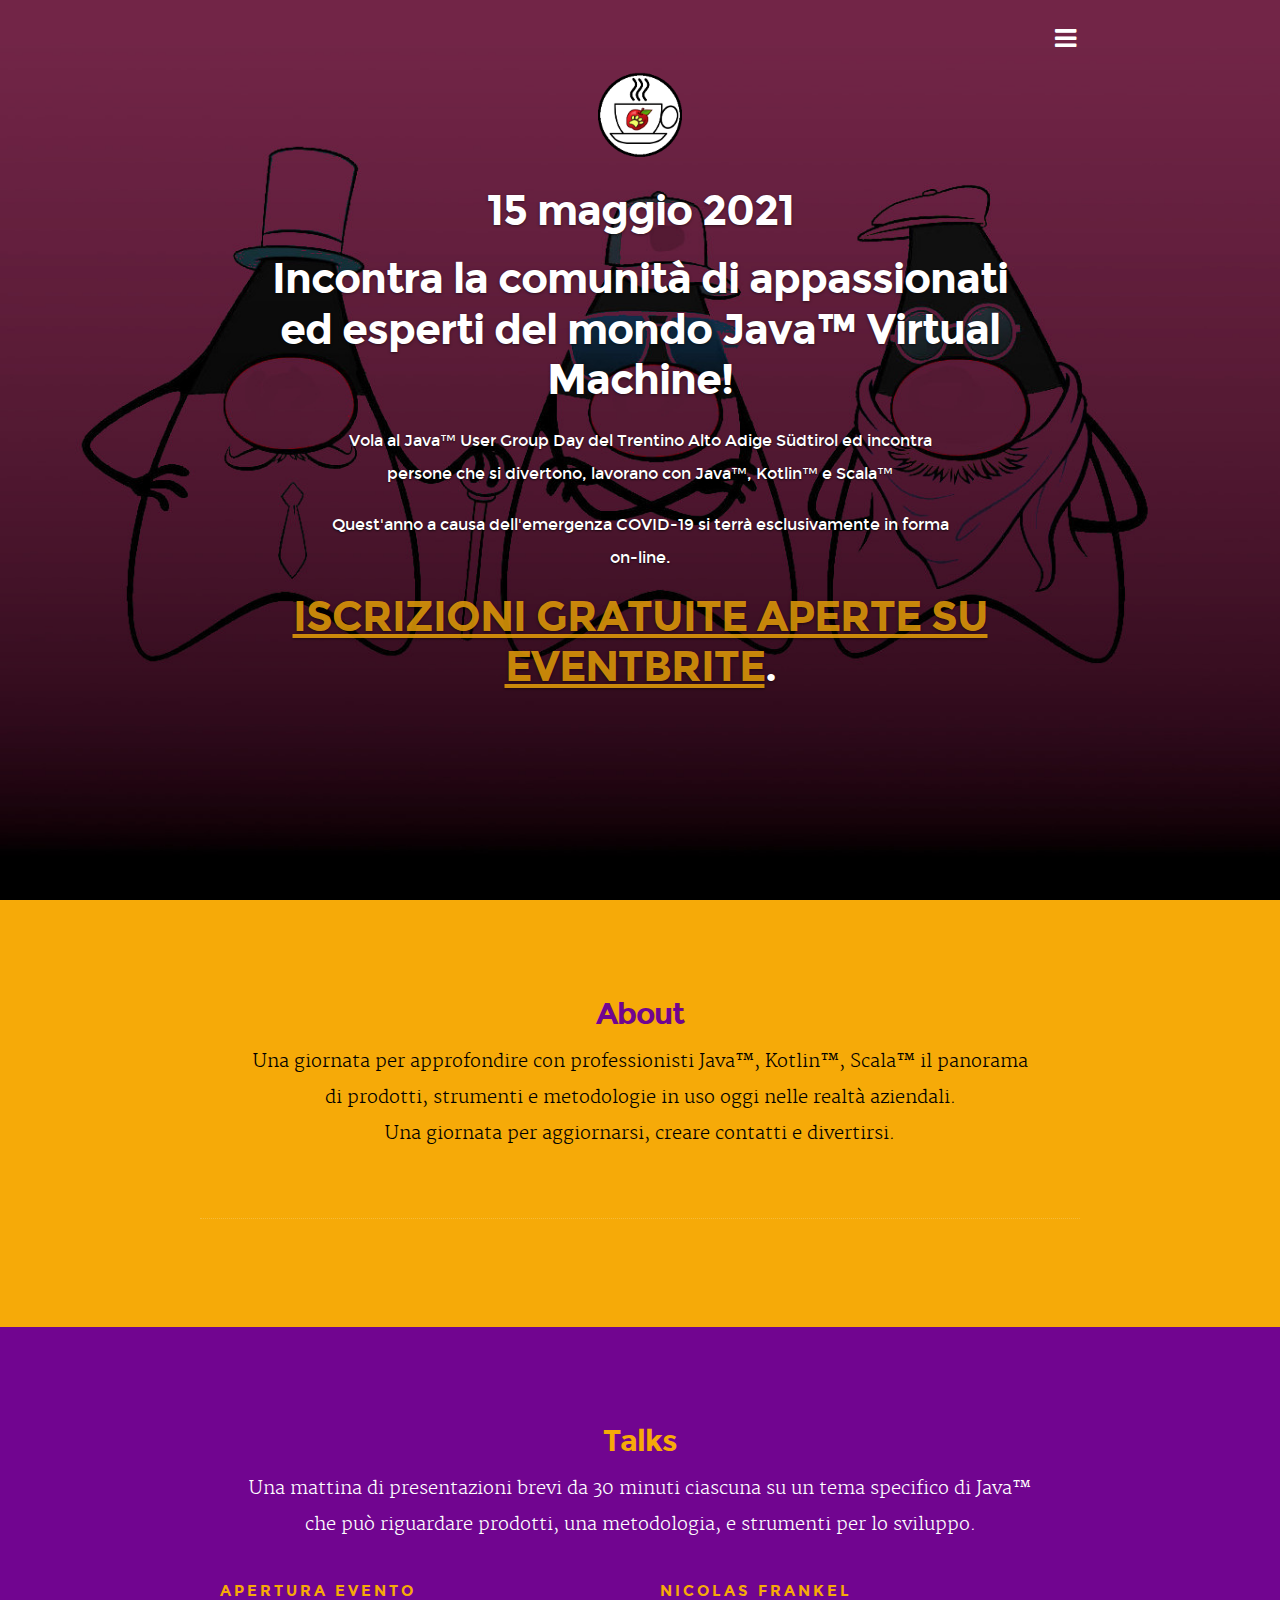
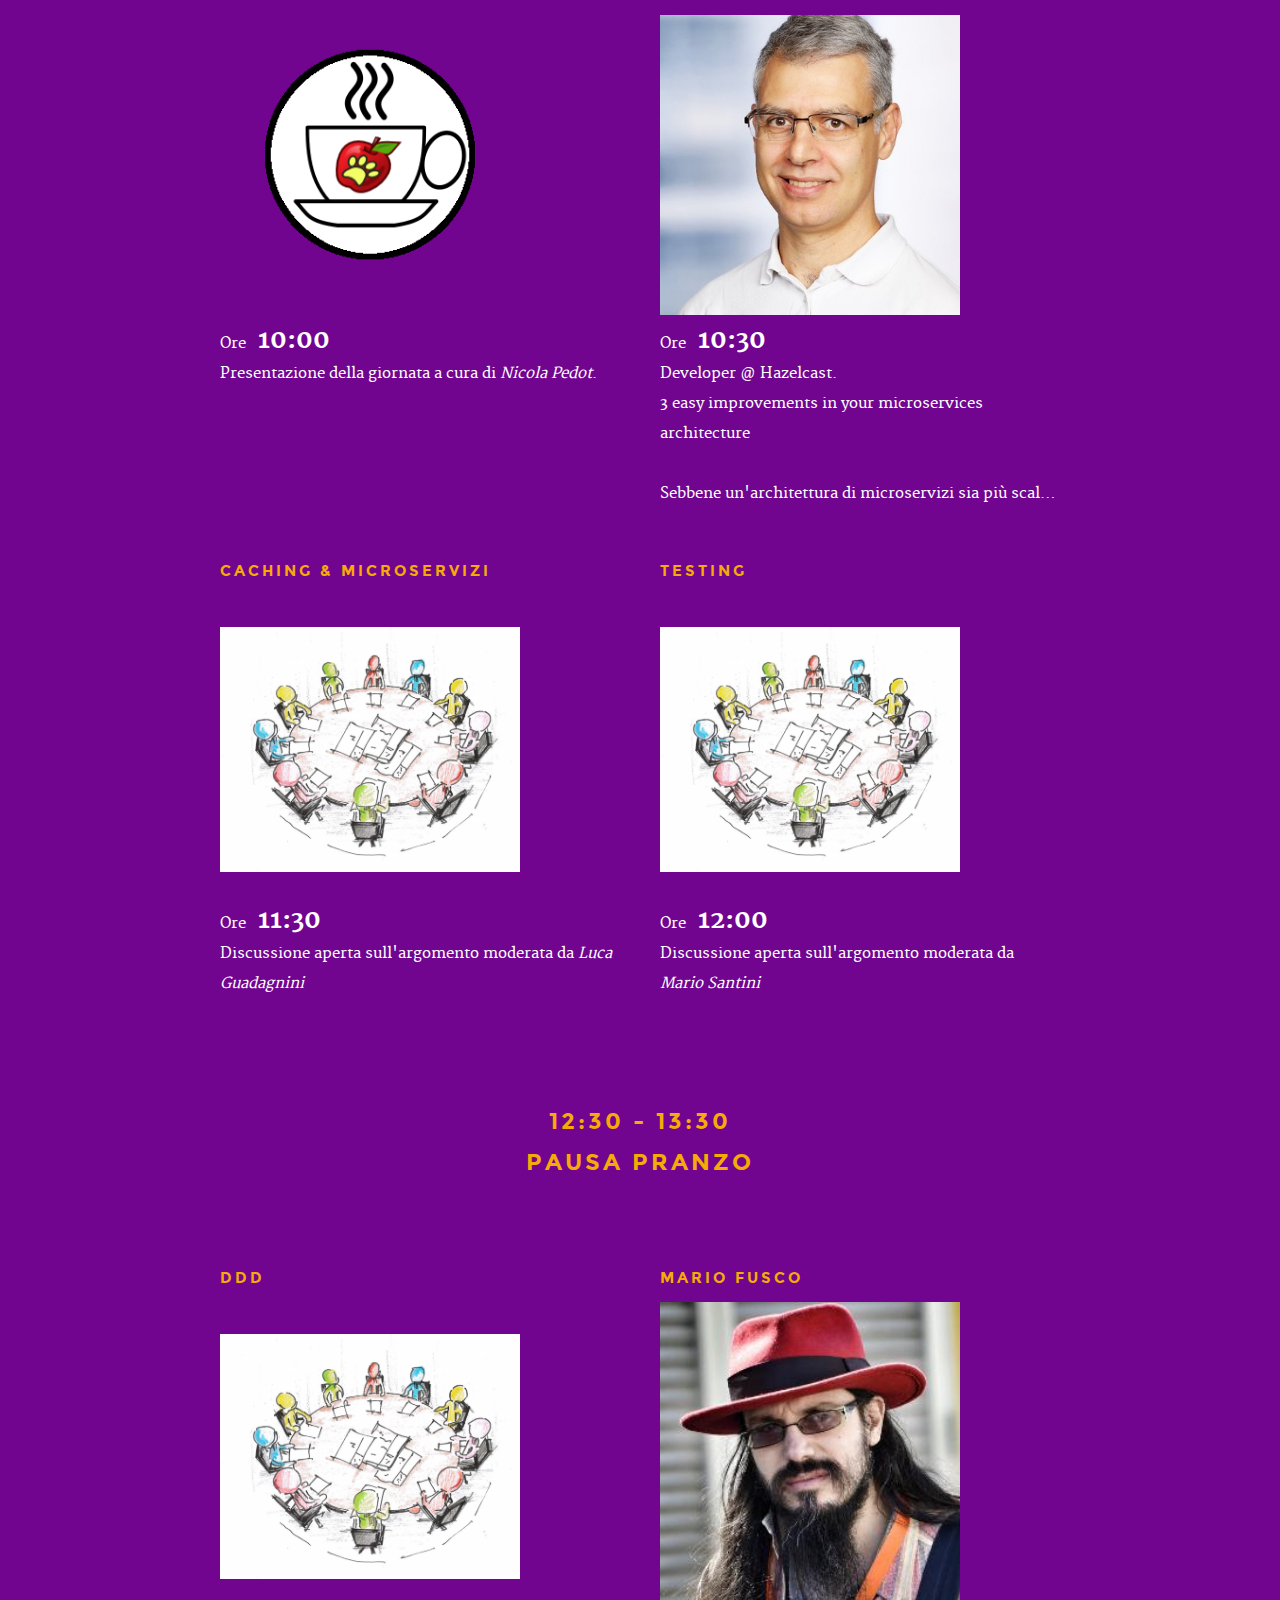
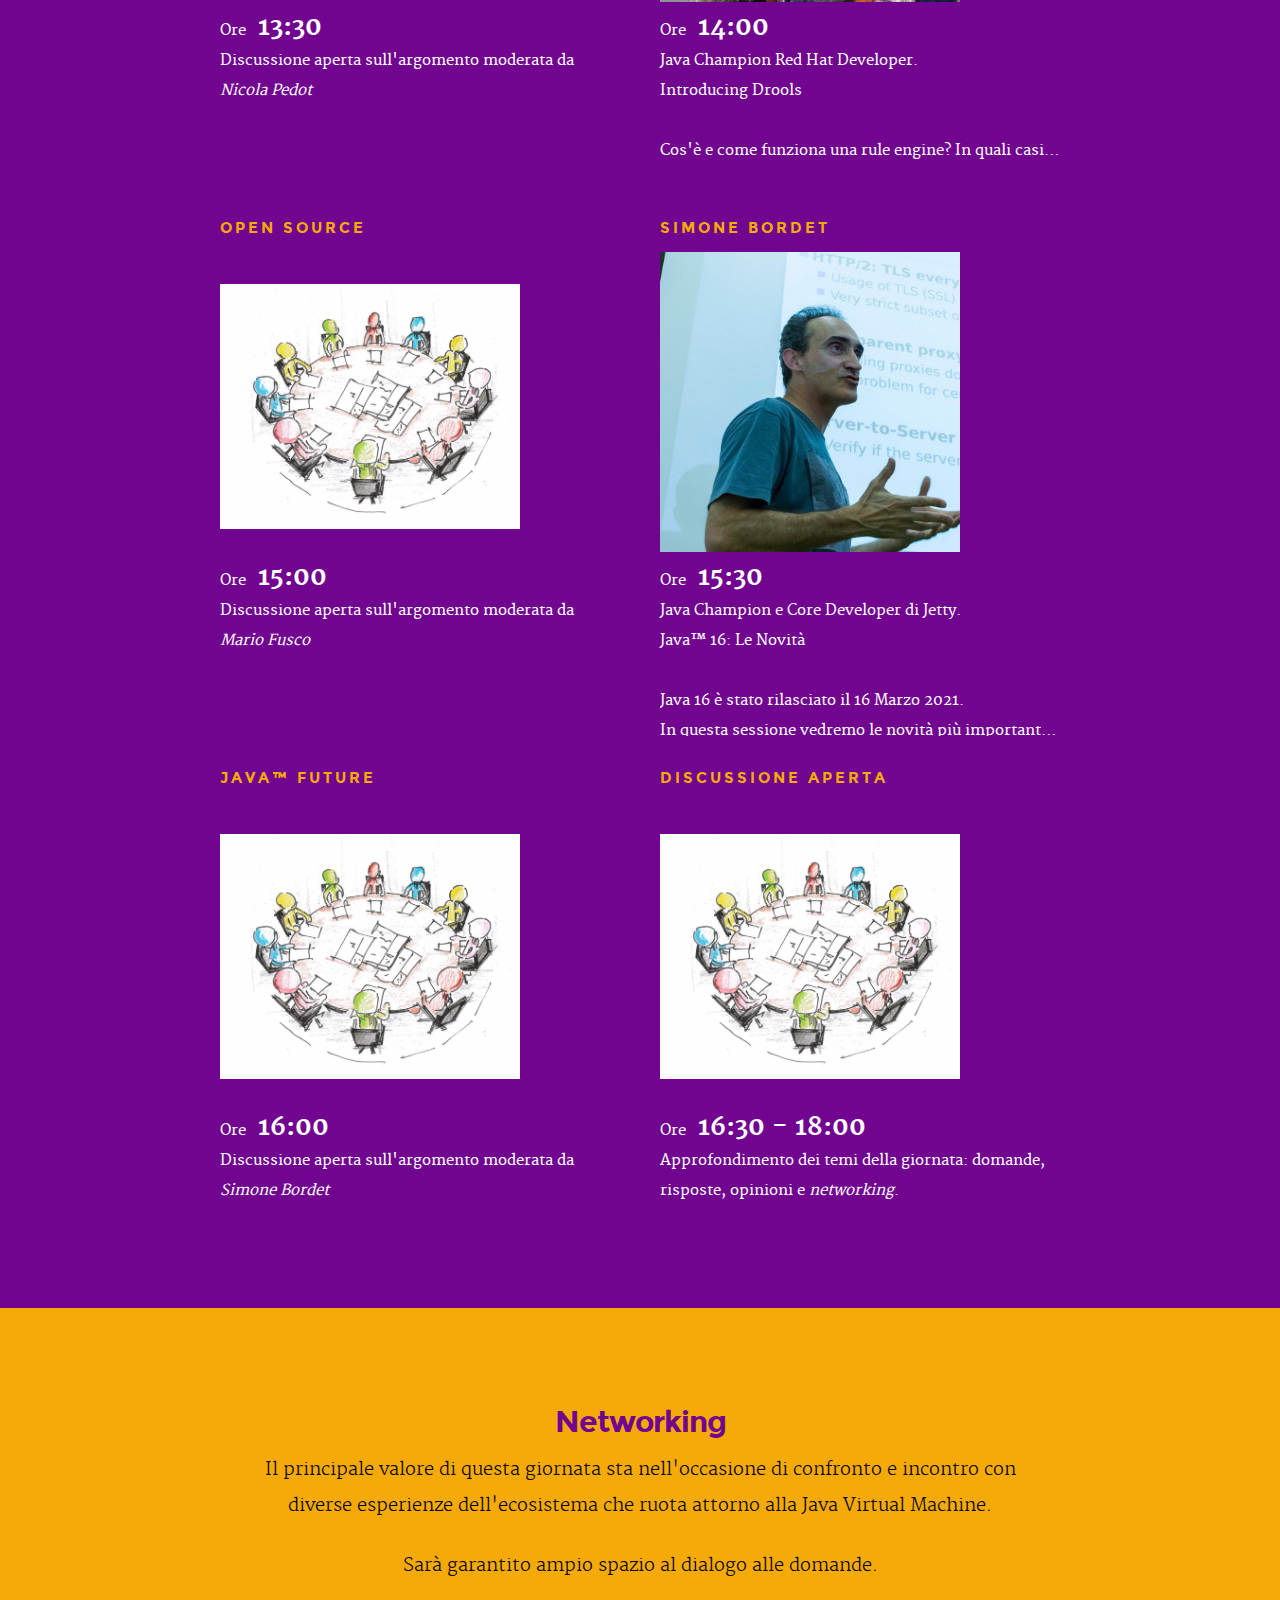
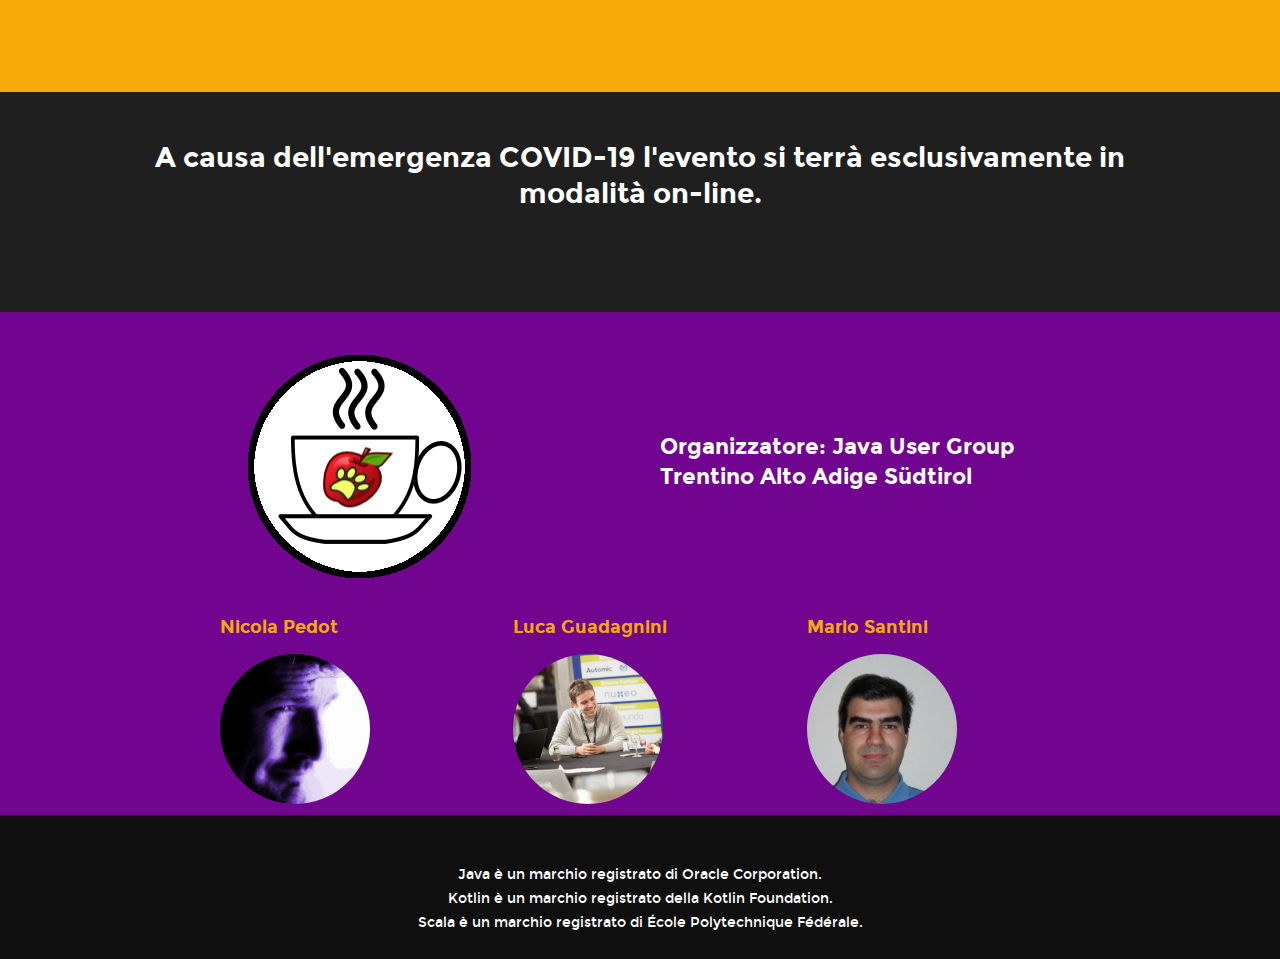
==== commit a593f928: "adds link to eventbrite" ====
--- a/jugday21/index.html
+++ b/jugday21/index.html
@@ -87,7 +87,7 @@
 
                 <p>Quest'anno a causa dell'emergenza COVID-19 si terr&agrave; esclusivamente in forma on-line.</p>
 
-                <h5>Per sapere la data resta in ascolto <a href="/index.html#iscrizione">iscrivendoti alla mailing-list</a>.</h5>
+                <h1><a href="https://www.eventbrite.com/e/javavm-user-group-taas-day-2021-tickets-152199096595">ISCRIZIONI GRATUITE APERTE SU EVENTBRITE</a>.</h5>
                 <!--
         <h5>Tempo alla scadenza</h5>
 
@@ -133,8 +133,8 @@
 
             <div class="row section-ads">
 
+                <!--
                 <h5>Per sapere altri dettagli chiedi <a href="/index.html#iscrizione">iscrivendoti alla mailing-list</a>.</h5>
-                <!--
 
         <div class="twelve columns">
           <h2>Vieni ad incontrarci</h2>
--- a/jugday21/css/style.css
+++ b/jugday21/css/style.css
@@ -38,7 +38,19 @@
 
 .long-abstract {
     height: 50px;
-    overflow-y: hidden;
+    overflow: hidden;
+}
+
+.long-abstract p {
+    display: inline-block;
+    overflow: hidden;
+    width: 100%;
+    white-space: nowrap;
+    text-overflow: ellipsis;
+}
+
+.long-abstract p:hover {
+    white-space: normal;
 }
 
 .long-abstract:hover {
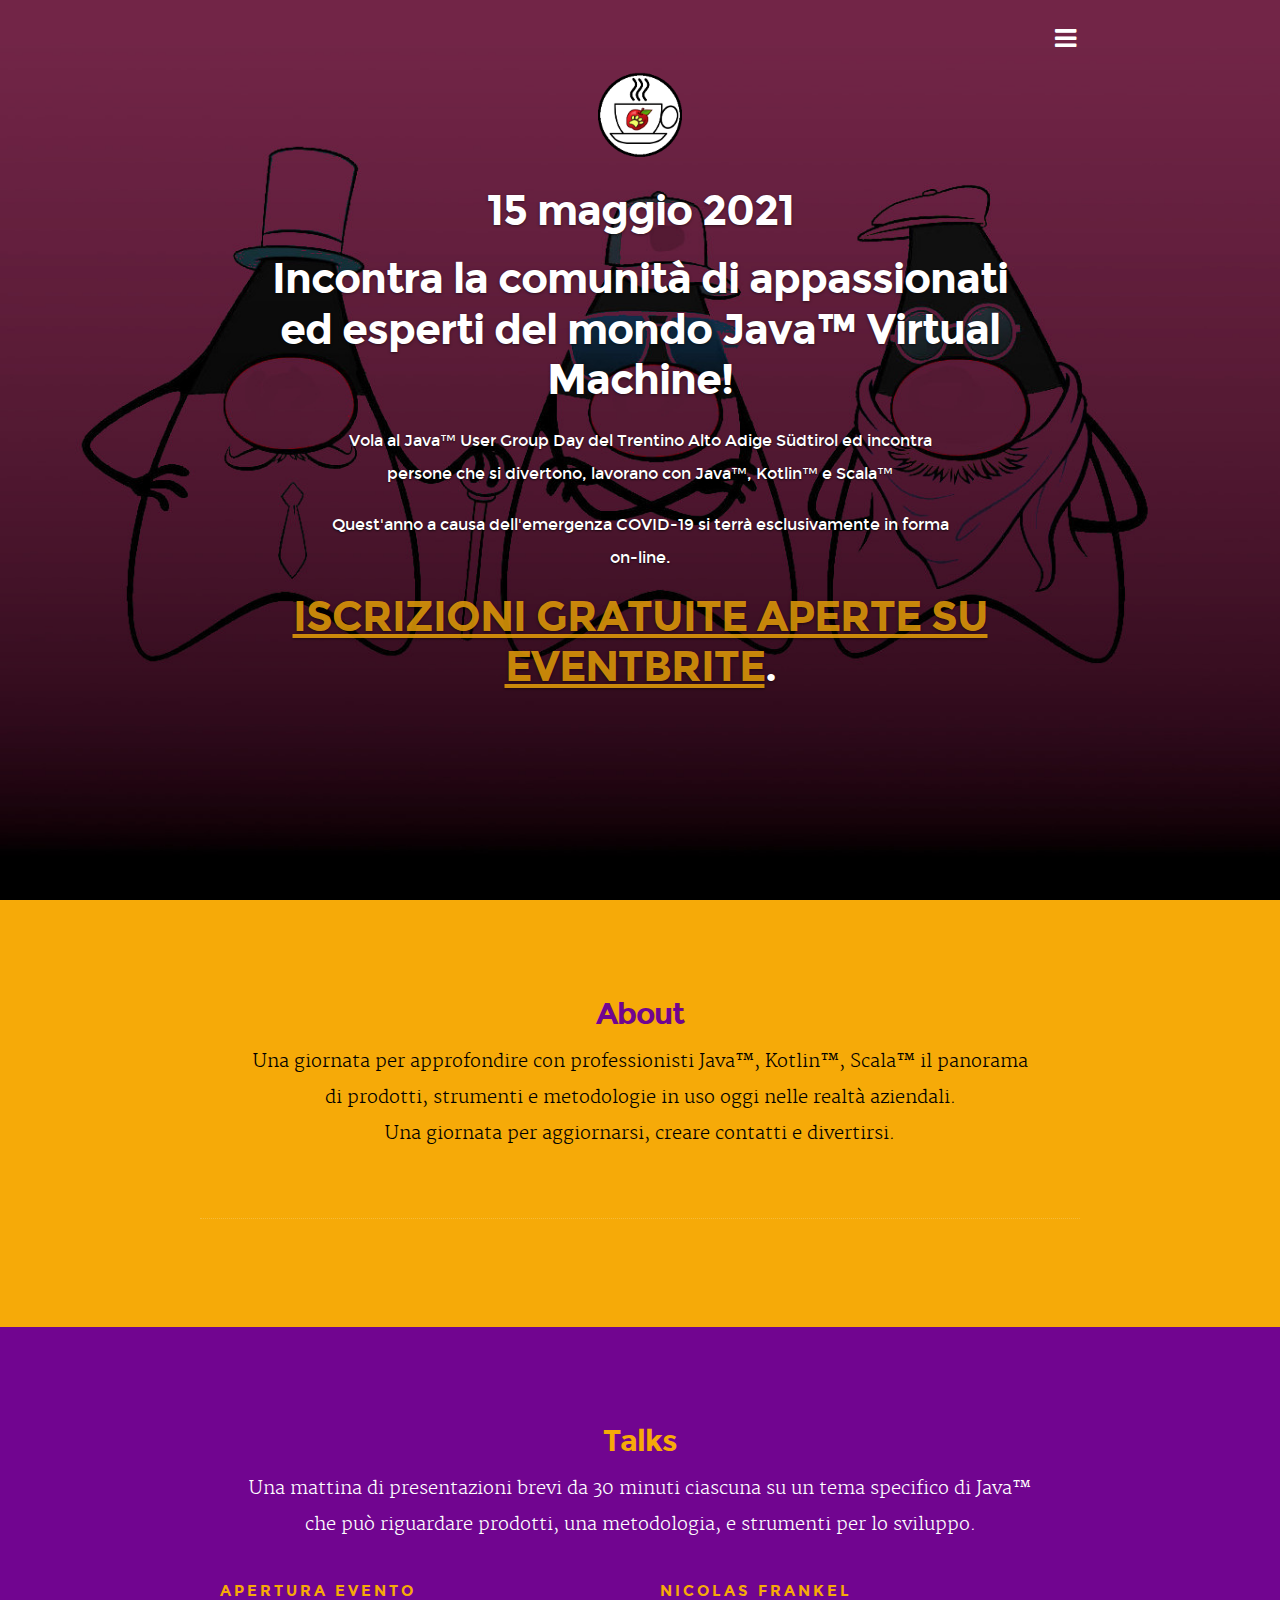
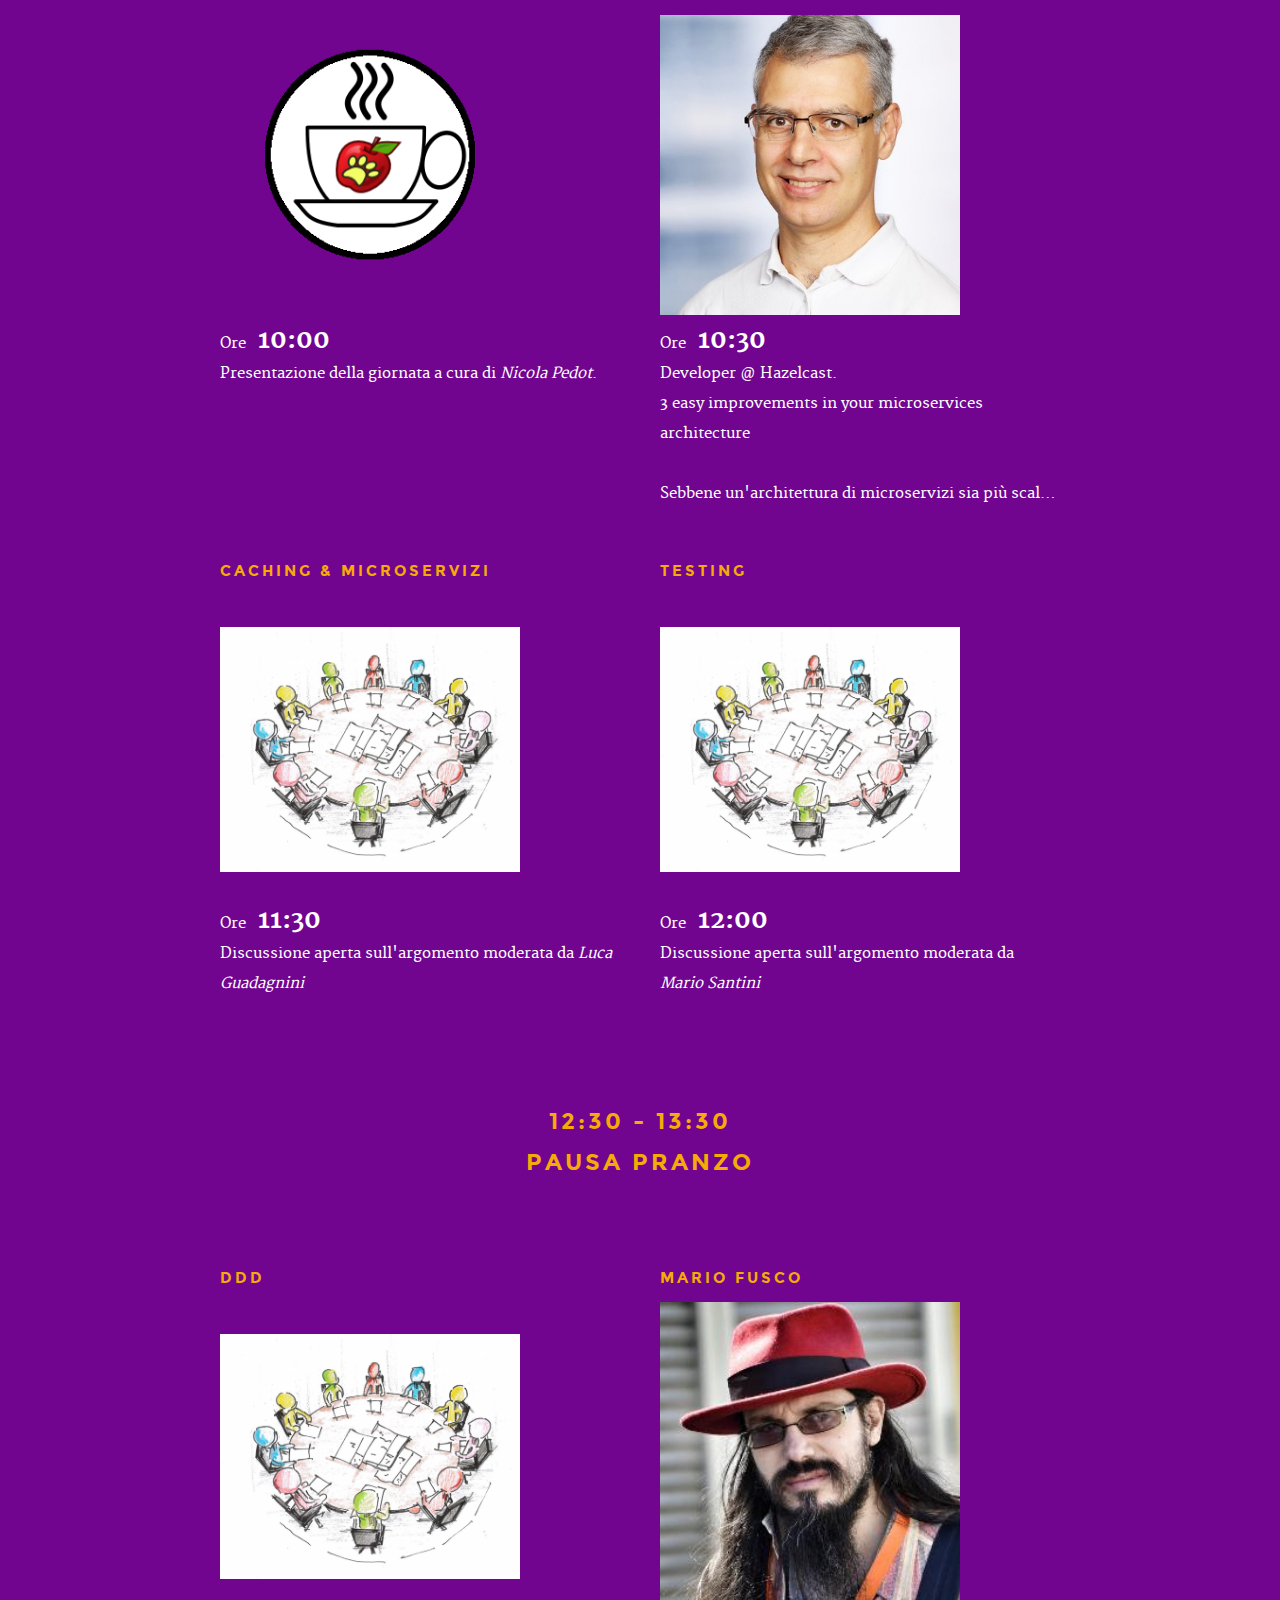
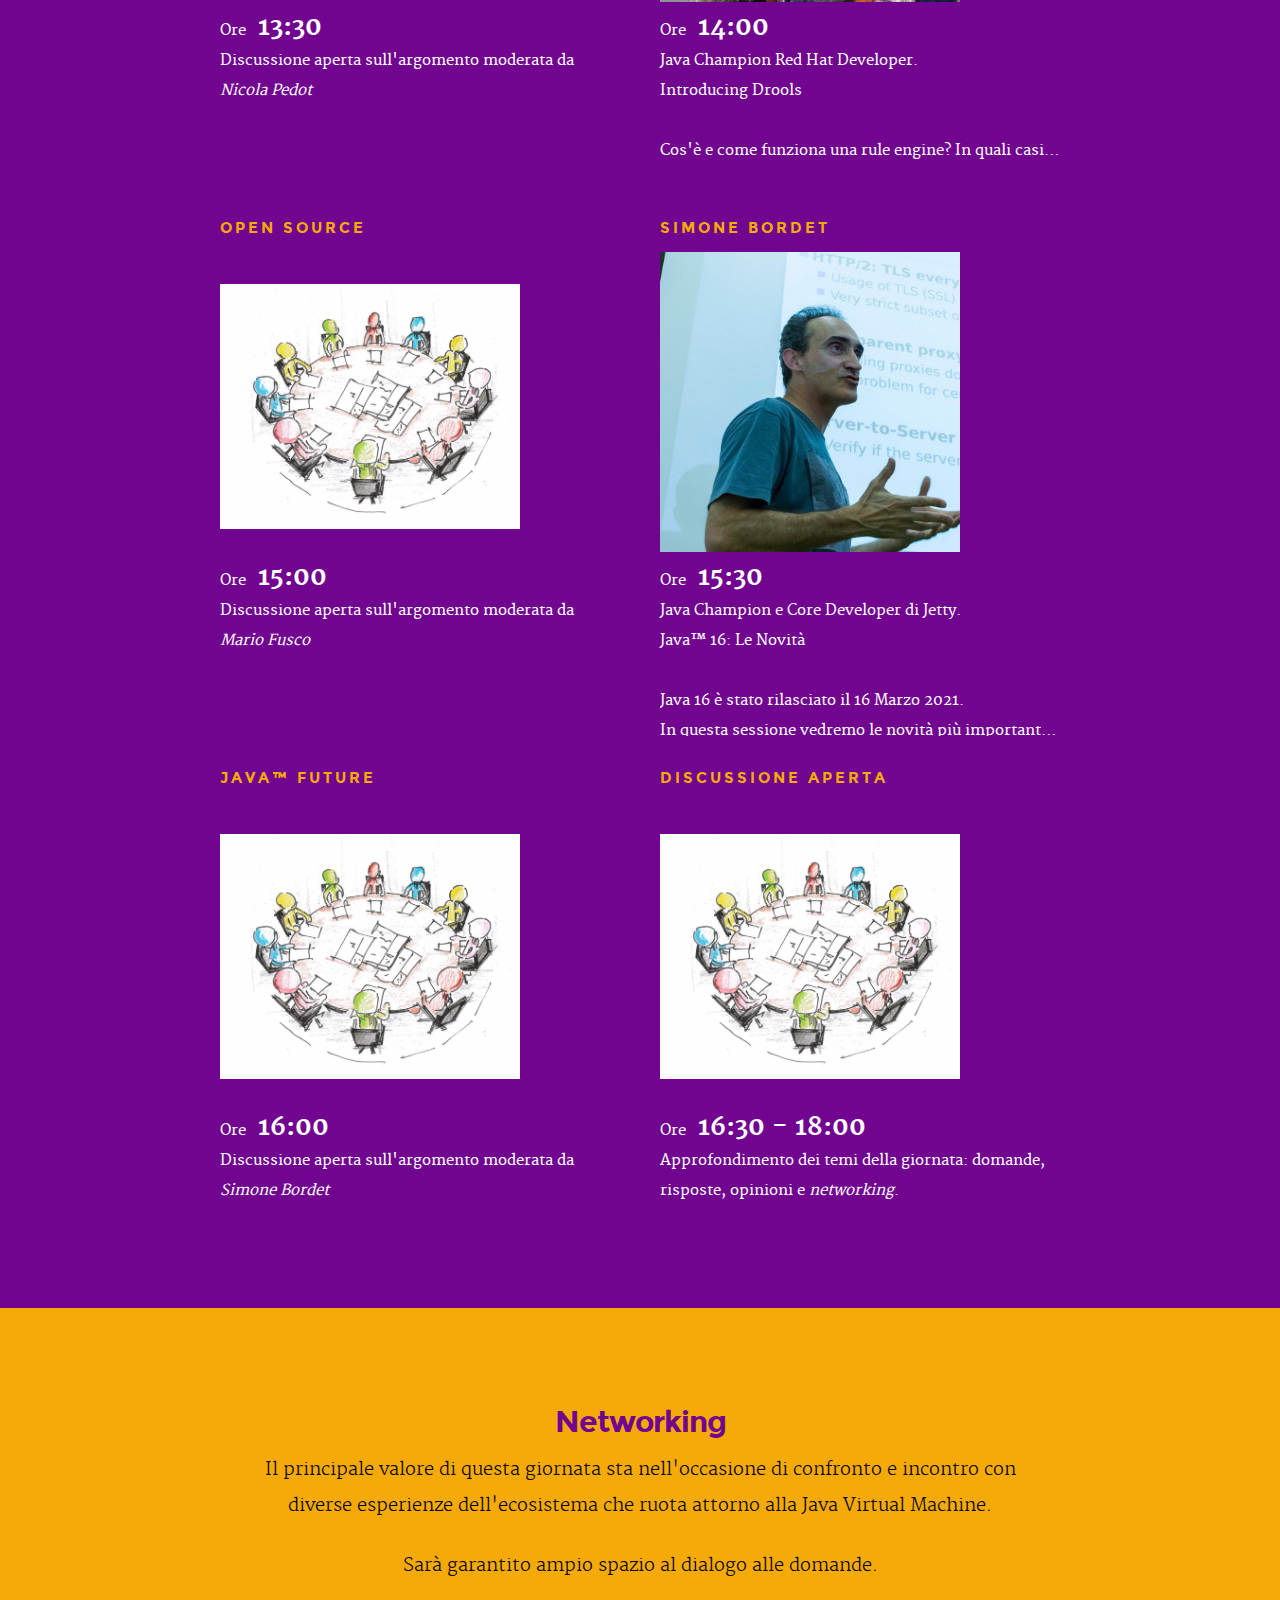
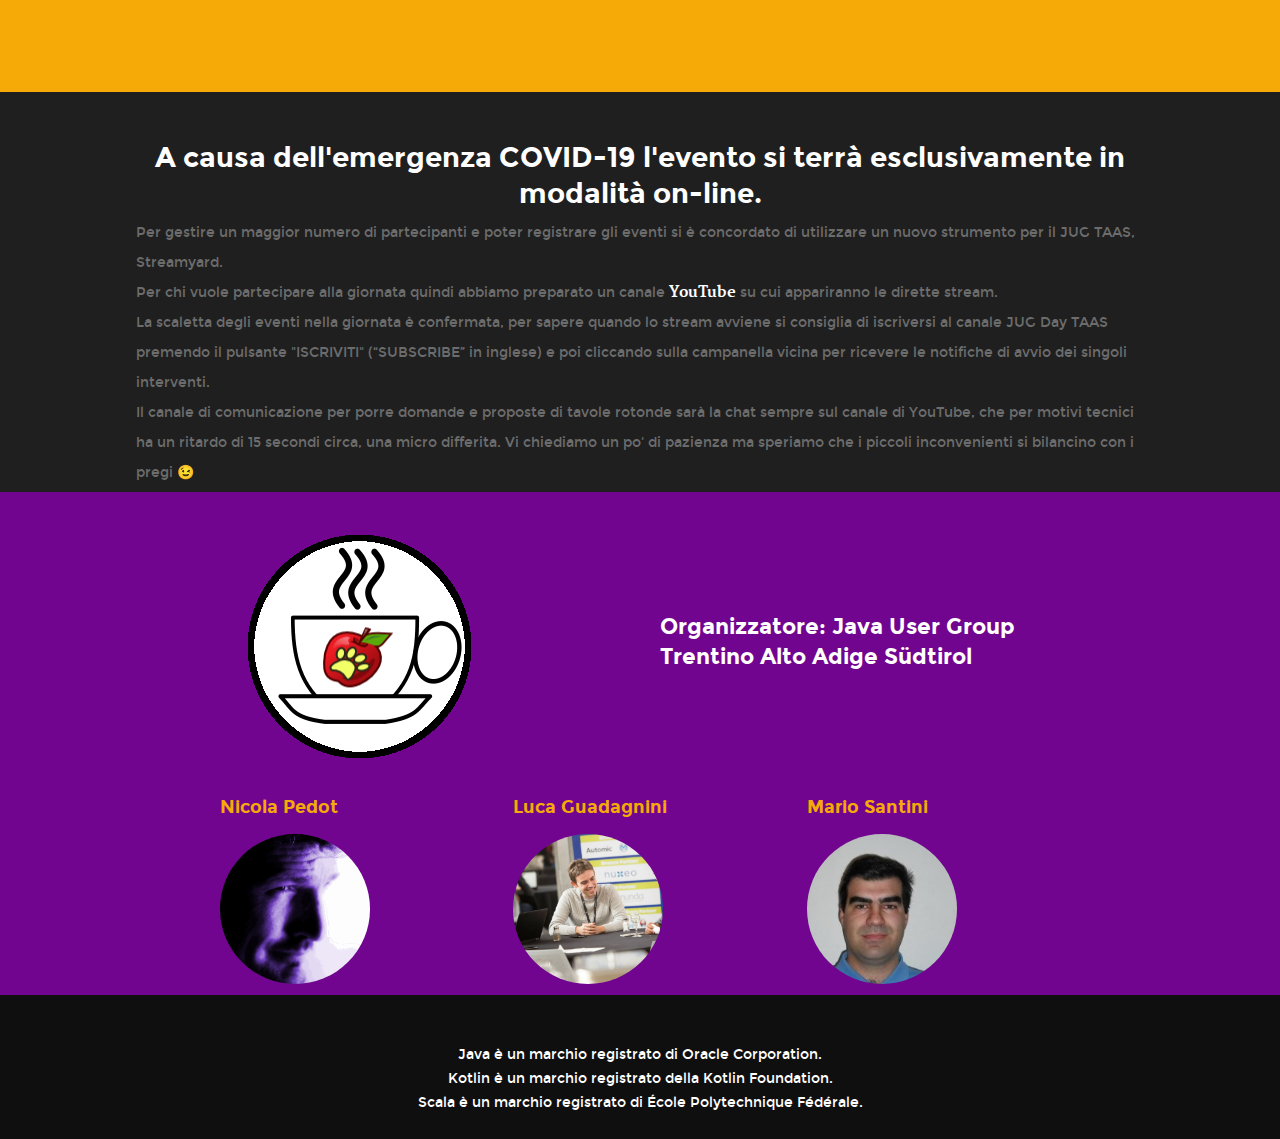
==== commit cb3e48b7: "added note on youtube channel" ====
--- a/jugday21/index.html
+++ b/jugday21/index.html
@@ -88,7 +88,7 @@
                 <p>Quest'anno a causa dell'emergenza COVID-19 si terr&agrave; esclusivamente in forma on-line.</p>
 
                 <h1><a href="https://www.eventbrite.com/e/javavm-user-group-taas-day-2021-tickets-152199096595">ISCRIZIONI GRATUITE APERTE SU EVENTBRITE</a>.</h5>
-                <!--
+                    <!--
         <h5>Tempo alla scadenza</h5>
 
         <div id="counter" class="cf">
@@ -409,7 +409,13 @@
             <div class="row">
 
                 <h2 style="color: #fff; text-align: center;">A causa dell'emergenza COVID-19 l'evento si terrà esclusivamente in modalità on-line.</h2>
-
+                <p>
+                    Per gestire un maggior numero di partecipanti e poter registrare gli eventi si è concordato di utilizzare un nuovo strumento per il JUG TAAS, Streamyard.<br> Per chi vuole partecipare alla giornata quindi abbiamo preparato un canale
+                    <strong><a href="https://www.youtube.com/channel/UCINGJ-sb4LLiO8IbSwMfN3g">YouTube</a></strong> su cui appariranno le dirette stream.<br> La scaletta degli eventi nella giornata è confermata, per sapere quando lo stream avviene si
+                    consiglia di iscriversi al canale JUG Day TAAS premendo il pulsante "ISCRIVITI" (“SUBSCRIBE” in inglese) e poi cliccando sulla campanella vicina per ricevere le notifiche di avvio dei singoli interventi.<br> Il canale di comunicazione
+                    per porre domande e proposte di tavole rotonde sarà la chat sempre sul canale di YouTube, che per motivi tecnici ha un ritardo di 15 secondi circa, una micro differita. Vi chiediamo un po' di pazienza ma speriamo che i piccoli inconvenienti
+                    si bilancino con i pregi &#x1F609;
+                </p>
             </div>
             <!-- end contact-details -->
 
--- a/jugday21/css/layout.css
+++ b/jugday21/css/layout.css
@@ -650,7 +650,7 @@
     background: #1F1F1F;
     padding-top: 48px;
     padding-bottom: 18px;
-    height: 220px;
+    height: 400px;
 }
 
 #location .contact-details {
--- a/jugday21/css/style.css
+++ b/jugday21/css/style.css
@@ -55,4 +55,9 @@
 
 .long-abstract:hover {
     height: auto;
+}
+
+#location a {
+    color: white;
+    text-decoration: none;
 }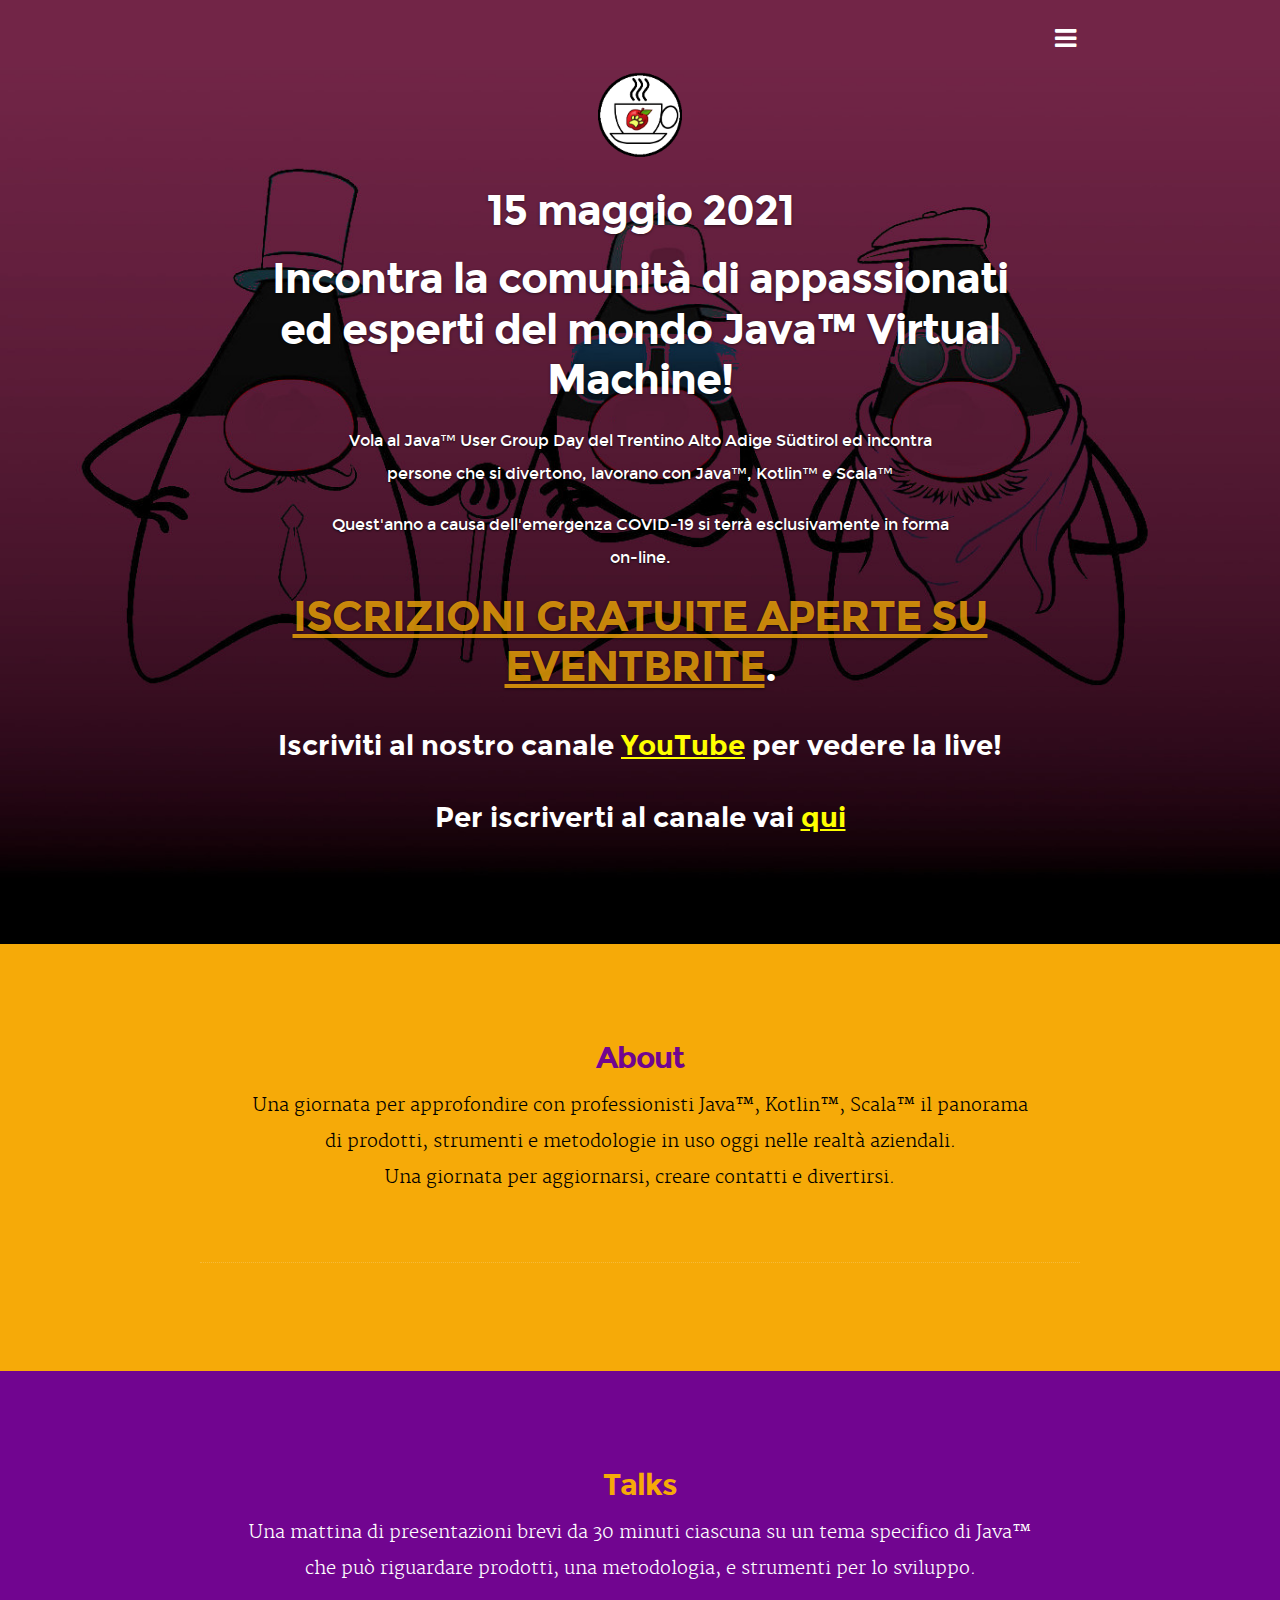
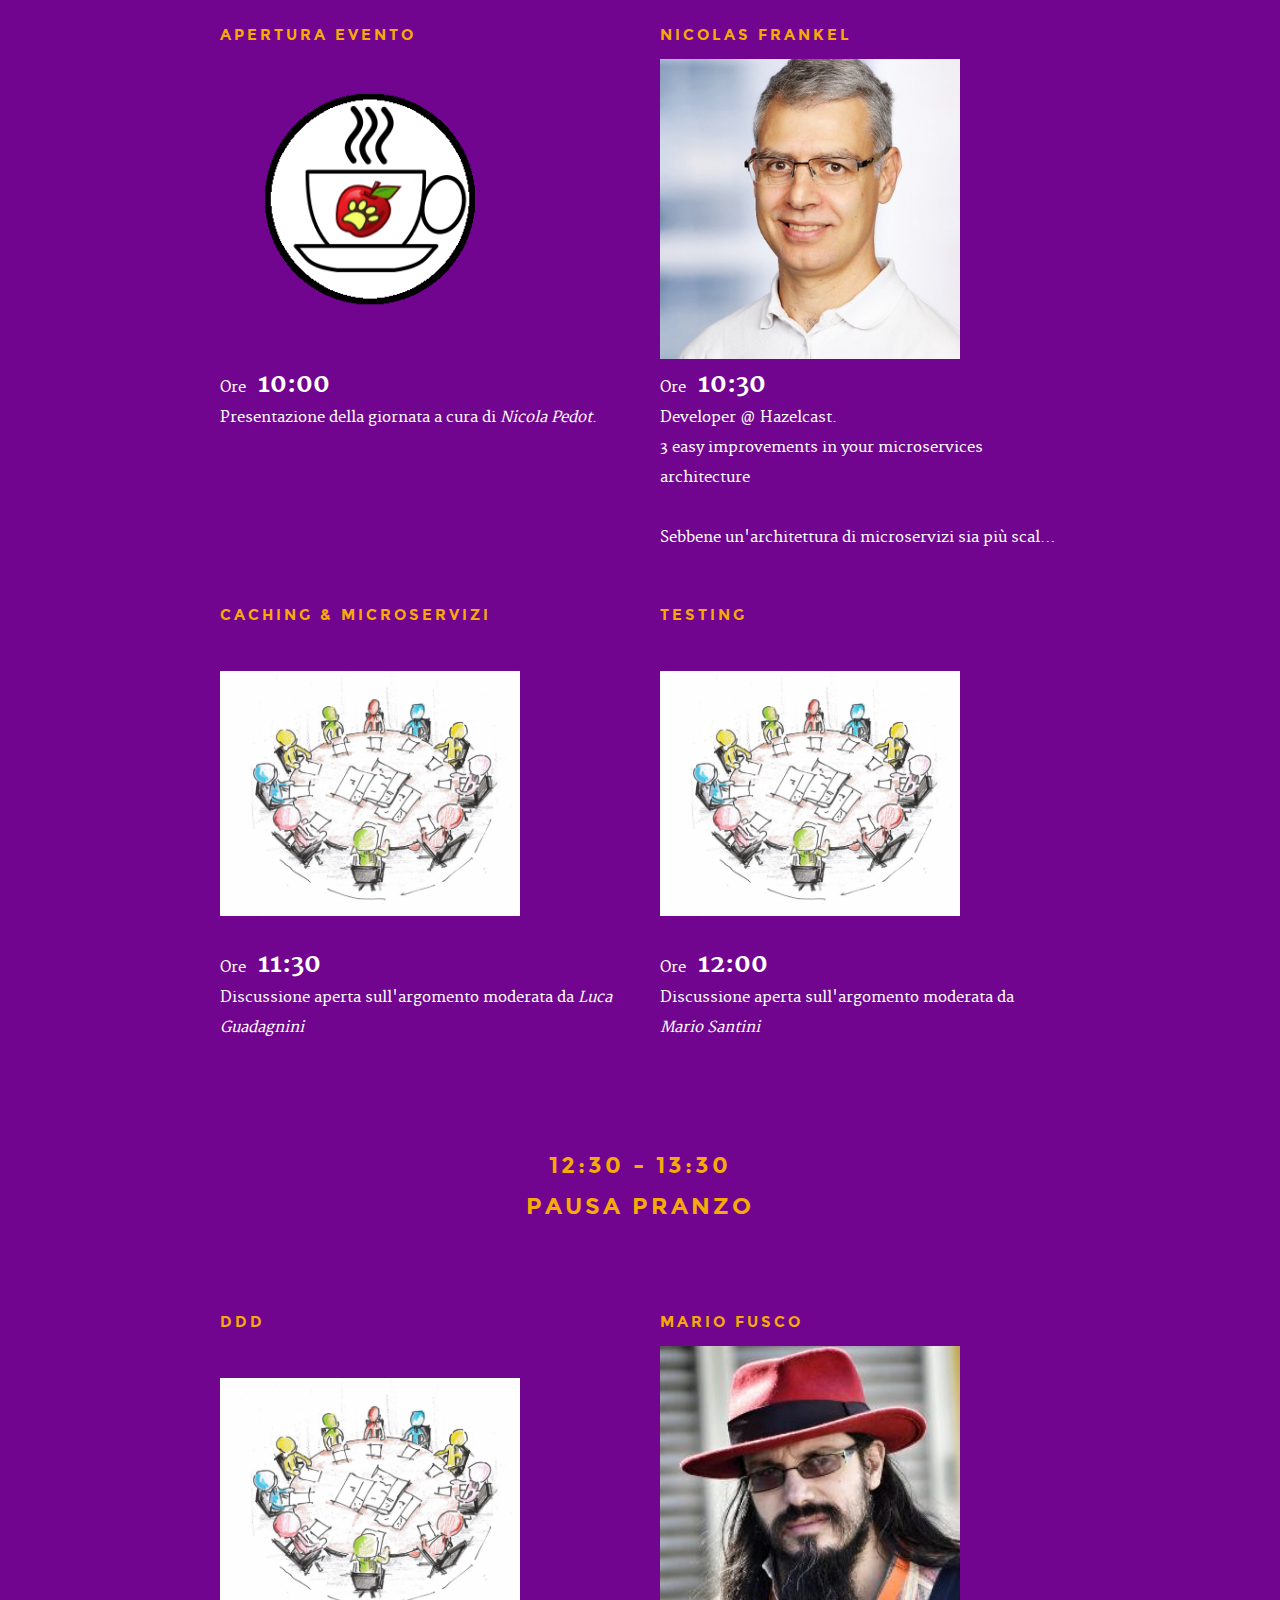
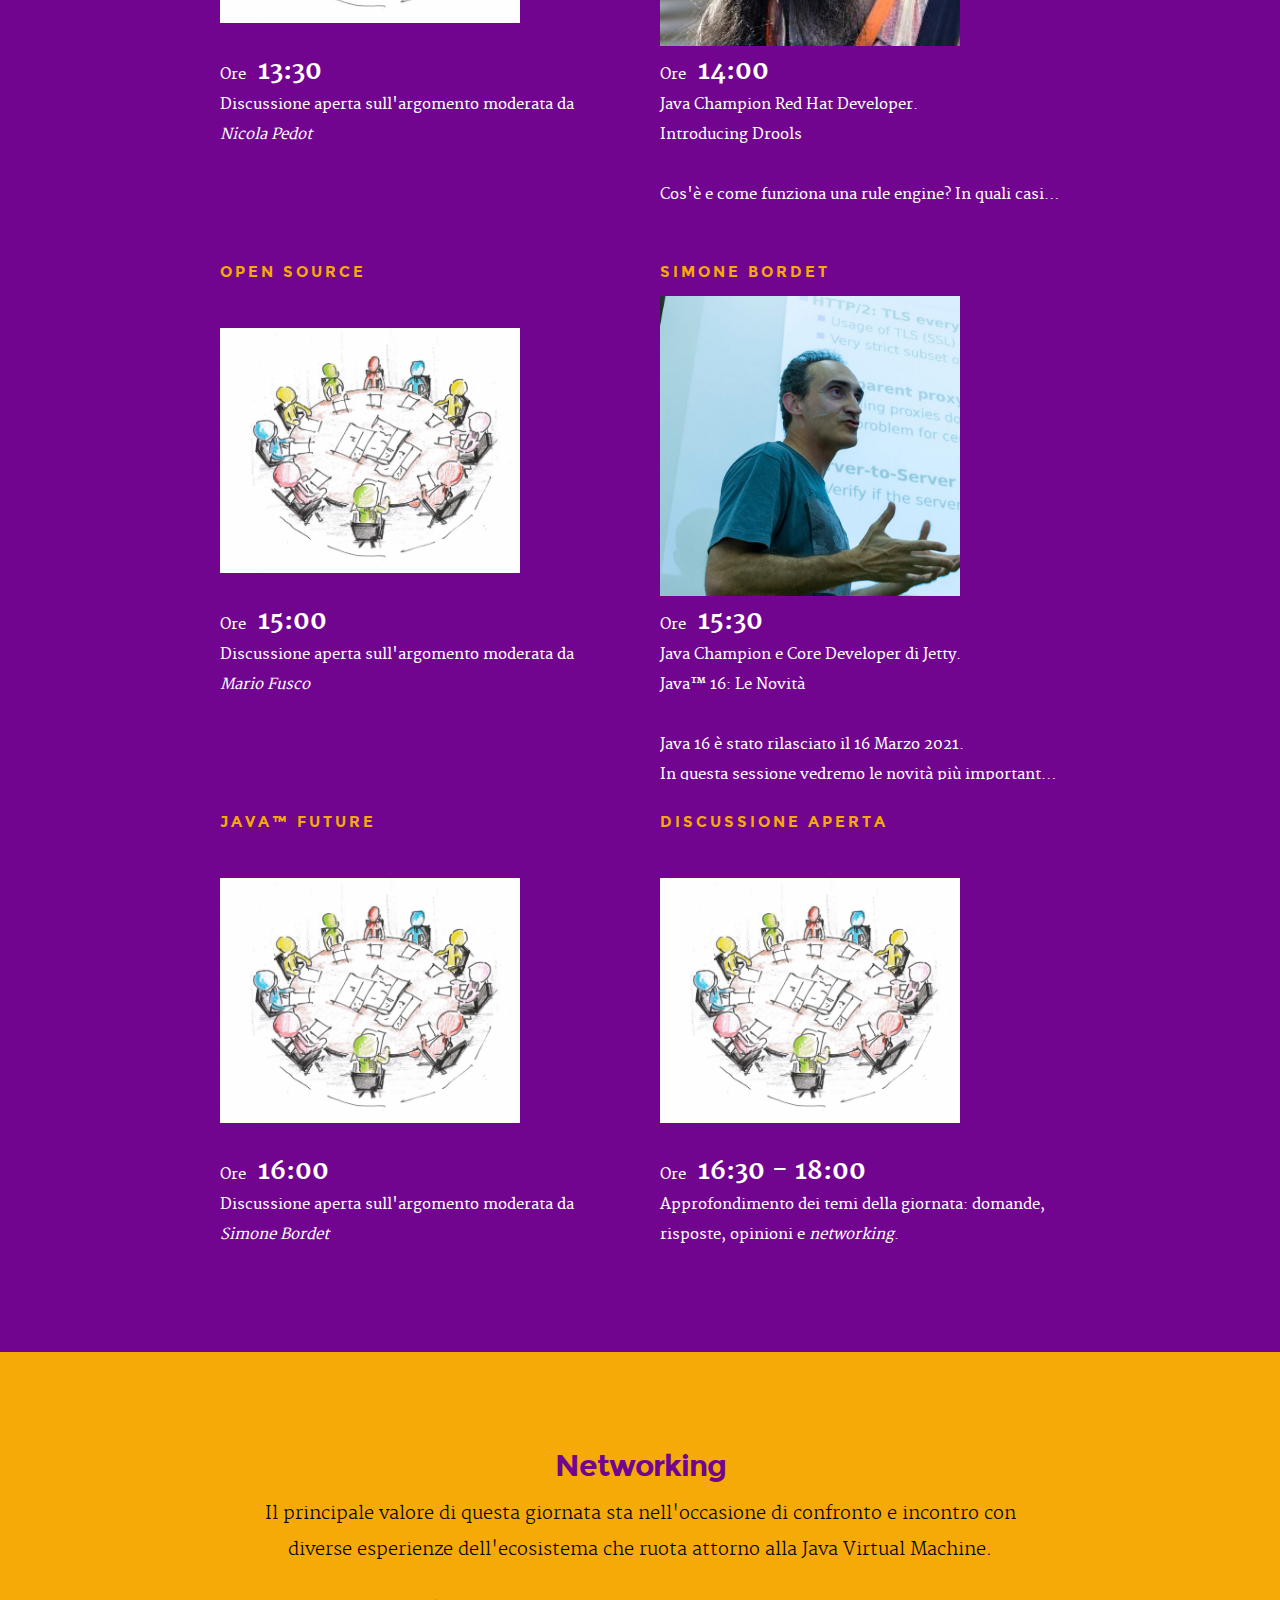
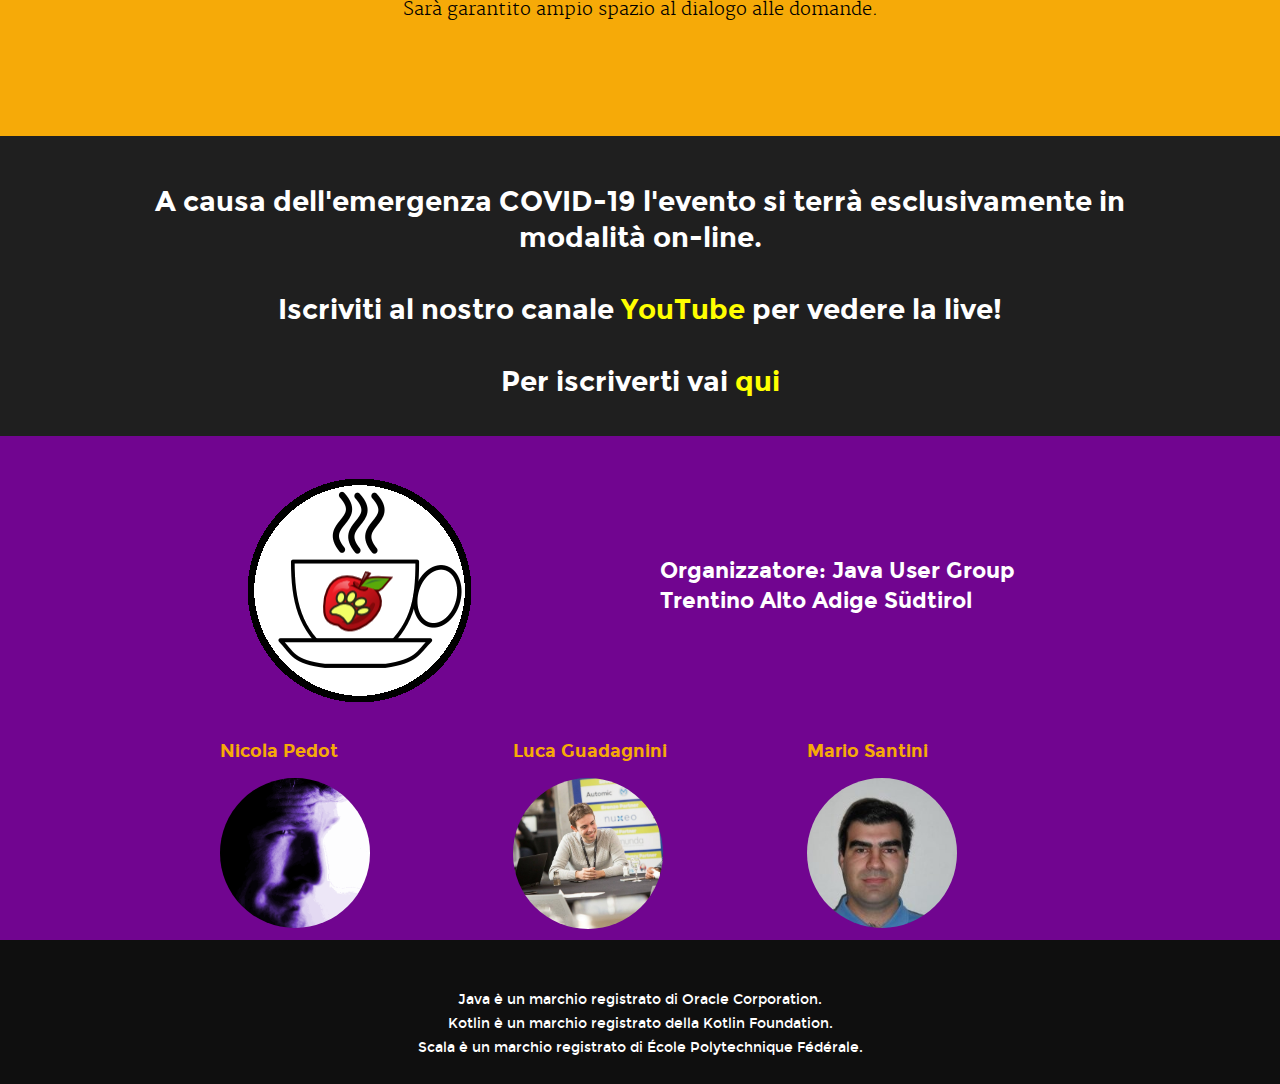
==== commit f020daaa: "fixed location and link to youtube channel" ====
--- a/jugday21/index.html
+++ b/jugday21/index.html
@@ -87,8 +87,12 @@
 
                 <p>Quest'anno a causa dell'emergenza COVID-19 si terr&agrave; esclusivamente in forma on-line.</p>
 
-                <h1><a href="https://www.eventbrite.com/e/javavm-user-group-taas-day-2021-tickets-152199096595">ISCRIZIONI GRATUITE APERTE SU EVENTBRITE</a>.</h5>
-                    <!--
+                <h1><a href="https://www.eventbrite.com/e/javavm-user-group-taas-day-2021-tickets-152199096595">ISCRIZIONI GRATUITE APERTE SU EVENTBRITE</a>.</h1>
+
+                <h2 style="margin-top: 3.6rem; color: #fff; text-align: center;">Iscriviti al nostro canale <a style="color: yellow;" href="https://www.youtube.com/channel/UCINGJ-sb4LLiO8IbSwMfN3g">YouTube</a> per vedere la live!</h2>
+                <h2 style="margin-top: 3.6rem; color: #fff; text-align: center;">Per iscriverti al canale vai <a style="color: yellow;" href="https://www.youtube.com/channel/UCINGJ-sb4LLiO8IbSwMfN3g">qui</a></h2>
+
+                <!--
         <h5>Tempo alla scadenza</h5>
 
         <div id="counter" class="cf">
@@ -409,13 +413,8 @@
             <div class="row">
 
                 <h2 style="color: #fff; text-align: center;">A causa dell'emergenza COVID-19 l'evento si terrà esclusivamente in modalità on-line.</h2>
-                <p>
-                    Per gestire un maggior numero di partecipanti e poter registrare gli eventi si è concordato di utilizzare un nuovo strumento per il JUG TAAS, Streamyard.<br> Per chi vuole partecipare alla giornata quindi abbiamo preparato un canale
-                    <strong><a href="https://www.youtube.com/channel/UCINGJ-sb4LLiO8IbSwMfN3g">YouTube</a></strong> su cui appariranno le dirette stream.<br> La scaletta degli eventi nella giornata è confermata, per sapere quando lo stream avviene si
-                    consiglia di iscriversi al canale JUG Day TAAS premendo il pulsante "ISCRIVITI" (“SUBSCRIBE” in inglese) e poi cliccando sulla campanella vicina per ricevere le notifiche di avvio dei singoli interventi.<br> Il canale di comunicazione
-                    per porre domande e proposte di tavole rotonde sarà la chat sempre sul canale di YouTube, che per motivi tecnici ha un ritardo di 15 secondi circa, una micro differita. Vi chiediamo un po' di pazienza ma speriamo che i piccoli inconvenienti
-                    si bilancino con i pregi &#x1F609;
-                </p>
+                <h2 style="margin-top: 3.6rem; color: #fff; text-align: center;">Iscriviti al nostro canale <a style="color: yellow;" href="https://www.youtube.com/channel/UCINGJ-sb4LLiO8IbSwMfN3g">YouTube</a> per vedere la live!</h2>
+                <h2 style="margin-top: 3.6rem; color: #fff; text-align: center;">Per iscriverti vai <a style="color: yellow;" href="https://www.youtube.com/channel/UCINGJ-sb4LLiO8IbSwMfN3g">qui</a></h2>
             </div>
             <!-- end contact-details -->
 
--- a/jugday21/css/layout.css
+++ b/jugday21/css/layout.css
@@ -650,7 +650,7 @@
     background: #1F1F1F;
     padding-top: 48px;
     padding-bottom: 18px;
-    height: 400px;
+    height: 300px;
 }
 
 #location .contact-details {
--- a/jugday21/css/style.css
+++ b/jugday21/css/style.css
@@ -58,6 +58,5 @@
 }
 
 #location a {
-    color: white;
     text-decoration: none;
 }